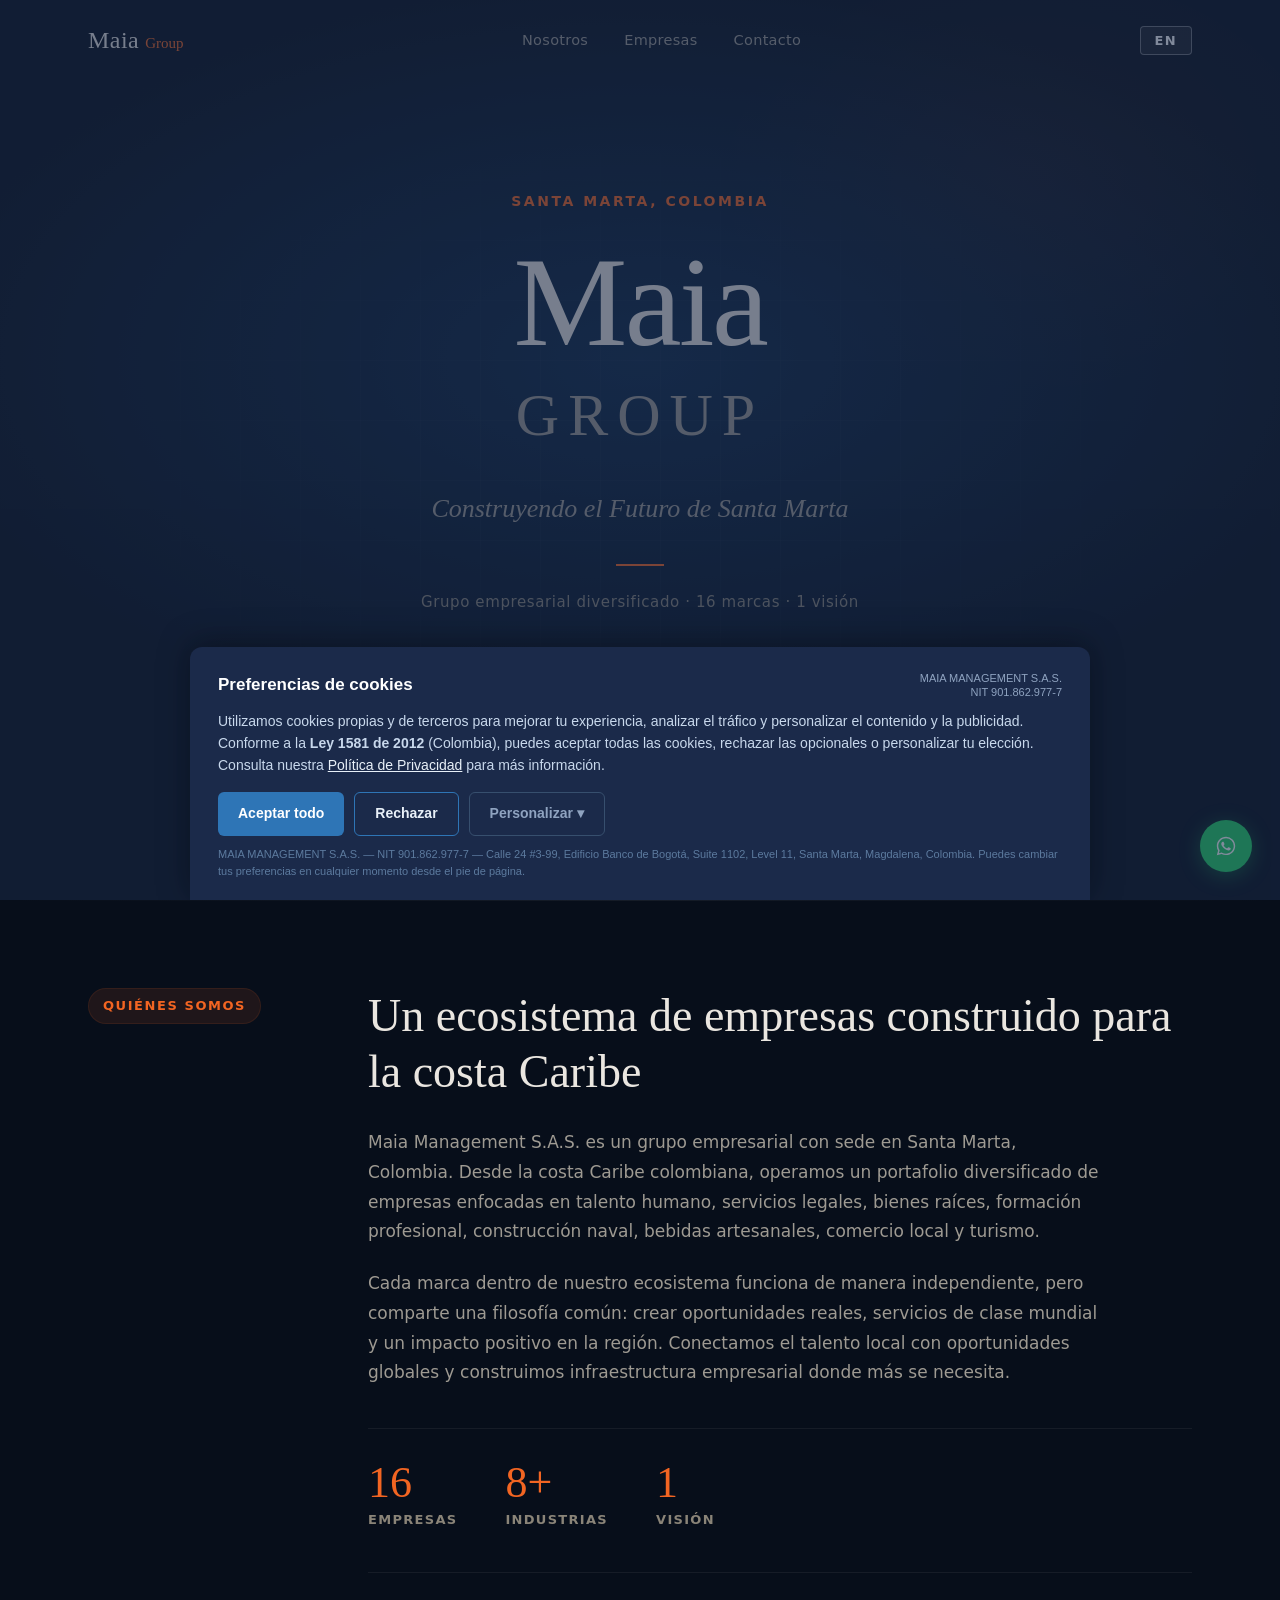
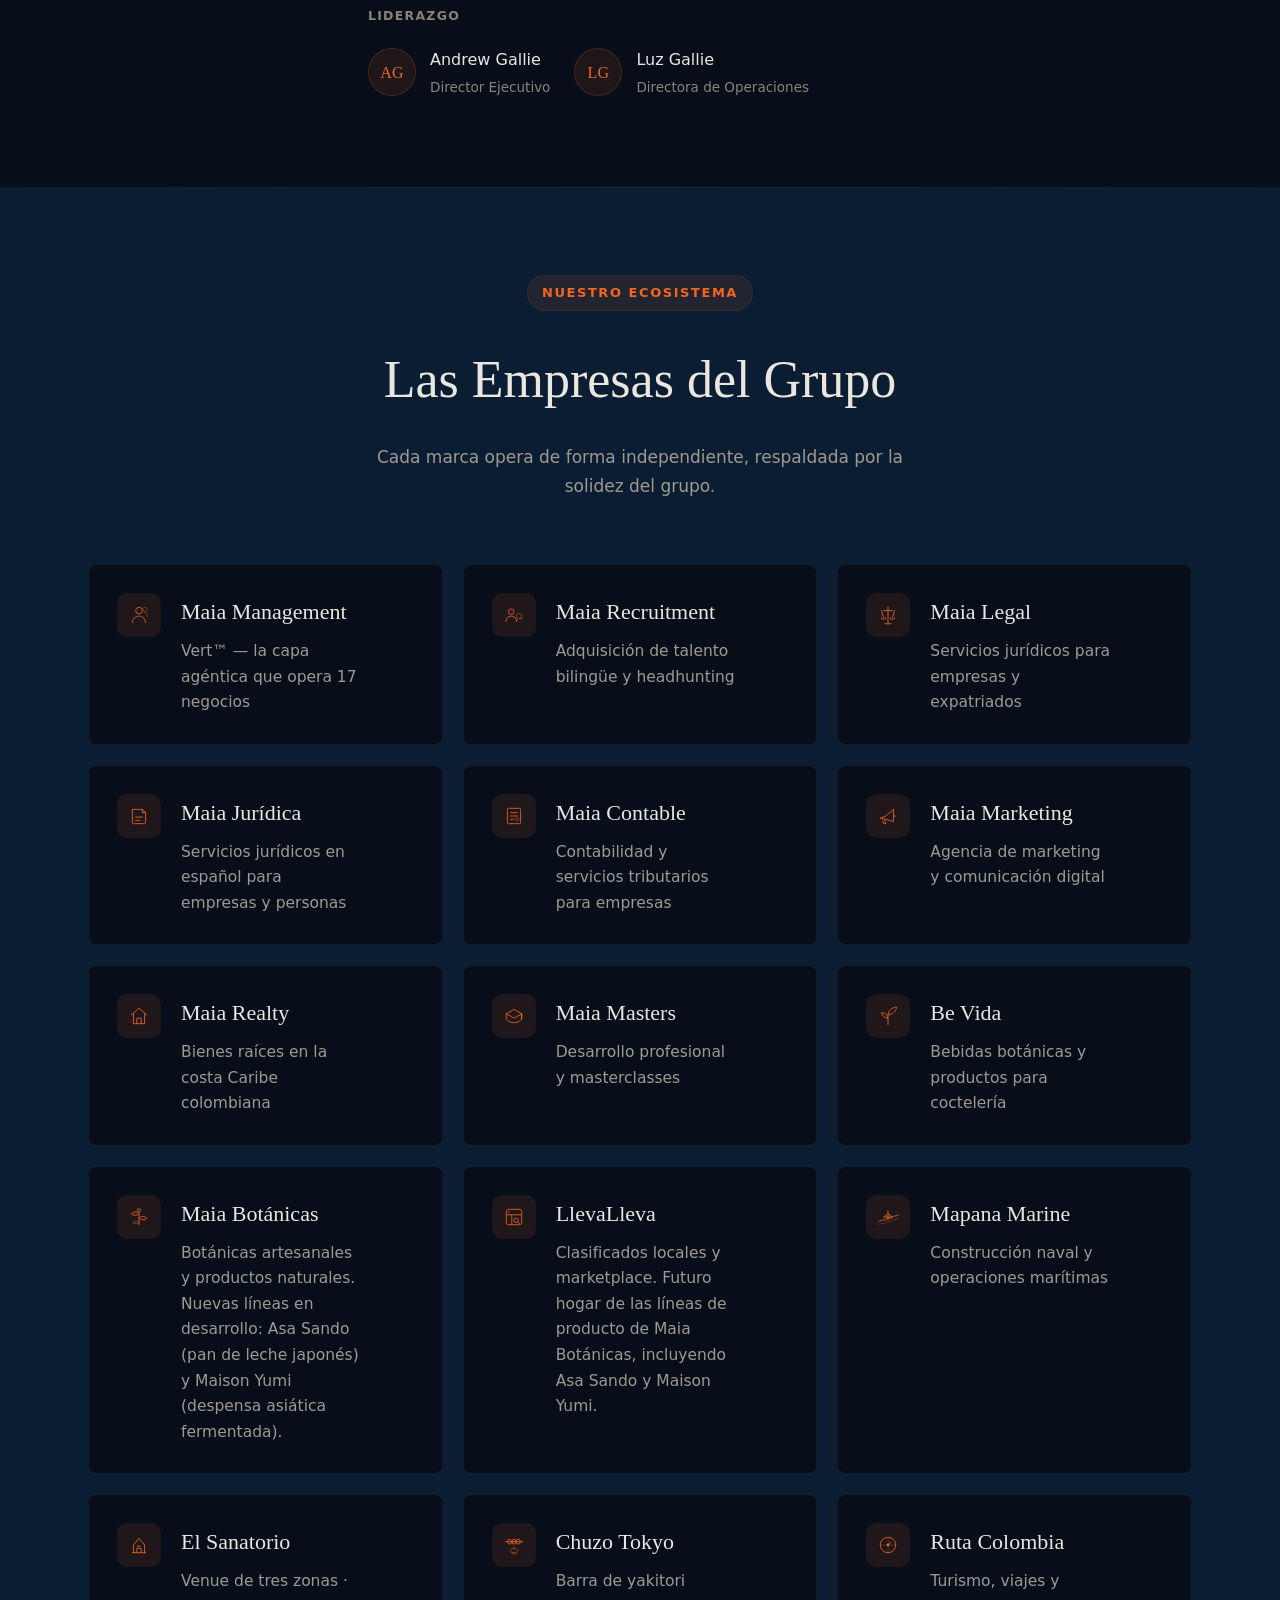
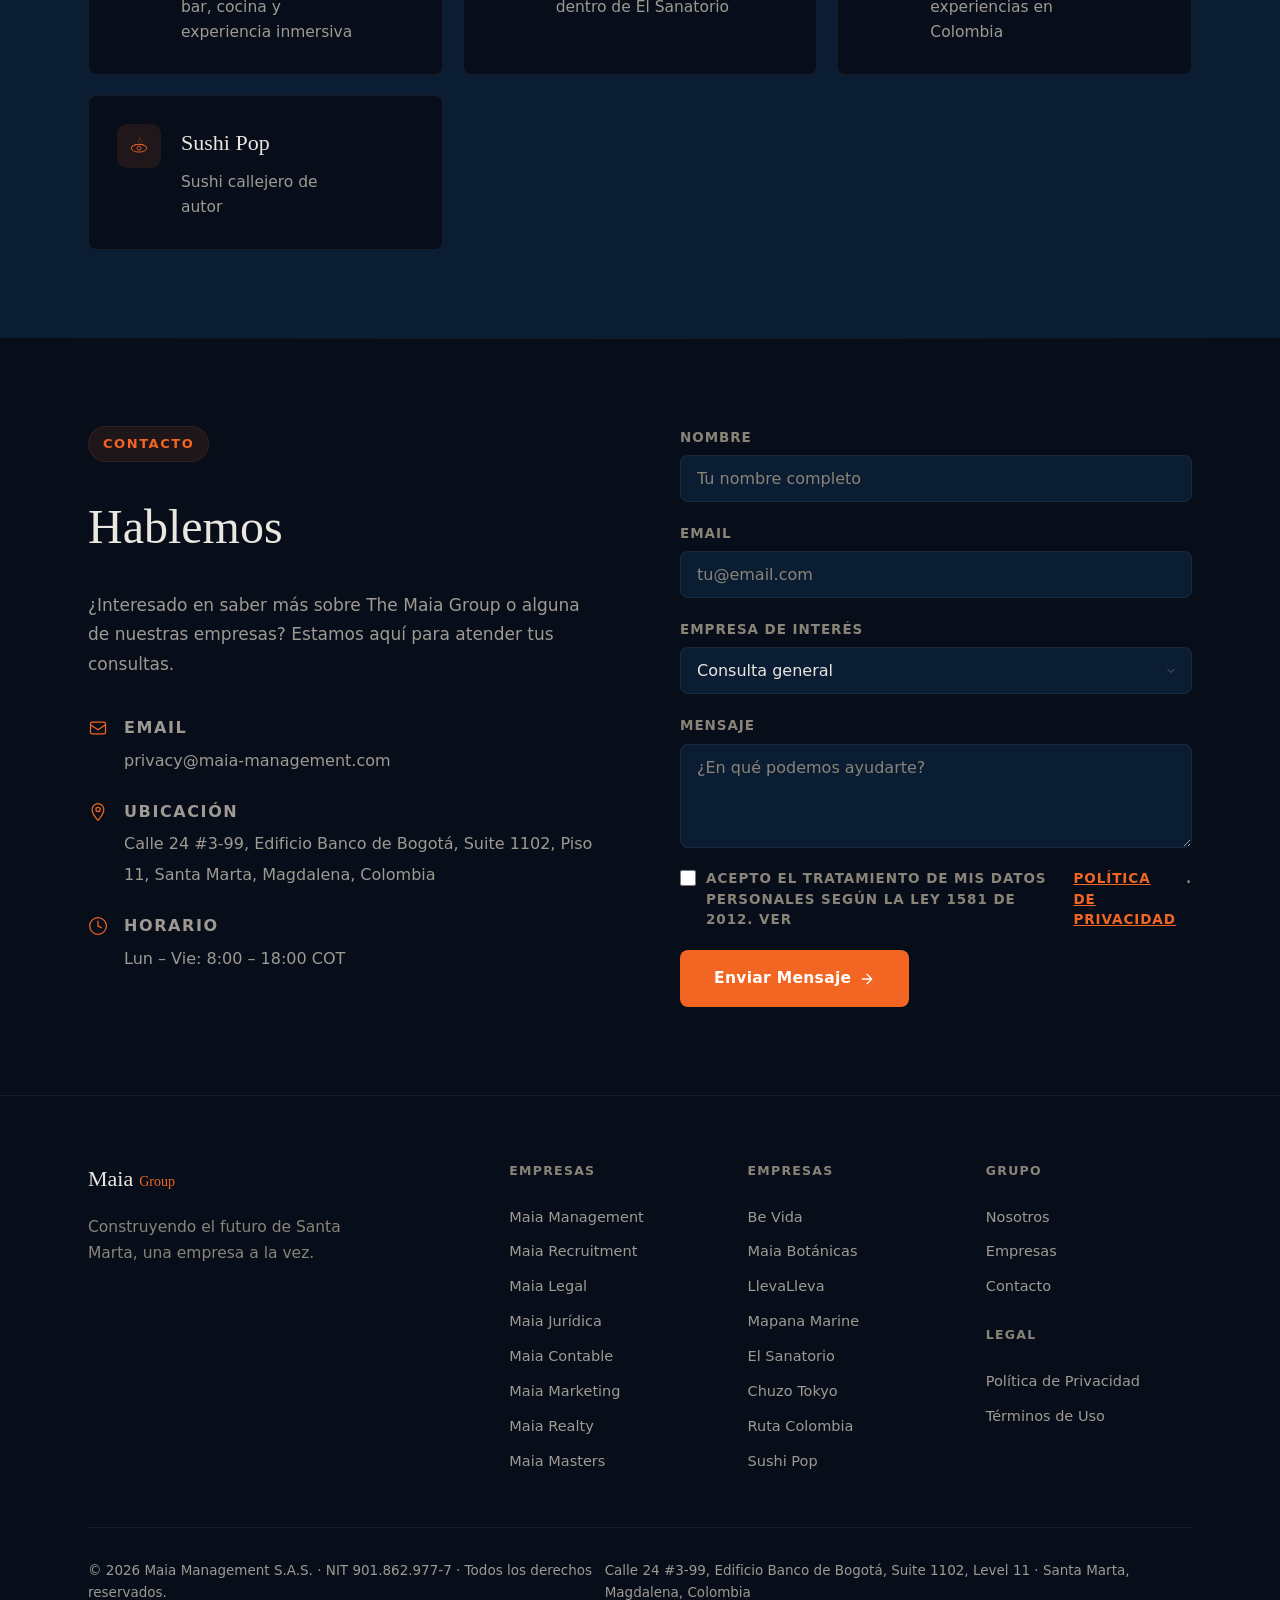
==== index.html @ 18392539 "umbrella revert: Asa Sando + Maison Yumi are Botánicas product lines, not standalone brands; back to" ====
﻿<!DOCTYPE html>
<html lang="es"
      data-title-es="The Maia Group | Construyendo el Futuro de Santa Marta"
      data-title-en="The Maia Group | Building the Future of Santa Marta"
      data-desc-es="Grupo empresarial diversificado con sede en Santa Marta, Colombia. 16 marcas operando en talento, derecho, contabilidad, marketing, bienes raíces, formación, naval, botánicas, hospitalidad, gastronomía y turismo."
      data-desc-en="Diversified business group headquartered in Santa Marta, Colombia. 16 brands across talent, legal, accounting, marketing, real estate, education, marine, botanicals, hospitality, food &amp; tourism."
      data-lang-default="es"
      data-lang-toggle="navigate">
<head>
<meta charset="UTF-8">
  <script src="/consent-banner.js?v=20260530" defer></script>
<meta name="viewport" content="width=device-width, initial-scale=1.0">
<title>The Maia Group | Construyendo el Futuro de Santa Marta</title>
<meta name="description" content="Grupo empresarial diversificado con sede en Santa Marta, Colombia. 16 marcas operando en talento, derecho, contabilidad, marketing, bienes raíces, formación, naval, botánicas, hospitalidad, gastronomía y turismo.">
<meta name="keywords" content="Maia Group, grupo empresarial Colombia, Santa Marta, holding company Colombia, Maia Management, Vert, Maia Recruitment, Maia Legal, Maia Jurídica, Maia Realty, Maia Masters, Maia Contable, Maia Marketing, Maia Botánicas, Mapana Marine, Be Vida, LlevaLleva, El Sanatorio, Chuzo Tokyo, Ruta Colombia, Sushi Pop">
<meta name="robots" content="index, follow, max-snippet:-1, max-image-preview:large, max-video-preview:-1">
<meta name="author" content="Maia Management S.A.S.">
<link rel="canonical" href="https://the-maia-group.com/">
<!-- hreflang: ES at /, EN at /en/ — reciprocal and indexable. -->
<link rel="alternate" hreflang="es" href="https://the-maia-group.com/">
<link rel="alternate" hreflang="en" href="https://the-maia-group.com/en/">
<link rel="alternate" hreflang="x-default" href="https://the-maia-group.com/">
<meta name="geo.region" content="CO-MAG">
<meta name="geo.placename" content="Santa Marta, Colombia">
<meta name="ICBM" content="11.2408,-74.1990">

<!-- Open Graph -->
<meta property="og:type" content="website">
<meta property="og:title" content="The Maia Group — Construyendo el Futuro de Santa Marta">
<meta property="og:description" content="Grupo empresarial diversificado con sede en Santa Marta, Colombia. Talento, derecho, bienes raíces, formación, operaciones marítimas y más.">
<meta property="og:url" content="https://the-maia-group.com/">
<meta property="og:site_name" content="The Maia Group">
<meta property="og:locale" content="es_CO">
<meta property="og:locale:alternate" content="en_US">
<meta property="og:image" content="https://the-maia-group.com/og-image.png">
<meta property="og:image:width" content="1200">
<meta property="og:image:height" content="630">
<meta property="og:image:alt" content="The Maia Group — Grupo empresarial diversificado en Santa Marta, Colombia">

<!-- Twitter Card -->
<meta name="twitter:card" content="summary_large_image">
<meta name="twitter:title" content="The Maia Group — Construyendo el Futuro de Santa Marta">
<meta name="twitter:description" content="Grupo empresarial diversificado con sede en Santa Marta, Colombia.">
<meta name="twitter:image" content="https://the-maia-group.com/og-image.png">
<meta name="twitter:site" content="@MaiaGroupCO">
<meta name="twitter:creator" content="@MaiaGroupCO">

<!-- Favicons -->
<link rel="icon" type="image/svg+xml" href="/favicon.svg">
<link rel="icon" type="image/png" sizes="32x32" href="/favicon-32x32.png?v=20260524-r1">
<link rel="icon" type="image/png" sizes="16x16" href="/favicon-16x16.png?v=20260524-r1">
<link rel="icon" type="image/x-icon" href="/favicon.ico">
<link rel="apple-touch-icon" sizes="180x180" href="/apple-touch-icon.png?v=20260524-r1">
<link rel="manifest" href="/site.webmanifest">
<meta name="theme-color" content="#0B1D33">

<!-- Structured Data -->
<script type="application/ld+json">
{
  "@context": "https://schema.org",
  "@type": "Organization",
  "@id": "https://the-maia-group.com/#organization",
  "name": "The Maia Group",
  "alternateName": ["Maia Management S.A.S.", "Grupo Maia", "Maia Group"],
  "legalName": "Maia Management S.A.S.",
  "taxID": "901.862.977-7",
  "vatID": "901.862.977-7",
  "identifier": {"@type": "PropertyValue", "propertyID": "NIT", "value": "901.862.977-7"},
  "description": "Grupo empresarial diversificado con sede en Santa Marta, Colombia. 16 marcas operando en talento humano, derecho, contabilidad, marketing, bienes raíces, formación, construcción naval, botánicas, hospitalidad, gastronomía y turismo.",
  "url": "https://the-maia-group.com",
  "logo": "https://the-maia-group.com/og-image.png",
  "image": "https://the-maia-group.com/og-image.png",
  "foundingLocation": {"@type": "Place", "name": "Santa Marta, Magdalena, Colombia"},
  "address": {
    "@type": "PostalAddress",
    "streetAddress": "Calle 24 #3-99, Edificio Banco de Bogotá, Suite 1102, Piso 11",
    "addressLocality": "Santa Marta",
    "addressRegion": "Magdalena",
    "postalCode": "470004",
    "addressCountry": "CO"
  },
  "areaServed": [
    {"@type": "City", "name": "Santa Marta"},
    {"@type": "Country", "name": "Colombia"},
    {"@type": "Country", "name": "United States"}
  ],
  "member": [
    {"@type": "Person", "name": "Andrew Gallie", "jobTitle": "CEO"},
    {"@type": "Person", "name": "Luz Gallie", "jobTitle": "COO"}
  ],
  "subOrganization": [
    {"@type": "Organization", "name": "Maia Management", "description": "Vert — capa agéntica de operaciones que opera todo el portafolio Maia", "url": "https://maia-management.com"},
    {"@type": "Organization", "name": "Maia Legal", "description": "Servicios legales corporativos y migratorios", "url": "https://maia-legal.com"},
    {"@type": "Organization", "name": "Maia Jurídica", "description": "Servicios jurídicos en español para empresas y personas en Colombia", "url": "https://maia-juridica.com"},
    {"@type": "Organization", "name": "Maia Contable", "description": "Servicios contables y tributarios para empresas en Colombia", "url": "https://maia-contable.com"},
    {"@type": "Organization", "name": "Maia Marketing", "description": "Agencia de marketing y comunicación digital", "url": "https://maia-marketing.com"},
    {"@type": "Organization", "name": "Maia Realty", "description": "Bienes raíces y desarrollo inmobiliario", "url": "https://maia-realty.com"},
    {"@type": "EducationalOrganization", "name": "Maia Masters Academy", "description": "Cursos cortos de formación profesional en Santa Marta", "url": "https://maia-masters.com"},
    {"@type": "Organization", "name": "Mapana Marine", "description": "Fabricación de embarcaciones RIB y operaciones marítimas", "url": "https://mapana-marine.com"},
    {"@type": "Organization", "name": "Be Vida", "description": "Bebidas botánicas artesanales", "url": "https://be-vida.com"},
    {"@type": "Organization", "name": "Maia Botánicas", "description": "Botánicas artesanales y productos naturales. Nuevas líneas en desarrollo: Asa Sando y Maison Yumi", "url": "https://maia-botanicas.com"},
    {"@type": "Organization", "name": "LlevaLleva", "description": "Plataforma de clasificados y marketplace en Santa Marta. Futuro hogar de las líneas de Maia Botánicas (Asa Sando, Maison Yumi)", "url": "https://lleva-lleva.com"},
    {"@type": "Organization", "name": "El Sanatorio", "description": "Venue de tres zonas: bar, cocina y experiencia inmersiva", "url": "https://el-sanatorio.com"},
    {"@type": "Organization", "name": "Ruta Colombia", "description": "Turismo y experiencias en Colombia", "url": "https://ruta-colombia.com"},
    {"@type": "Organization", "name": "Maia Recruitment", "description": "Adquisición de talento bilingüe y headhunting", "url": "https://maia-recruitment.com"},
    {"@type": "Organization", "name": "Chuzo Tokyo", "description": "Barra de yakitori dentro de El Sanatorio", "url": "https://el-sanatorio.com/chuzo-tokyo/"},
    {"@type": "Organization", "name": "Sushi Pop", "description": "Restaurante japonés en Santa Marta", "url": "https://sushi-pop.com"}
  ],
  "numberOfEmployees": {"@type": "QuantitativeValue", "minValue": 25},
  "knowsLanguage": ["es", "en"]
}
</script>


<!-- Styles -->
<link rel="stylesheet" href="css/styles.css?v=20260511-typo1">
</head>
<body>

<!-- Navigation -->
<nav class="nav" id="nav">
  <div class="nav__inner">
    <a href="#hero" class="nav__logo" aria-label="The Maia Group home">
      <span class="nav__logo-the">The</span>
      <span class="nav__logo-maia">Maia</span>
      <span class="nav__logo-group">Group</span>
    </a>
    <div class="nav__links" id="navLinks">
      <a href="#nosotros" class="nav__link" data-i18n="nav.about">Nosotros</a>
      <a href="#empresas" class="nav__link" data-i18n="nav.companies">Empresas</a>
      <a href="#contacto" class="nav__link" data-i18n="nav.contact">Contacto</a>
    </div>
    <div class="nav__actions">
<button type="button" class="nav__lang" id="langToggle">EN</button>
<button type="button" class="nav__toggle" id="navToggle" aria-label="Abrir menú">
        <span></span>
        <span></span>
        <span></span>
      </button>
    </div>
  </div>
</nav>

<!-- Hero -->
<header class="hero" id="hero">
  <div class="hero__bg">
    <div class="hero__gradient"></div>
    <div class="hero__grid-pattern"></div>
  </div>
  <div class="hero__content">
    <p class="hero__location">Santa Marta, Colombia</p>
    <h1 class="hero__title">
      <span class="hero__title-the">The</span>
      <span class="hero__title-maia">Maia</span>
      <span class="hero__title-group">Group</span>
    </h1>
    <p class="hero__tagline" data-i18n="hero.tagline">Construyendo el Futuro de Santa Marta</p>
    <div class="hero__line"></div>
    <p class="hero__sub" data-i18n="hero.sub">Grupo empresarial diversificado &middot; 16 marcas &middot; 1 visión</p>
    <a href="#empresas" class="hero__cta" data-i18n="hero.cta">Conoce Nuestras Empresas</a>
  </div>
  <div class="hero__scroll">
    <span>Scroll</span>
    <div class="hero__scroll-line"></div>
  </div>
</header>

<!-- About -->
<!-- FIX #4: Added scroll-margin-top via inline style to prevent sticky nav covering section heading -->
<section class="about" id="nosotros">
  <div class="container">
    <div class="about__grid">
      <div class="about__label">
        <span class="section-tag" data-i18n="about.tag">Quiénes Somos</span>
      </div>
      <div class="about__content">
        <h2 class="about__title" data-i18n="about.title">Un ecosistema de empresas construido para la costa Caribe</h2>
        <p class="about__text" data-i18n="about.p1">
          Maia Management S.A.S. es un grupo empresarial con sede en Santa Marta, Colombia. Desde la costa Caribe colombiana,
          operamos un portafolio diversificado de empresas enfocadas en talento humano, servicios legales, bienes raíces,
          formación profesional, construcción naval, bebidas artesanales, comercio local y turismo.
        </p>
        <p class="about__text" data-i18n="about.p2">
          Cada marca dentro de nuestro ecosistema funciona de manera independiente, pero comparte una filosofía común:
          crear oportunidades reales, servicios de clase mundial y un impacto positivo en la región. Conectamos el talento
          local con oportunidades globales y construimos infraestructura empresarial donde más se necesita.
        </p>
        <div class="about__stats">
          <div class="stat">
            <span class="stat__number">16</span>
            <span class="stat__label" data-i18n="stat.companies">Empresas</span>
          </div>
          <div class="stat">
            <span class="stat__number">8+</span>
            <span class="stat__label" data-i18n="stat.industries">Industrias</span>
          </div>
          <div class="stat">
            <span class="stat__number">1</span>
            <span class="stat__label" data-i18n="stat.vision">Visión</span>
          </div>
        </div>
        <div class="about__leadership">
          <h3 class="about__leadership-title" data-i18n="leadership.title">Liderazgo</h3>
          <div class="about__leaders">
            <div class="about__leader">
              <div class="about__leader-avatar">AG</div>
              <div class="about__leader-info">
                <strong class="about__leader-name">Andrew Gallie</strong>
                <span class="about__leader-role" data-i18n="leadership.ceo">Director Ejecutivo</span>
              </div>
            </div>
            <div class="about__leader">
              <div class="about__leader-avatar">LG</div>
              <div class="about__leader-info">
                <strong class="about__leader-name">Luz Gallie</strong>
                <span class="about__leader-role" data-i18n="leadership.coo">Directora de Operaciones</span>
              </div>
            </div>
          </div>
        </div>
      </div>
    </div>
  </div>
</section>

<!-- Brands -->
<!-- FIX #4: scroll-margin-top applied via CSS class anchor-section -->
<section class="brands" id="empresas">
  <div class="container">
    <div class="brands__header">
      <span class="section-tag" data-i18n="brands.tag">Nuestro Ecosistema</span>
      <h2 class="brands__title" data-i18n="brands.title">Las Empresas del Grupo</h2>
      <p class="brands__subtitle" data-i18n="brands.subtitle">Cada marca opera de forma independiente, respaldada por la solidez del grupo.</p>
    </div>

    <div class="brands__grid">

      <!-- Maia Management -->
      <a href="https://maia-management.com" target="_blank" rel="noopener" class="brand-card" data-accent="management">
        <div class="brand-card__icon">
          <svg viewBox="0 0 40 40" fill="none" xmlns="http://www.w3.org/2000/svg">
            <circle cx="20" cy="12" r="6" stroke="currentColor" stroke-width="1.5"/>
            <path d="M8 34c0-6.627 5.373-12 12-12s12 5.373 12 12" stroke="currentColor" stroke-width="1.5" stroke-linecap="round"/>
            <circle cx="31" cy="10" r="4" stroke="currentColor" stroke-width="1.5" opacity="0.5"/>
            <path d="M35 22c0-3.5-2-6-4.5-7" stroke="currentColor" stroke-width="1.5" stroke-linecap="round" opacity="0.5"/>
          </svg>
        </div>
        <div class="brand-card__content">
          <h3 class="brand-card__name">Maia Management</h3>
          <p class="brand-card__desc" data-i18n="brand.management.desc">Vert™ — la capa agéntica que opera 17 negocios</p>
        </div>
        <div class="brand-card__arrow">
          <svg viewBox="0 0 24 24" fill="none" stroke="currentColor" stroke-width="1.5" stroke-linecap="round" stroke-linejoin="round"><path d="M7 17L17 7M17 7H7M17 7v10"/></svg>
        </div>
      </a>

      <!-- Maia Recruitment -->
      <a href="https://maia-recruitment.com" target="_blank" rel="noopener" class="brand-card" data-accent="recruitment">
        <div class="brand-card__icon">
          <svg viewBox="0 0 40 40" fill="none" xmlns="http://www.w3.org/2000/svg">
            <circle cx="15" cy="14" r="5" stroke="currentColor" stroke-width="1.5"/>
            <path d="M5 32c0-5.523 4.477-10 10-10s10 4.477 10 10" stroke="currentColor" stroke-width="1.5" stroke-linecap="round"/>
            <circle cx="29" cy="22" r="5" stroke="currentColor" stroke-width="1.5" opacity="0.6"/>
            <path d="M32.5 25.5L36 29" stroke="currentColor" stroke-width="1.5" stroke-linecap="round" opacity="0.6"/>
          </svg>
        </div>
        <div class="brand-card__content">
          <h3 class="brand-card__name">Maia Recruitment</h3>
          <p class="brand-card__desc" data-i18n="brand.recruitment.desc">Adquisición de talento bilingüe y headhunting</p>
        </div>
        <div class="brand-card__arrow">
          <svg viewBox="0 0 24 24" fill="none" stroke="currentColor" stroke-width="1.5" stroke-linecap="round" stroke-linejoin="round"><path d="M7 17L17 7M17 7H7M17 7v10"/></svg>
        </div>
      </a>

      <!-- Maia Legal -->
      <a href="https://maia-legal.com" target="_blank" rel="noopener" class="brand-card" data-accent="legal">
        <div class="brand-card__icon">
          <svg viewBox="0 0 40 40" fill="none" xmlns="http://www.w3.org/2000/svg">
            <path d="M20 4v32M12 12h16" stroke="currentColor" stroke-width="1.5" stroke-linecap="round"/>
            <path d="M8 12l4 12M32 12l-4 12" stroke="currentColor" stroke-width="1.5" stroke-linecap="round"/>
            <path d="M8 24a4 4 0 008 0M24 24a4 4 0 008 0" stroke="currentColor" stroke-width="1.5"/>
            <path d="M14 36h12" stroke="currentColor" stroke-width="1.5" stroke-linecap="round"/>
          </svg>
        </div>
        <div class="brand-card__content">
          <h3 class="brand-card__name">Maia Legal</h3>
          <p class="brand-card__desc" data-i18n="brand.legal.desc">Servicios jurídicos para empresas y expatriados</p>
        </div>
        <div class="brand-card__arrow">
          <svg viewBox="0 0 24 24" fill="none" stroke="currentColor" stroke-width="1.5" stroke-linecap="round" stroke-linejoin="round"><path d="M7 17L17 7M17 7H7M17 7v10"/></svg>
        </div>
      </a>

      <!-- Maia Jurídica -->
      <a href="https://maia-juridica.com" target="_blank" rel="noopener" class="brand-card" data-accent="juridica">
        <div class="brand-card__icon">
          <svg viewBox="0 0 40 40" fill="none" xmlns="http://www.w3.org/2000/svg">
            <path d="M8 8h18l6 6v18a2 2 0 01-2 2H10a2 2 0 01-2-2V8z" stroke="currentColor" stroke-width="1.5" stroke-linejoin="round"/>
            <path d="M26 8v6h6" stroke="currentColor" stroke-width="1.5" stroke-linejoin="round"/>
            <path d="M14 22h12M14 28h8" stroke="currentColor" stroke-width="1.5" stroke-linecap="round"/>
          </svg>
        </div>
        <div class="brand-card__content">
          <h3 class="brand-card__name">Maia Jurídica</h3>
          <p class="brand-card__desc" data-i18n="brand.juridica.desc">Servicios jurídicos en español para empresas y personas</p>
        </div>
        <div class="brand-card__arrow">
          <svg viewBox="0 0 24 24" fill="none" stroke="currentColor" stroke-width="1.5" stroke-linecap="round" stroke-linejoin="round"><path d="M7 17L17 7M17 7H7M17 7v10"/></svg>
        </div>
      </a>

      <!-- Maia Contable -->
      <a href="https://maia-contable.com" target="_blank" rel="noopener" class="brand-card" data-accent="contable">
        <div class="brand-card__icon">
          <svg viewBox="0 0 40 40" fill="none" xmlns="http://www.w3.org/2000/svg">
            <rect x="8" y="6" width="24" height="28" rx="2" stroke="currentColor" stroke-width="1.5"/>
            <path d="M14 14h12M14 20h12M14 26h6" stroke="currentColor" stroke-width="1.5" stroke-linecap="round"/>
            <circle cx="26" cy="26" r="3" stroke="currentColor" stroke-width="1.5" opacity="0.6"/>
          </svg>
        </div>
        <div class="brand-card__content">
          <h3 class="brand-card__name">Maia Contable</h3>
          <p class="brand-card__desc" data-i18n="brand.contable.desc">Contabilidad y servicios tributarios para empresas</p>
        </div>
        <div class="brand-card__arrow">
          <svg viewBox="0 0 24 24" fill="none" stroke="currentColor" stroke-width="1.5" stroke-linecap="round" stroke-linejoin="round"><path d="M7 17L17 7M17 7H7M17 7v10"/></svg>
        </div>
      </a>

      <!-- Maia Marketing -->
      <a href="https://maia-marketing.com" target="_blank" rel="noopener" class="brand-card" data-accent="marketing">
        <div class="brand-card__icon">
          <svg viewBox="0 0 40 40" fill="none" xmlns="http://www.w3.org/2000/svg">
            <path d="M6 24l10-4 14-12v22l-14-4-10-2z" stroke="currentColor" stroke-width="1.5" stroke-linejoin="round"/>
            <path d="M14 26l2 8h-4l-2-6" stroke="currentColor" stroke-width="1.5" stroke-linejoin="round"/>
            <circle cx="32" cy="20" r="2" fill="currentColor" opacity="0.6"/>
          </svg>
        </div>
        <div class="brand-card__content">
          <h3 class="brand-card__name">Maia Marketing</h3>
          <p class="brand-card__desc" data-i18n="brand.marketing.desc">Agencia de marketing y comunicación digital</p>
        </div>
        <div class="brand-card__arrow">
          <svg viewBox="0 0 24 24" fill="none" stroke="currentColor" stroke-width="1.5" stroke-linecap="round" stroke-linejoin="round"><path d="M7 17L17 7M17 7H7M17 7v10"/></svg>
        </div>
      </a>

      <!-- Maia Realty -->
      <a href="https://maia-realty.com" target="_blank" rel="noopener" class="brand-card" data-accent="realty">
        <div class="brand-card__icon">
          <svg viewBox="0 0 40 40" fill="none" xmlns="http://www.w3.org/2000/svg">
            <path d="M6 18L20 6l14 12" stroke="currentColor" stroke-width="1.5" stroke-linecap="round" stroke-linejoin="round"/>
            <path d="M10 16v18h20V16" stroke="currentColor" stroke-width="1.5" stroke-linecap="round"/>
            <path d="M16 34V24h8v10" stroke="currentColor" stroke-width="1.5" stroke-linecap="round"/>
          </svg>
        </div>
        <div class="brand-card__content">
          <h3 class="brand-card__name">Maia Realty</h3>
          <p class="brand-card__desc" data-i18n="brand.realty.desc">Bienes raíces en la costa Caribe colombiana</p>
        </div>
        <div class="brand-card__arrow">
          <svg viewBox="0 0 24 24" fill="none" stroke="currentColor" stroke-width="1.5" stroke-linecap="round" stroke-linejoin="round"><path d="M7 17L17 7M17 7H7M17 7v10"/></svg>
        </div>
      </a>

      <!-- Maia Masters -->
      <a href="https://maia-masters.com" target="_blank" rel="noopener" class="brand-card" data-accent="masters">
        <div class="brand-card__icon">
          <svg viewBox="0 0 40 40" fill="none" xmlns="http://www.w3.org/2000/svg">
            <path d="M20 8l-14 8 14 8 14-8-14-8z" stroke="currentColor" stroke-width="1.5" stroke-linejoin="round"/>
            <path d="M6 16v8c0 4 6.268 8 14 8s14-4 14-8v-8" stroke="currentColor" stroke-width="1.5" stroke-linecap="round"/>
            <path d="M34 16v10" stroke="currentColor" stroke-width="1.5" stroke-linecap="round"/>
          </svg>
        </div>
        <div class="brand-card__content">
          <h3 class="brand-card__name">Maia Masters</h3>
          <p class="brand-card__desc" data-i18n="brand.masters.desc">Desarrollo profesional y masterclasses</p>
        </div>
        <div class="brand-card__arrow">
          <svg viewBox="0 0 24 24" fill="none" stroke="currentColor" stroke-width="1.5" stroke-linecap="round" stroke-linejoin="round"><path d="M7 17L17 7M17 7H7M17 7v10"/></svg>
        </div>
      </a>

      <!-- Be Vida -->
      <a href="https://be-vida.com" target="_blank" rel="noopener" class="brand-card" data-accent="bevida">
        <div class="brand-card__icon">
          <svg viewBox="0 0 40 40" fill="none" xmlns="http://www.w3.org/2000/svg">
            <path d="M20 36V18" stroke="currentColor" stroke-width="1.5" stroke-linecap="round"/>
            <path d="M20 18c0-8 8-14 16-14-2 8-8 14-16 14z" stroke="currentColor" stroke-width="1.5"/>
            <path d="M20 24c0-6-6-10-12-10 1.5 6 6 10 12 10z" stroke="currentColor" stroke-width="1.5"/>
          </svg>
        </div>
        <div class="brand-card__content">
          <h3 class="brand-card__name">Be Vida</h3>
          <p class="brand-card__desc" data-i18n="brand.bevida.desc">Bebidas botánicas y productos para coctelería</p>
        </div>
        <div class="brand-card__arrow">
          <svg viewBox="0 0 24 24" fill="none" stroke="currentColor" stroke-width="1.5" stroke-linecap="round" stroke-linejoin="round"><path d="M7 17L17 7M17 7H7M17 7v10"/></svg>
        </div>
      </a>

      <!-- Maia Botánicas -->
      <a href="https://maia-botanicas.com" target="_blank" rel="noopener" class="brand-card" data-accent="botanicas">
        <div class="brand-card__icon">
          <svg viewBox="0 0 40 40" fill="none" xmlns="http://www.w3.org/2000/svg">
            <path d="M20 34V14" stroke="currentColor" stroke-width="1.5" stroke-linecap="round"/>
            <path d="M20 14c-4-4-10-4-14 0 4 4 10 4 14 0z" stroke="currentColor" stroke-width="1.5" stroke-linejoin="round"/>
            <path d="M20 22c4-4 10-4 14 0-4 4-10 4-14 0z" stroke="currentColor" stroke-width="1.5" stroke-linejoin="round"/>
            <path d="M20 30c-3-3-8-3-11 0 3 3 8 3 11 0z" stroke="currentColor" stroke-width="1.5" stroke-linejoin="round" opacity="0.6"/>
            <circle cx="20" cy="8" r="3" stroke="currentColor" stroke-width="1.5"/>
          </svg>
        </div>
        <div class="brand-card__content">
          <h3 class="brand-card__name">Maia Botánicas</h3>
          <p class="brand-card__desc" data-i18n="brand.botanicas.desc">Botánicas artesanales y productos naturales. Nuevas líneas en desarrollo: Asa Sando (pan de leche japonés) y Maison Yumi (despensa asiática fermentada).</p>
        </div>
        <div class="brand-card__arrow">
          <svg viewBox="0 0 24 24" fill="none" stroke="currentColor" stroke-width="1.5" stroke-linecap="round" stroke-linejoin="round"><path d="M7 17L17 7M17 7H7M17 7v10"/></svg>
        </div>
      </a>

      <!-- LlevaLleva -->
      <a href="https://lleva-lleva.com" target="_blank" rel="noopener" class="brand-card" data-accent="lleva">
        <div class="brand-card__icon">
          <svg viewBox="0 0 40 40" fill="none" xmlns="http://www.w3.org/2000/svg">
            <rect x="6" y="6" width="28" height="28" rx="4" stroke="currentColor" stroke-width="1.5"/>
            <path d="M6 16h28" stroke="currentColor" stroke-width="1.5"/>
            <path d="M16 16v18" stroke="currentColor" stroke-width="1.5"/>
            <circle cx="11" cy="11" r="2" fill="currentColor" opacity="0.5"/>
            <circle cx="24" cy="26" r="4" stroke="currentColor" stroke-width="1.5"/>
            <path d="M27 29l3 3" stroke="currentColor" stroke-width="1.5" stroke-linecap="round"/>
          </svg>
        </div>
        <div class="brand-card__content">
          <h3 class="brand-card__name">LlevaLleva</h3>
          <p class="brand-card__desc" data-i18n="brand.lleva.desc">Clasificados locales y marketplace. Futuro hogar de las líneas de producto de Maia Botánicas, incluyendo Asa Sando y Maison Yumi.</p>
        </div>
        <div class="brand-card__arrow">
          <svg viewBox="0 0 24 24" fill="none" stroke="currentColor" stroke-width="1.5" stroke-linecap="round" stroke-linejoin="round"><path d="M7 17L17 7M17 7H7M17 7v10"/></svg>
        </div>
      </a>

      <!-- Mapana Marine -->
      <a href="https://mapana-marine.com" target="_blank" rel="noopener" class="brand-card" data-accent="marine">
        <div class="brand-card__icon">
          <svg viewBox="0 0 40 40" fill="none" xmlns="http://www.w3.org/2000/svg">
            <path d="M4 28c4-4 8 0 12-4s8 0 12-4 8 0 12-4" stroke="currentColor" stroke-width="1.5" stroke-linecap="round"/>
            <path d="M4 34c4-4 8 0 12-4s8 0 12-4 8 0 12-4" stroke="currentColor" stroke-width="1.5" stroke-linecap="round" opacity="0.4"/>
            <path d="M20 8v18M20 14l8 6H12l8-6z" stroke="currentColor" stroke-width="1.5" stroke-linejoin="round"/>
          </svg>
        </div>
        <div class="brand-card__content">
          <h3 class="brand-card__name">Mapana Marine</h3>
          <p class="brand-card__desc" data-i18n="brand.marine.desc">Construcción naval y operaciones marítimas</p>
        </div>
        <div class="brand-card__arrow">
          <svg viewBox="0 0 24 24" fill="none" stroke="currentColor" stroke-width="1.5" stroke-linecap="round" stroke-linejoin="round"><path d="M7 17L17 7M17 7H7M17 7v10"/></svg>
        </div>
      </a>

      <!-- El Sanatorio -->
      <a href="https://el-sanatorio.com" target="_blank" rel="noopener" class="brand-card" data-accent="sanatorio">
        <div class="brand-card__icon">
          <svg viewBox="0 0 40 40" fill="none" xmlns="http://www.w3.org/2000/svg">
            <path d="M8 34h24" stroke="currentColor" stroke-width="1.5" stroke-linecap="round"/>
            <path d="M10 34V20l10-12 10 12v14" stroke="currentColor" stroke-width="1.5" stroke-linecap="round" stroke-linejoin="round"/>
            <path d="M16 34v-8h8v8" stroke="currentColor" stroke-width="1.5" stroke-linecap="round"/>
            <path d="M17 22h6" stroke="currentColor" stroke-width="1.5" stroke-linecap="round"/>
          </svg>
        </div>
        <div class="brand-card__content">
          <h3 class="brand-card__name">El Sanatorio</h3>
          <p class="brand-card__desc" data-i18n="brand.sanatorio.desc">Venue de tres zonas &middot; bar, cocina y experiencia inmersiva</p>
        </div>
        <div class="brand-card__arrow">
          <svg viewBox="0 0 24 24" fill="none" stroke="currentColor" stroke-width="1.5" stroke-linecap="round" stroke-linejoin="round"><path d="M7 17L17 7M17 7H7M17 7v10"/></svg>
        </div>
      </a>

      <!-- Chuzo Tokyo -->
      <a href="https://el-sanatorio.com/chuzo-tokyo/" target="_blank" rel="noopener" class="brand-card" data-accent="chuzo">
        <div class="brand-card__icon">
          <svg viewBox="0 0 40 40" fill="none" xmlns="http://www.w3.org/2000/svg">
            <line x1="4" y1="14" x2="36" y2="14" stroke="currentColor" stroke-width="1.5" stroke-linecap="round"/>
            <rect x="9" y="10" width="6" height="8" rx="1.5" stroke="currentColor" stroke-width="1.5"/>
            <rect x="17" y="10" width="6" height="8" rx="1.5" stroke="currentColor" stroke-width="1.5"/>
            <rect x="25" y="10" width="6" height="8" rx="1.5" stroke="currentColor" stroke-width="1.5"/>
            <ellipse cx="20" cy="30" rx="7" ry="4" stroke="currentColor" stroke-width="1.5" opacity="0.6"/>
            <path d="M20 26v-3M16 36h8" stroke="currentColor" stroke-width="1.5" stroke-linecap="round" opacity="0.5"/>
          </svg>
        </div>
        <div class="brand-card__content">
          <h3 class="brand-card__name">Chuzo Tokyo</h3>
          <p class="brand-card__desc" data-i18n="brand.chuzo.desc">Barra de yakitori dentro de El Sanatorio</p>
        </div>
        <div class="brand-card__arrow">
          <svg viewBox="0 0 24 24" fill="none" stroke="currentColor" stroke-width="1.5" stroke-linecap="round" stroke-linejoin="round"><path d="M7 17L17 7M17 7H7M17 7v10"/></svg>
        </div>
      </a>

      <!-- Ruta Colombia -->
      <a href="https://ruta-colombia.com" target="_blank" rel="noopener" class="brand-card" data-accent="ruta">
        <div class="brand-card__icon">
          <svg viewBox="0 0 40 40" fill="none" xmlns="http://www.w3.org/2000/svg">
            <circle cx="20" cy="20" r="14" stroke="currentColor" stroke-width="1.5"/>
            <path d="M20 6v28M6 20h28" stroke="currentColor" stroke-width="1.5" opacity="0.35"/>
            <path d="M20 20l5-5" stroke="currentColor" stroke-width="1.5" stroke-linecap="round"/>
            <circle cx="20" cy="20" r="2.5" fill="currentColor"/>
          </svg>
        </div>
        <div class="brand-card__content">
          <h3 class="brand-card__name">Ruta Colombia</h3>
          <p class="brand-card__desc" data-i18n="brand.ruta.desc">Turismo, viajes y experiencias en Colombia</p>
        </div>
        <div class="brand-card__arrow">
          <svg viewBox="0 0 24 24" fill="none" stroke="currentColor" stroke-width="1.5" stroke-linecap="round" stroke-linejoin="round"><path d="M7 17L17 7M17 7H7M17 7v10"/></svg>
        </div>
      </a>

      <!-- Sushi Pop -->
      <a href="https://sushi-pop.com" target="_blank" rel="noopener" class="brand-card" data-accent="sushi">
        <div class="brand-card__icon">
          <svg viewBox="0 0 40 40" fill="none" xmlns="http://www.w3.org/2000/svg">
            <ellipse cx="20" cy="24" rx="14" ry="7" stroke="currentColor" stroke-width="1.5"/>
            <path d="M6 24c0-3.866 6.268-7 14-7s14 3.134 14 7" stroke="currentColor" stroke-width="1.5"/>
            <circle cx="20" cy="24" r="3.5" stroke="currentColor" stroke-width="1.5"/>
            <path d="M19 12c0-3 3-4 3-7" stroke="currentColor" stroke-width="1.5" stroke-linecap="round" opacity="0.5"/>
            <path d="M24 14c0-2 2-3 2-5" stroke="currentColor" stroke-width="1.5" stroke-linecap="round" opacity="0.3"/>
          </svg>
        </div>
        <div class="brand-card__content">
          <h3 class="brand-card__name">Sushi Pop</h3>
          <p class="brand-card__desc" data-i18n="brand.sushi.desc">Sushi callejero de autor</p>
        </div>
        <div class="brand-card__arrow">
          <svg viewBox="0 0 24 24" fill="none" stroke="currentColor" stroke-width="1.5" stroke-linecap="round" stroke-linejoin="round"><path d="M7 17L17 7M17 7H7M17 7v10"/></svg>
        </div>
      </a>

    </div>
  </div>
</section>

<!-- Contact -->
<!-- FIX #1: Netlify Forms — action="/success" prevents the 404 on submit;
     Netlify intercepts the POST and redirects to /success (a lightweight
     inline page defined in netlify.toml or as a real file). The hidden
     input form-name and data-netlify="true" are already present and correct. -->
<section class="contact" id="contacto">
  <div class="container">
    <div class="contact__grid">
      <div class="contact__info">
        <span class="section-tag" data-i18n="contact.tag">Contacto</span>
        <h2 class="contact__title" data-i18n="contact.title">Hablemos</h2>
        <p class="contact__text" data-i18n="contact.text">
          ¿Interesado en saber más sobre The Maia Group o alguna de nuestras empresas?
          Estamos aquí para atender tus consultas.
        </p>
        <div class="contact__details">
          <div class="contact__item">
            <svg viewBox="0 0 24 24" fill="none" stroke="currentColor" stroke-width="1.5" stroke-linecap="round"><path d="M3 8l9 6 9-6M5 19h14a2 2 0 002-2V7a2 2 0 00-2-2H5a2 2 0 00-2 2v10a2 2 0 002 2z"/></svg>
            <div>
              <span class="contact__item-label" data-i18n="contact.email-label">Email</span>
              <!--email_off--><a href="mailto:privacy@maia-management.com">privacy@maia-management.com</a><!--/email_off-->
            </div>
          </div>
          <div class="contact__item">
            <svg viewBox="0 0 24 24" fill="none" stroke="currentColor" stroke-width="1.5" stroke-linecap="round"><path d="M12 2C8.13 2 5 5.13 5 9c0 5.25 7 13 7 13s7-7.75 7-13c0-3.87-3.13-7-7-7z"/><circle cx="12" cy="9" r="2.5"/></svg>
            <div>
              <span class="contact__item-label" data-i18n="contact.location-label">Ubicación</span>
              <span data-i18n="contact.location-value">Calle 24 #3-99, Edificio Banco de Bogotá, Suite 1102, Piso 11, Santa Marta, Magdalena, Colombia</span>
            </div>
          </div>
          <div class="contact__item">
            <svg viewBox="0 0 24 24" fill="none" stroke="currentColor" stroke-width="1.5" stroke-linecap="round"><path d="M12 22c5.523 0 10-4.477 10-10S17.523 2 12 2 2 6.477 2 12s4.477 10 10 10z"/><path d="M12 6v6l4 2"/></svg>
            <div>
              <span class="contact__item-label" data-i18n="contact.hours-label">Horario</span>
              <span data-i18n="contact.hours-value">Lun – Vie: 8:00 – 18:00 COT</span>
            </div>
          </div>
        </div>
      </div>
      <div class="contact__form-wrap">
        <!-- FIX #1: Added action="/success" so Netlify redirects to our inline
             success page instead of its default 404-triggering thank-you page.
             netlify-honeypot and data-netlify attributes kept as-is. -->
        <form class="contact__form" id="contactForm" name="contact" method="POST"
              action="/success"
              data-netlify="true"
              netlify-honeypot="bot-field">
          <input type="hidden" name="form-name" value="contact">
          <p class="hidden"><label>No llenar: <input name="bot-field"></label></p>
          <div class="form-group">
            <label for="nombre" data-i18n="form.name">Nombre</label>
            <input type="text" id="nombre" name="nombre" required placeholder="Tu nombre completo" data-i18n-placeholder="form.name-placeholder">
          </div>
          <div class="form-group">
            <label for="email">Email</label>
            <input type="email" id="email" name="email" required placeholder="tu@email.com" data-i18n-placeholder="form.email-placeholder">
          </div>
          <div class="form-group">
            <label for="empresa" data-i18n="form.company">Empresa de interés</label>
            <select id="empresa" name="empresa">
              <option value="general" data-i18n="form.general">Consulta general</option>
              <option value="management">Maia Management</option>
              <option value="legal">Maia Legal</option>
              <option value="juridica">Maia Jurídica</option>
              <option value="contable">Maia Contable</option>
              <option value="marketing">Maia Marketing</option>
              <option value="realty">Maia Realty</option>
              <option value="masters">Maia Masters</option>
              <option value="bevida">Be Vida</option>
              <option value="botanicas">Maia Botánicas</option>
              <option value="lleva">LlevaLleva</option>
              <option value="marine">Mapana Marine</option>
              <option value="sanatorio">El Sanatorio</option>
              <option value="ruta">Ruta Colombia</option>
              <option value="recruitment">Maia Recruitment</option>
              <option value="chuzo">Chuzo Tokyo</option>
              <option value="sushi">Sushi Pop</option>
            </select>
          </div>
          <div class="form-group">
            <label for="mensaje" data-i18n="form.message">Mensaje</label>
            <textarea id="mensaje" name="mensaje" rows="4" required placeholder="¿En qué podemos ayudarte?" data-i18n-placeholder="form.message-placeholder"></textarea>
          </div>
          <div class="form-group form-group--checkbox">
            <label class="form-check-label">
              <input type="checkbox" name="consent" value="yes" required>
              Acepto el tratamiento de mis datos personales según la Ley 1581 de 2012. Ver <a href="/privacidad">Política de Privacidad</a>.
            </label>
          </div>
          <button type="submit" class="form-submit">
            <span data-i18n="form.submit">Enviar Mensaje</span>
            <svg viewBox="0 0 24 24" fill="none" stroke="currentColor" stroke-width="2" stroke-linecap="round" stroke-linejoin="round"><path d="M5 12h14M12 5l7 7-7 7"/></svg>
          </button>
        </form>
      </div>
    </div>
  </div>
</section>

<!-- Footer -->
<footer class="footer">
  <div class="container">
    <div class="footer__top">
      <div class="footer__brand">
        <span class="footer__logo">
          <span class="footer__logo-the">The</span>
          <span class="footer__logo-maia">Maia</span>
          <span class="footer__logo-group">Group</span>
        </span>
        <p class="footer__tagline" data-i18n="footer.tagline">Construyendo el futuro de Santa Marta, una empresa a la vez.</p>
      </div>
      <div class="footer__links">
        <div class="footer__col">
          <h3 data-i18n="footer.companies">Empresas</h3>
          <a href="https://maia-management.com" target="_blank" rel="noopener">Maia Management</a>
          <a href="https://maia-recruitment.com" target="_blank" rel="noopener">Maia Recruitment</a>
          <a href="https://maia-legal.com" target="_blank" rel="noopener">Maia Legal</a>
          <a href="https://maia-juridica.com" target="_blank" rel="noopener">Maia Jurídica</a>
          <a href="https://maia-contable.com" target="_blank" rel="noopener">Maia Contable</a>
          <a href="https://maia-marketing.com" target="_blank" rel="noopener">Maia Marketing</a>
          <a href="https://maia-realty.com" target="_blank" rel="noopener">Maia Realty</a>
          <a href="https://maia-masters.com" target="_blank" rel="noopener">Maia Masters</a>
        </div>
        <div class="footer__col">
          <h3 data-i18n="footer.companies">Empresas</h3>
          <a href="https://be-vida.com" target="_blank" rel="noopener">Be Vida</a>
          <a href="https://maia-botanicas.com" target="_blank" rel="noopener">Maia Botánicas</a>
          <a href="https://lleva-lleva.com" target="_blank" rel="noopener">LlevaLleva</a>
          <a href="https://mapana-marine.com" target="_blank" rel="noopener">Mapana Marine</a>
          <a href="https://el-sanatorio.com" target="_blank" rel="noopener">El Sanatorio</a>
          <a href="https://el-sanatorio.com/chuzo-tokyo/" target="_blank" rel="noopener">Chuzo Tokyo</a>
          <a href="https://ruta-colombia.com" target="_blank" rel="noopener">Ruta Colombia</a>
          <a href="https://sushi-pop.com" target="_blank" rel="noopener">Sushi Pop</a>
        </div>
        <div class="footer__col">
          <h3 data-i18n="footer.group">Grupo</h3>
          <a href="#nosotros" data-i18n="nav.about">Nosotros</a>
          <a href="#empresas" data-i18n="nav.companies">Empresas</a>
          <a href="#contacto" data-i18n="nav.contact">Contacto</a>
          <!-- FIX #2: Legal links now point to inline pages that exist in the repo -->
          <h3 class="footer__col-h4-spacer" data-i18n="footer.legal">Legal</h3>
          <a href="/privacidad" data-i18n="footer.privacy">Política de Privacidad</a>
          <a href="/terminos" data-i18n="footer.terms">Términos de Uso</a>
        </div>
      </div>
    </div>
    <div class="footer__bottom">
      <p data-i18n="footer.copyright">&copy; 2026 Maia Management S.A.S. &middot; NIT 901.862.977-7 &middot; Todos los derechos reservados.</p>
      <p data-i18n="footer.address">Calle 24 #3-99, Edificio Banco de Bogotá, Suite 1102, Piso 11 &middot; Santa Marta, Magdalena, Colombia</p>
    </div>
  </div>
</footer>

<!-- FIX #3: WhatsApp floating button (bottom-right) -->
<a href="https://wa.me/19034598763"
   class="whatsapp-fab"
   target="_blank"
   rel="noopener noreferrer"
   aria-label="Chatea con nosotros en WhatsApp">
  <!-- Official WhatsApp glyph as inline SVG — no external image dependency -->
  <svg class="whatsapp-fab__icon" viewBox="0 0 32 32" fill="none" xmlns="http://www.w3.org/2000/svg" aria-hidden="true">
    <circle cx="16" cy="16" r="16" fill="#25D366"/>
    <path fill="#FFFFFF" d="M23.472 8.516A10.612 10.612 0 0 0 16.01 5.5C10.21 5.5 5.5 10.21 5.5 16.01c0 1.864.487 3.684 1.413 5.288L5.5 26.5l5.34-1.4a10.607 10.607 0 0 0 5.17 1.319h.005C21.81 26.419 26.5 21.71 26.5 15.91c0-2.836-1.104-5.503-3.028-7.394Zm-7.462 16.33h-.004a8.81 8.81 0 0 1-4.49-1.228l-.322-.191-3.338.875.89-3.254-.21-.334a8.804 8.804 0 0 1-1.35-4.704c0-4.87 3.963-8.831 8.836-8.831a8.774 8.774 0 0 1 6.246 2.588 8.776 8.776 0 0 1 2.582 6.252c-.002 4.872-3.964 8.827-8.84 8.827Zm4.843-6.61c-.266-.133-1.572-.775-1.815-.863-.244-.089-.421-.133-.599.133-.177.266-.687.863-.842 1.041-.155.177-.31.2-.577.067-.266-.134-1.124-.414-2.14-1.32-.79-.705-1.323-1.575-1.479-1.841-.155-.266-.017-.41.117-.542.12-.12.266-.31.4-.466.133-.155.177-.266.266-.443.089-.178.044-.333-.022-.466-.067-.133-.599-1.443-.82-1.975-.216-.52-.436-.449-.599-.457l-.51-.01a.977.977 0 0 0-.71.333c-.244.267-.93.909-.93 2.216s.953 2.57 1.086 2.747c.133.178 1.876 2.864 4.545 4.016.635.274 1.13.438 1.516.56.637.203 1.217.174 1.675.106.51-.076 1.572-.642 1.793-1.262.221-.62.221-1.152.155-1.262-.066-.111-.243-.178-.509-.311Z"/>
  </svg>
  <span class="whatsapp-fab__label" data-i18n="whatsapp.label">WhatsApp</span>
</a>

<!-- Cookie Consent Banner — Ley 1581 de 2012 (Colombia) -->
<div class="cookie-banner" id="cookieBanner" role="dialog" aria-live="polite" aria-label="Aviso de cookies y privacidad" hidden>
  <div class="cookie-banner__inner">
    <div class="cookie-banner__content">
      <h2 class="cookie-banner__title" data-i18n="cookie.title">Aviso de privacidad y cookies</h2>
      <p class="cookie-banner__text" data-i18n="cookie.text">
        Conforme a la <strong>Ley 1581 de 2012</strong> y el Decreto 1377 de 2013 de Colombia,
        <strong>Maia Management S.A.S.</strong> (NIT 901.862.977-7), con domicilio en
        Calle 24 #3-99, Edificio Banco de Bogotá, Suite 1102, Piso 11, Santa Marta, Magdalena, Colombia,
        usa cookies técnicas estrictamente necesarias para el funcionamiento del sitio. Al continuar navegando
        aceptas el tratamiento de tus datos según nuestra
        <a href="/privacidad">Política de Privacidad</a>.
      </p>
    </div>
    <div class="cookie-banner__actions">
      <button type="button" class="cookie-banner__btn cookie-banner__btn--reject" id="cookieReject" data-i18n="cookie.reject">Rechazar</button>
      <button type="button" class="cookie-banner__btn cookie-banner__btn--accept" id="cookieAccept" data-i18n="cookie.accept">Aceptar</button>
    </div>
  </div>
</div>

<!-- Scripts -->
<script src="js/main.js?v=20260604-revert-botanicas" defer></script>
</body>
</html>
---- css/styles.css ----
/* File: maia-group/css/styles.css */
/* ==========================================================================
   The Maia Group — Global Styles
   ========================================================================== */

:root {
  /* Navy palette */
  --navy-900: #070E1A;
  --navy-800: #0B1D33;
  --navy-700: #0F2847;
  --navy-600: #153660;
  --navy-500: #1C4A7E;

  /* Accent */
  --orange: #F26522;
  --orange-hover: #FF7A3D;
  --orange-dim: rgba(242, 101, 34, 0.1);
  --orange-glow: rgba(242, 101, 34, 0.15);

  /* Neutrals */
  --white: #FFFFFF;
  --gray-100: #F0EDE8;
  --gray-200: #D4D0C8;
  --gray-300: #B0AAA0;
  --gray-400: #8A8478;
  --gray-500: #6B665C;
  --text-primary: #EAE6E0;
  --text-secondary: #9E9A92;
  --text-muted: #8A8478;

  /* Surfaces */
  --surface-0: var(--navy-900);
  --surface-1: var(--navy-800);
  --surface-2: var(--navy-700);
  --border-color: rgba(255, 255, 255, 0.06);
  --border-hover: rgba(255, 255, 255, 0.12);

  /* Fonts */
  --serif: Georgia, 'Times New Roman', serif;
  --sans: system-ui, -apple-system, BlinkMacSystemFont, 'Segoe UI', sans-serif;

  /* Spacing */
  --section-pad: 88px;
  --r: 8px;

  /* FIX #4: Define nav height as a CSS custom property so scroll-margin-top
     can reference it. The JS also sets this dynamically on resize. */
  --nav-height: 72px;
}

/* Reset */
*, *::before, *::after {
  margin: 0;
  padding: 0;
  box-sizing: border-box;
}

html {
  scroll-behavior: smooth;
  -webkit-font-smoothing: antialiased;
  -moz-osx-font-smoothing: grayscale;
  /* FIX #4: scroll-padding-top on <html> offsets the browser's built-in
     anchor jump so section headings are never hidden under the sticky nav.
     Extra 24px gives comfortable breathing room above the heading. */
  scroll-padding-top: calc(var(--nav-height) + 24px);
}

body {
  font-family: var(--sans);
  background: var(--surface-0);
  color: var(--text-primary);
  overflow-x: hidden;
  line-height: 1.72;
  font-weight: 400;
  font-size: 18px;
}

::selection {
  background: var(--orange);
  color: var(--white);
}

::-webkit-scrollbar { width: 5px; }
::-webkit-scrollbar-track { background: var(--surface-0); }
::-webkit-scrollbar-thumb { background: var(--navy-600); border-radius: 3px; }

img { display: block; max-width: 100%; }
a { color: inherit; text-decoration: none; }
button { cursor: pointer; border: none; background: none; font: inherit; color: inherit; }

.hidden { display: none !important; }

:focus-visible {
  outline: 2px solid var(--orange);
  outline-offset: 3px;
  border-radius: 2px;
}

a:focus-visible,
button:focus-visible,
input:focus-visible,
select:focus-visible,
textarea:focus-visible {
  outline: 2px solid var(--orange);
  outline-offset: 3px;
  border-radius: var(--r);
}

.no-js .reveal,
.no-js .reveal-stagger > * {
  opacity: 1 !important;
  transform: none !important;
  transition: none !important;
}

.no-js .hero__location,
.no-js .hero__title,
.no-js .hero__tagline,
.no-js .hero__line,
.no-js .hero__sub,
.no-js .hero__cta,
.no-js .hero__scroll {
  opacity: 1 !important;
  animation: none !important;
}

@media (prefers-reduced-motion: reduce) {
  *,
  *::before,
  *::after {
    animation-duration: 0.01ms !important;
    animation-iteration-count: 1 !important;
    transition-duration: 0.01ms !important;
    transition-delay: 0ms !important;
  }

  html {
    scroll-behavior: auto;
  }

  .hero__location,
  .hero__title,
  .hero__tagline,
  .hero__line,
  .hero__sub,
  .hero__cta,
  .hero__scroll {
    opacity: 1;
    animation: none;
  }

  .reveal,
  .reveal-stagger > * {
    opacity: 1;
    transform: none;
    transition: none;
  }

  .hero__scroll-line {
    animation: none;
  }
}

.container {
  max-width: 1200px;
  margin: 0 auto;
  padding: 0 24px;
}

@media (min-width: 768px) {
  .container { padding: 0 48px; }
}

/* Section Tag */
.section-tag {
  display: inline-block;
  font-size: 13px;
  font-weight: 700;
  text-transform: uppercase;
  letter-spacing: 0.12em;
  color: var(--orange);
  padding: 6px 14px;
  border: 1px solid var(--orange-dim);
  border-radius: 20px;
  background: var(--orange-dim);
  margin-bottom: 24px;
}

/* ==========================================================================
   Navigation
   ========================================================================== */

.nav {
  position: fixed;
  top: 0;
  left: 0;
  right: 0;
  z-index: 1000;
  padding: 20px 0;
  transition: all 0.4s cubic-bezier(0.16, 1, 0.3, 1);
}

.nav--scrolled {
  padding: 12px 0;
  background: rgba(7, 14, 26, 0.92);
  backdrop-filter: blur(20px);
  -webkit-backdrop-filter: blur(20px);
  border-bottom: 1px solid var(--border-color);
}

.nav__inner {
  max-width: 1200px;
  margin: 0 auto;
  padding: 0 24px;
  display: flex;
  align-items: center;
  justify-content: space-between;
}

@media (min-width: 768px) {
  .nav__inner { padding: 0 48px; }
}

.nav__logo {
  display: flex;
  align-items: baseline;
  gap: 6px;
  font-family: var(--serif);
  z-index: 1001;
}

.nav__logo-the {
  font-size: 15px;
  font-weight: 300;
  font-style: italic;
  color: var(--text-secondary);
  display: none;
}

html[lang="en"] .nav__logo-the {
  display: inline;
}

.nav__logo-maia {
  font-size: 24px;
  font-weight: 500;
  color: var(--text-primary);
  letter-spacing: 0.02em;
}

.nav__logo-group {
  font-size: 15px;
  font-weight: 300;
  color: var(--orange);
}

.nav__links {
  display: none;
  gap: 36px;
}

@media (min-width: 768px) {
  .nav__links {
    display: flex;
  }
}

.nav__link {
  font-size: 14.5px;
  font-weight: 500;
  color: var(--text-secondary);
  letter-spacing: 0.02em;
  transition: color 0.3s;
  position: relative;
}

.nav__link::after {
  content: '';
  position: absolute;
  bottom: -4px;
  left: 0;
  width: 0;
  height: 1px;
  background: var(--orange);
  transition: width 0.3s;
}

.nav__link:hover {
  color: var(--text-primary);
}

.nav__link:hover::after {
  width: 100%;
}

/* Mobile Nav Toggle */
.nav__toggle {
  display: flex;
  flex-direction: column;
  gap: 5px;
  z-index: 1001;
  padding: 4px;
}

@media (min-width: 768px) {
  .nav__toggle { display: none; }
}

.nav__toggle span {
  display: block;
  width: 22px;
  height: 1.5px;
  background: var(--text-primary);
  transition: all 0.3s;
  transform-origin: center;
}

.nav__toggle--active span:nth-child(1) {
  transform: rotate(45deg) translate(4px, 5px);
}

.nav__toggle--active span:nth-child(2) {
  opacity: 0;
}

.nav__toggle--active span:nth-child(3) {
  transform: rotate(-45deg) translate(4px, -5px);
}

/* Mobile Menu Overlay */
.nav__links--mobile-open {
  display: flex !important;
  flex-direction: column;
  position: fixed;
  inset: 0;
  background: var(--surface-0);
  justify-content: center;
  align-items: center;
  gap: 32px;
  z-index: 1000;
}

.nav__links--mobile-open .nav__link {
  font-size: 28px;
  font-family: var(--serif);
  font-weight: 400;
  color: var(--text-primary);
}

/* ==========================================================================
   Hero
   ========================================================================== */

.hero {
  position: relative;
  min-height: 100vh;
  display: flex;
  align-items: center;
  justify-content: center;
  overflow: hidden;
}

.hero__bg {
  position: absolute;
  inset: 0;
  z-index: 0;
}

.hero__gradient {
  position: absolute;
  inset: 0;
  background:
    radial-gradient(ellipse 80% 60% at 50% 40%, var(--navy-700) 0%, transparent 70%),
    radial-gradient(ellipse 40% 40% at 80% 20%, rgba(242, 101, 34, 0.06) 0%, transparent 60%),
    var(--surface-0);
}

.hero__grid-pattern {
  position: absolute;
  inset: 0;
  background-image:
    linear-gradient(rgba(255, 255, 255, 0.02) 1px, transparent 1px),
    linear-gradient(90deg, rgba(255, 255, 255, 0.02) 1px, transparent 1px);
  background-size: 60px 60px;
  mask-image: radial-gradient(ellipse 70% 60% at 50% 50%, black 20%, transparent 70%);
  -webkit-mask-image: radial-gradient(ellipse 70% 60% at 50% 50%, black 20%, transparent 70%);
}

.hero__content {
  position: relative;
  z-index: 1;
  text-align: center;
  padding: 0 24px;
}

.hero__location {
  font-size: 14px;
  font-weight: 600;
  text-transform: uppercase;
  letter-spacing: 0.18em;
  color: var(--orange);
  margin-bottom: 32px;
  opacity: 0;
  animation: fadeUp 0.8s 0.2s forwards;
}

.hero__title {
  font-family: var(--serif);
  margin-bottom: 20px;
  opacity: 0;
  animation: fadeUp 0.8s 0.4s forwards;
}

.hero__title-the {
  display: none;
  font-size: clamp(18px, 2.5vw, 24px);
  font-weight: 300;
  font-style: italic;
  color: var(--text-secondary);
  margin-bottom: 4px;
}

html[lang="en"] .hero__title-the {
  display: block;
}

.hero__title-maia {
  display: block;
  font-size: clamp(64px, 10vw, 128px);
  font-weight: 500;
  line-height: 0.9;
  letter-spacing: -0.02em;
  color: var(--text-primary);
}

.hero__title-group {
  display: block;
  font-size: clamp(34px, 5vw, 60px);
  font-weight: 300;
  color: var(--text-secondary);
  letter-spacing: 0.15em;
  text-transform: uppercase;
  margin-top: 4px;
}

.hero__tagline {
  font-family: var(--serif);
  font-size: clamp(20px, 2.6vw, 26px);
  font-weight: 300;
  font-style: italic;
  color: var(--text-secondary);
  margin-bottom: 32px;
  opacity: 0;
  animation: fadeUp 0.8s 0.6s forwards;
}

.hero__line {
  width: 48px;
  height: 2px;
  background: var(--orange);
  margin: 0 auto 24px;
  opacity: 0;
  animation: fadeUp 0.8s 0.7s forwards;
}

.hero__sub {
  font-size: 15px;
  color: var(--text-muted);
  letter-spacing: 0.04em;
  margin-bottom: 40px;
  opacity: 0;
  animation: fadeUp 0.8s 0.8s forwards;
}

.hero__cta {
  display: inline-flex;
  align-items: center;
  gap: 8px;
  padding: 15px 34px;
  background: var(--orange);
  color: var(--navy-900);
  font-size: 15px;
  font-weight: 600;
  letter-spacing: 0.03em;
  border-radius: var(--r);
  transition: all 0.3s;
  opacity: 0;
  animation: fadeUp 0.8s 0.9s forwards;
}

.hero__cta:hover {
  background: var(--orange-hover);
  transform: translateY(-2px);
  box-shadow: 0 8px 30px rgba(242, 101, 34, 0.25);
}

.hero__scroll {
  position: absolute;
  bottom: 40px;
  left: 50%;
  transform: translateX(-50%);
  display: flex;
  flex-direction: column;
  align-items: center;
  gap: 8px;
  opacity: 0;
  animation: fadeUp 0.8s 1.2s forwards;
}

.hero__scroll span {
  font-size: 12px;
  text-transform: uppercase;
  letter-spacing: 0.14em;
  color: var(--text-muted);
}

.hero__scroll-line {
  width: 1px;
  height: 40px;
  background: linear-gradient(to bottom, var(--orange), transparent);
  animation: scrollPulse 2s infinite;
}

/* ==========================================================================
   About Section
   ========================================================================== */

.about {
  padding: var(--section-pad) 0;
  position: relative;
  /* FIX #4: scroll-margin-top ensures the section title clears the sticky nav
     when the browser jumps to this anchor. Matches scroll-padding-top on <html>. */
  scroll-margin-top: calc(var(--nav-height) + 24px);
}

.about::before {
  content: '';
  position: absolute;
  top: 0;
  left: 0;
  right: 0;
  height: 1px;
  background: linear-gradient(90deg, transparent, var(--border-color), transparent);
}

.about__grid {
  display: grid;
  gap: 48px;
}

@media (min-width: 768px) {
  .about__grid {
    grid-template-columns: 200px 1fr;
    gap: 80px;
  }
}

.about__title {
  font-family: var(--serif);
  font-size: clamp(32px, 4.5vw, 46px);
  font-weight: 400;
  line-height: 1.22;
  margin-bottom: 28px;
  color: var(--text-primary);
}

.about__text {
  font-size: 17px;
  line-height: 1.75;
  color: var(--text-secondary);
  margin-bottom: 22px;
  max-width: 68ch;
}

.about__stats {
  display: flex;
  gap: 48px;
  margin-top: 40px;
  padding-top: 32px;
  border-top: 1px solid var(--border-color);
}

.stat {
  display: flex;
  flex-direction: column;
  gap: 4px;
}

.stat__number {
  font-family: var(--serif);
  font-size: 44px;
  font-weight: 500;
  color: var(--orange);
  line-height: 1;
}

.stat__label {
  font-size: 13px;
  font-weight: 600;
  text-transform: uppercase;
  letter-spacing: 0.1em;
  color: var(--text-muted);
}

/* ==========================================================================
   Brands Section
   ========================================================================== */

.brands {
  padding: var(--section-pad) 0;
  background: var(--surface-1);
  position: relative;
  /* FIX #4: Same scroll-margin-top treatment for the brands section */
  scroll-margin-top: calc(var(--nav-height) + 24px);
}

.brands::before {
  content: '';
  position: absolute;
  top: 0;
  left: 0;
  right: 0;
  height: 1px;
  background: linear-gradient(90deg, transparent, var(--border-color), transparent);
}

.brands__header {
  text-align: center;
  max-width: 580px;
  margin: 0 auto 64px;
}

.brands__title {
  font-family: var(--serif);
  font-size: clamp(36px, 5.2vw, 52px);
  font-weight: 400;
  margin-bottom: 18px;
  color: var(--text-primary);
}

.brands__subtitle {
  font-size: 17px;
  color: var(--text-secondary);
  line-height: 1.7;
}

.brands__grid {
  display: grid;
  grid-template-columns: 1fr;
  gap: 16px;
}

@media (min-width: 600px) {
  .brands__grid {
    grid-template-columns: repeat(2, 1fr);
  }
}

@media (min-width: 1024px) {
  .brands__grid {
    grid-template-columns: repeat(3, 1fr);
    gap: 20px;
  }
}

/* Brand Card */
.brand-card {
  display: flex;
  align-items: flex-start;
  gap: 20px;
  padding: 28px;
  background: var(--surface-0);
  border: 1px solid var(--border-color);
  border-radius: var(--r);
  transition: all 0.4s cubic-bezier(0.16, 1, 0.3, 1);
  position: relative;
  overflow: hidden;
}

.brand-card::before {
  content: '';
  position: absolute;
  top: 0;
  left: 0;
  width: 3px;
  height: 0;
  background: var(--orange);
  transition: height 0.4s cubic-bezier(0.16, 1, 0.3, 1);
}

.brand-card:hover {
  border-color: var(--border-hover);
  background: rgba(11, 29, 51, 0.6);
  transform: translateY(-4px);
  box-shadow: 0 16px 48px rgba(0, 0, 0, 0.3);
}

.brand-card:hover::before {
  height: 100%;
}

.brand-card__icon {
  flex-shrink: 0;
  width: 44px;
  height: 44px;
  display: flex;
  align-items: center;
  justify-content: center;
  border-radius: 10px;
  background: var(--orange-dim);
  color: var(--orange);
  transition: all 0.3s;
}

.brand-card:hover .brand-card__icon {
  background: var(--orange);
  color: var(--white);
}

.brand-card__icon svg {
  width: 22px;
  height: 22px;
}

.brand-card__content {
  flex: 1;
  min-width: 0;
}

.brand-card__name {
  font-family: var(--serif);
  font-size: 22px;
  font-weight: 500;
  margin-bottom: 8px;
  color: var(--text-primary);
  transition: color 0.3s;
}

.brand-card:hover .brand-card__name {
  color: var(--white);
}

.brand-card__desc {
  font-size: 15.5px;
  color: var(--text-secondary);
  line-height: 1.65;
}

.brand-card__tag {
  display: inline-block;
  margin-top: 10px;
  font-size: 11px;
  font-weight: 700;
  text-transform: uppercase;
  letter-spacing: 0.1em;
  color: var(--text-muted);
  padding: 3px 8px;
  border: 1px solid var(--border-color);
  border-radius: 4px;
}

.brand-card__arrow {
  flex-shrink: 0;
  width: 32px;
  height: 32px;
  display: flex;
  align-items: center;
  justify-content: center;
  color: var(--text-muted);
  transition: all 0.3s;
  opacity: 0;
  transform: translate(-8px, 8px);
}

.brand-card__arrow svg {
  width: 16px;
  height: 16px;
}

.brand-card:hover .brand-card__arrow {
  opacity: 1;
  transform: translate(0, 0);
  color: var(--orange);
}

.brand-card--portfolio {
  opacity: 0.85;
}

.brand-card--portfolio:hover {
  opacity: 1;
}

/* ==========================================================================
   Contact Section
   ========================================================================== */

.contact {
  padding: var(--section-pad) 0;
  position: relative;
  /* FIX #4: Same scroll-margin-top treatment for the contact section */
  scroll-margin-top: calc(var(--nav-height) + 24px);
}

.contact::before {
  content: '';
  position: absolute;
  top: 0;
  left: 0;
  right: 0;
  height: 1px;
  background: linear-gradient(90deg, transparent, var(--border-color), transparent);
}

.contact__grid {
  display: grid;
  gap: 64px;
}

@media (min-width: 768px) {
  .contact__grid {
    grid-template-columns: 1fr 1fr;
    gap: 80px;
    align-items: start;
  }
}

.contact__title {
  font-family: var(--serif);
  font-size: clamp(34px, 5vw, 48px);
  font-weight: 400;
  margin-bottom: 22px;
  color: var(--text-primary);
}

.contact__text {
  font-size: 17px;
  line-height: 1.75;
  color: var(--text-secondary);
  margin-bottom: 36px;
}

.contact__details {
  display: flex;
  flex-direction: column;
  gap: 24px;
}

.contact__item {
  display: flex;
  align-items: flex-start;
  gap: 16px;
}

.contact__item svg {
  width: 20px;
  height: 20px;
  flex-shrink: 0;
  color: var(--orange);
  margin-top: 2px;
}

.contact__item-label {
  display: block;
  font-size: 12.5px;
  font-weight: 700;
  text-transform: uppercase;
  letter-spacing: 0.1em;
  color: var(--text-muted);
  margin-bottom: 4px;
}

.contact__item a,
.contact__item span {
  font-size: 16px;
  color: var(--text-secondary);
  transition: color 0.3s;
  line-height: 1.55;
}

.contact__item a:hover {
  color: var(--orange);
}

/* Contact Form */
.contact__form {
  display: flex;
  flex-direction: column;
  gap: 20px;
}

.form-group {
  display: flex;
  flex-direction: column;
  gap: 6px;
}

.form-group label {
  font-size: 13.5px;
  font-weight: 600;
  text-transform: uppercase;
  letter-spacing: 0.07em;
  color: var(--text-muted);
}

.form-group input,
.form-group select,
.form-group textarea {
  width: 100%;
  padding: 13px 16px;
  background: var(--surface-1);
  border: 1px solid var(--border-color);
  border-radius: var(--r);
  color: var(--text-primary);
  font-family: var(--sans);
  font-size: 16px;
  transition: all 0.3s;
  outline: none;
}

.form-group input::placeholder,
.form-group textarea::placeholder {
  color: var(--text-muted);
}

.form-group input:focus,
.form-group select:focus,
.form-group textarea:focus {
  border-color: var(--orange);
  box-shadow: 0 0 0 3px var(--orange-dim);
}

.form-group select {
  appearance: none;
  background-image: url("data:image/svg+xml,%3Csvg xmlns='http://www.w3.org/2000/svg' width='12' height='12' viewBox='0 0 24 24' fill='none' stroke='%236B665C' stroke-width='2' stroke-linecap='round' stroke-linejoin='round'%3E%3Cpath d='M6 9l6 6 6-6'/%3E%3C/svg%3E");
  background-repeat: no-repeat;
  background-position: right 14px center;
  padding-right: 36px;
}

.form-group textarea {
  resize: vertical;
  min-height: 100px;
}

.form-group--checkbox {
  flex-direction: row;
  align-items: flex-start;
  gap: 0;
}

.form-check-label {
  display: flex;
  align-items: flex-start;
  gap: 10px;
  font-size: 14px;
  color: var(--text-muted);
  line-height: 1.55;
  cursor: pointer;
}

.form-check-label input[type="checkbox"] {
  width: 16px;
  height: 16px;
  min-width: 16px;
  margin-top: 2px;
  accent-color: var(--orange);
  cursor: pointer;
}

.form-check-label a {
  color: var(--orange);
  text-decoration: underline;
}

.form-check-label a:hover {
  color: var(--orange-hover);
}

.form-submit {
  display: inline-flex;
  align-items: center;
  justify-content: center;
  gap: 8px;
  padding: 15px 34px;
  background: var(--orange);
  color: var(--white);
  font-size: 15.5px;
  font-weight: 600;
  letter-spacing: 0.02em;
  border-radius: var(--r);
  border: none;
  cursor: pointer;
  transition: all 0.3s;
  align-self: flex-start;
}

.form-submit svg {
  width: 16px;
  height: 16px;
  transition: transform 0.3s;
}

.form-submit:hover {
  background: var(--orange-hover);
  transform: translateY(-2px);
  box-shadow: 0 8px 30px rgba(242, 101, 34, 0.25);
}

.form-submit:hover svg {
  transform: translateX(4px);
}

/* ==========================================================================
   Footer
   ========================================================================== */

.footer {
  padding: 64px 0 32px;
  background: var(--surface-0);
  border-top: 1px solid var(--border-color);
}

.footer__top {
  display: grid;
  gap: 48px;
  margin-bottom: 48px;
}

@media (min-width: 768px) {
  .footer__top {
    grid-template-columns: 1fr 2fr;
    gap: 80px;
  }
}

.footer__logo {
  display: flex;
  align-items: baseline;
  gap: 6px;
  font-family: var(--serif);
  margin-bottom: 16px;
}

.footer__logo-the {
  font-size: 14px;
  font-weight: 300;
  font-style: italic;
  color: var(--text-muted);
  display: none;
}

html[lang="en"] .footer__logo-the {
  display: inline;
}

.footer__logo-maia {
  font-size: 22px;
  font-weight: 500;
  color: var(--text-primary);
}

.footer__logo-group {
  font-size: 14px;
  font-weight: 300;
  color: var(--orange);
}

.footer__tagline {
  font-size: 15.5px;
  color: var(--text-muted);
  line-height: 1.7;
  max-width: 300px;
}

.footer__links {
  display: grid;
  grid-template-columns: repeat(2, 1fr);
  gap: 32px;
}

@media (min-width: 768px) {
  .footer__links {
    grid-template-columns: repeat(3, 1fr);
  }
}

.footer__col h3 {
  font-size: 12.5px;
  font-weight: 700;
  text-transform: uppercase;
  letter-spacing: 0.1em;
  color: var(--text-muted);
  margin-bottom: 18px;
}

.footer__col a {
  display: block;
  font-size: 14.5px;
  color: var(--text-secondary);
  padding: 5px 0;
  transition: color 0.3s;
}

.footer__col a:hover {
  color: var(--orange);
}

.footer__bottom {
  display: flex;
  flex-direction: column;
  gap: 6px;
  padding-top: 32px;
  border-top: 1px solid var(--border-color);
  font-size: 13.5px;
  line-height: 1.6;
  color: var(--text-secondary);
}

@media (min-width: 768px) {
  .footer__bottom {
    flex-direction: row;
    justify-content: space-between;
  }
}

/* ==========================================================================
   WhatsApp Floating Action Button — FIX #3
   ========================================================================== */

.whatsapp-fab {
  position: fixed;
  bottom: 28px;
  right: 28px;
  z-index: 900;
  display: flex;
  align-items: center;
  gap: 10px;
  background: #25D366;
  color: var(--white);
  border-radius: 50px;
  padding: 12px 20px 12px 12px;
  box-shadow: 0 4px 20px rgba(37, 211, 102, 0.35);
  transition: transform 0.3s cubic-bezier(0.16, 1, 0.3, 1),
              box-shadow 0.3s ease,
              padding 0.3s ease;
  text-decoration: none;
  /* Collapsed by default — just the icon; label slides in on hover */
  overflow: hidden;
  max-width: 52px;
}

.whatsapp-fab:hover {
  transform: translateY(-3px);
  box-shadow: 0 8px 32px rgba(37, 211, 102, 0.45);
  max-width: 200px; /* expand to reveal label */
}

.whatsapp-fab__icon {
  width: 28px;
  height: 28px;
  flex-shrink: 0;
  border-radius: 50%;
  display: block;
}

.whatsapp-fab__label {
  font-family: var(--sans);
  font-size: 14.5px;
  font-weight: 600;
  white-space: nowrap;
  opacity: 0;
  transition: opacity 0.2s ease 0.05s;
}

.whatsapp-fab:hover .whatsapp-fab__label {
  opacity: 1;
}

/* On mobile keep it as a plain circle — no label, no hover expand needed */
@media (max-width: 480px) {
  .whatsapp-fab {
    padding: 12px;
    max-width: 52px;
    border-radius: 50%;
  }

  .whatsapp-fab:hover {
    max-width: 52px;
    padding: 12px;
  }

  .whatsapp-fab__label {
    display: none;
  }
}

/* Respect reduced-motion: kill the hover lift */
@media (prefers-reduced-motion: reduce) {
  .whatsapp-fab {
    transition: none;
  }

  .whatsapp-fab:hover {
    transform: none;
  }
}

/* ==========================================================================
   Animations
   ========================================================================== */

@keyframes fadeUp {
  from {
    opacity: 0;
    transform: translateY(20px);
  }
  to {
    opacity: 1;
    transform: translateY(0);
  }
}

@keyframes scrollPulse {
  0%, 100% { opacity: 0.3; }
  50% { opacity: 1; }
}

.reveal {
  opacity: 0;
  transform: translateY(20px);
  transition: all 0.8s cubic-bezier(0.16, 1, 0.3, 1);
}

.reveal--visible {
  opacity: 1;
  transform: translateY(0);
}

.reveal-stagger > * {
  opacity: 0;
  transform: translateY(12px);
  transition: all 0.6s cubic-bezier(0.16, 1, 0.3, 1);
}

.reveal-stagger--visible > *:nth-child(1) { transition-delay: 0.05s; }
.reveal-stagger--visible > *:nth-child(2) { transition-delay: 0.1s; }
.reveal-stagger--visible > *:nth-child(3) { transition-delay: 0.15s; }
.reveal-stagger--visible > *:nth-child(4) { transition-delay: 0.2s; }
.reveal-stagger--visible > *:nth-child(5) { transition-delay: 0.25s; }
.reveal-stagger--visible > *:nth-child(6) { transition-delay: 0.3s; }
.reveal-stagger--visible > *:nth-child(7) { transition-delay: 0.35s; }
.reveal-stagger--visible > *:nth-child(8) { transition-delay: 0.4s; }

.reveal-stagger--visible > * {
  opacity: 1;
  transform: translateY(0);
}

/* ==========================================================================
   Responsive Fine-tuning
   ========================================================================== */

@media (max-width: 767px) {
  :root {
    --section-pad: 60px;
  }

  .about__stats {
    gap: 28px;
  }

  .stat__number {
    font-size: 36px;
  }

  .stat__label {
    font-size: 12px;
  }

  .brands__grid {
    gap: 12px;
  }

  .brand-card {
    padding: 20px;
    gap: 16px;
  }

  .brand-card__name {
    font-size: 20px;
  }

  .brand-card__desc {
    font-size: 15px;
  }

  .brand-card__arrow {
    display: none;
  }

  .hero__scroll {
    display: none;
  }

  .footer__bottom {
    font-size: 13px;
  }

  .nav__logo-maia {
    font-size: 22px;
  }
}

@media (max-width: 480px) {
  :root {
    --section-pad: 48px;
  }

  body {
    font-size: 17px;
  }

  .brand-card__icon {
    width: 38px;
    height: 38px;
    border-radius: 8px;
  }

  .brand-card__icon svg {
    width: 18px;
    height: 18px;
  }

  .brand-card__name {
    font-size: 19px;
  }

  .about__text,
  .contact__text {
    font-size: 16.5px;
  }

  .footer__col h3 {
    font-size: 12px;
  }

  .footer__col a {
    font-size: 14px;
  }

  .nav__lang {
    font-size: 12px;
    padding: 6px 11px;
    letter-spacing: 0.08em;
  }
}

/* ==========================================================================
   Nav Actions & Language Toggle
   ========================================================================== */

.nav__actions {
  display: flex;
  align-items: center;
  gap: 10px;
  position: relative;
  z-index: 1002;
}

.nav__lang {
  font-size: 13px;
  font-weight: 600;
  letter-spacing: 0.1em;
  color: var(--white);
  padding: 7px 14px;
  border: 1px solid rgba(255, 255, 255, 0.35);
  border-radius: 4px;
  cursor: pointer;
  transition: all 0.3s;
  background: rgba(255, 255, 255, 0.08);
  font-family: var(--sans);
  line-height: 1;
  white-space: nowrap;
}

.nav__lang:hover {
  border-color: var(--orange);
  color: var(--orange);
  background: var(--orange-dim);
}

/* ==========================================================================
   About — Leadership
   ========================================================================== */

.about__leadership {
  margin-top: 40px;
  padding-top: 32px;
  border-top: 1px solid var(--border-color);
}

.about__leadership-title {
  font-size: 12.5px;
  font-weight: 700;
  text-transform: uppercase;
  letter-spacing: 0.1em;
  color: var(--text-muted);
  margin-bottom: 20px;
}

.about__leaders {
  display: flex;
  gap: 24px;
  flex-wrap: wrap;
}

.about__leader {
  display: flex;
  align-items: center;
  gap: 14px;
}

.about__leader-avatar {
  width: 48px;
  height: 48px;
  border-radius: 50%;
  background: var(--orange-dim);
  border: 1px solid rgba(242, 101, 34, 0.2);
  display: flex;
  align-items: center;
  justify-content: center;
  font-family: var(--serif);
  font-size: 16px;
  font-weight: 500;
  color: var(--orange);
  flex-shrink: 0;
  letter-spacing: 0.02em;
}

.about__leader-name {
  display: block;
  font-size: 16px;
  font-weight: 500;
  color: var(--text-primary);
  font-family: var(--sans);
  margin-bottom: 2px;
}

.about__leader-role {
  display: block;
  font-size: 13.5px;
  color: var(--text-muted);
}

/* ==========================================================================
   Brand Card — Coming Soon variant
   ========================================================================== */

.brand-card--soon {
  cursor: default;
  border-style: dashed;
  border-color: rgba(255, 255, 255, 0.08);
}

.brand-card--soon:hover {
  transform: none;
  box-shadow: none;
  border-color: rgba(255, 255, 255, 0.1);
  background: var(--surface-0);
}

.brand-card--soon:hover::before {
  height: 0;
}

.brand-card__tag--soon {
  background: var(--orange-dim);
  border-color: rgba(242, 101, 34, 0.3);
  color: var(--orange);
}

@media (min-width: 600px) {
  .brand-card--soon {
    grid-column: 1 / -1;
  }
}

@media (min-width: 1024px) {
  .brand-card--soon {
    grid-column: span 2;
  }
}

.reveal-stagger--visible > *:nth-child(9)  { transition-delay: 0.45s; }
.reveal-stagger--visible > *:nth-child(10) { transition-delay: 0.5s; }
.reveal-stagger--visible > *:nth-child(11) { transition-delay: 0.55s; }

/* ==========================================================================
   Footer additions
   ========================================================================== */

.footer__col-h4-spacer {
  margin-top: 20px;
}

.footer__soon {
  display: block;
  font-size: 14.5px;
  color: var(--text-muted);
  padding: 5px 0;
  font-style: italic;
}

/* ==========================================================================
   Cookie Consent Banner — Ley 1581 de 2012 (Colombia)
   ========================================================================== */

.cookie-banner {
  position: fixed;
  left: 16px;
  right: 16px;
  bottom: 16px;
  z-index: 9999;
  background: var(--surface-1);
  border: 1px solid var(--border-color);
  border-radius: 12px;
  box-shadow: 0 20px 60px rgba(0, 0, 0, 0.45);
  padding: 20px;
  transform: translateY(140%);
  transition: transform 0.45s cubic-bezier(0.22, 0.61, 0.36, 1);
  max-width: 980px;
  margin: 0 auto;
}

.cookie-banner[hidden] {
  display: none;
}

.cookie-banner--visible {
  transform: translateY(0);
}

.cookie-banner__inner {
  display: flex;
  flex-direction: column;
  gap: 16px;
}

.cookie-banner__content {
  flex: 1;
}

.cookie-banner__title {
  font-family: var(--serif);
  font-size: 20px;
  font-weight: 400;
  color: var(--text-primary);
  margin: 0 0 10px;
}

.cookie-banner__text {
  font-size: 14.5px;
  line-height: 1.65;
  color: var(--text-secondary);
  margin: 0;
}

.cookie-banner__text a {
  color: var(--orange);
  text-decoration: underline;
  text-decoration-color: var(--orange-dim);
}

.cookie-banner__text a:hover {
  text-decoration-color: var(--orange);
}

.cookie-banner__text strong {
  color: var(--text-primary);
}

.cookie-banner__actions {
  display: flex;
  gap: 10px;
  flex-shrink: 0;
}

.cookie-banner__btn {
  flex: 1;
  padding: 11px 20px;
  font-size: 14.5px;
  font-weight: 600;
  letter-spacing: 0.03em;
  border-radius: 6px;
  border: 1px solid transparent;
  transition: background 0.25s, border-color 0.25s, color 0.25s;
  white-space: nowrap;
}

.cookie-banner__btn--reject {
  background: transparent;
  color: var(--text-secondary);
  border-color: var(--border-color);
}

.cookie-banner__btn--reject:hover {
  color: var(--text-primary);
  border-color: var(--border-hover);
}

.cookie-banner__btn--accept {
  background: var(--orange);
  color: var(--navy-900);
  font-weight: 700;
}

.cookie-banner__btn--accept:hover {
  background: var(--orange-hover);
}

@media (min-width: 768px) {
  .cookie-banner {
    left: 24px;
    right: 24px;
    bottom: 24px;
    padding: 22px 26px;
  }
  .cookie-banner__inner {
    flex-direction: row;
    align-items: center;
    gap: 28px;
  }
  .cookie-banner__actions {
    flex-direction: row;
    width: auto;
  }
  .cookie-banner__btn {
    flex: 0 0 auto;
  }
}

@media (prefers-reduced-motion: reduce) {
  .cookie-banner {
    transition: none;
  }
}

/* Small-mobile overrides that must follow later unconditional rules
   (cascade order) to actually take effect. */
@media (max-width: 480px) {
  .nav__lang {
    font-size: 12px;
    padding: 6px 11px;
    letter-spacing: 0.08em;
  }

  .about__leader-name {
    font-size: 15px;
  }

  .about__leader-role {
    font-size: 13px;
  }

  .footer__soon {
    font-size: 14px;
  }

  .cookie-banner__title {
    font-size: 18px;
  }

  .cookie-banner__text {
    font-size: 13.5px;
  }

  .cookie-banner__btn {
    font-size: 13.5px;
    padding: 10px 16px;
  }
}
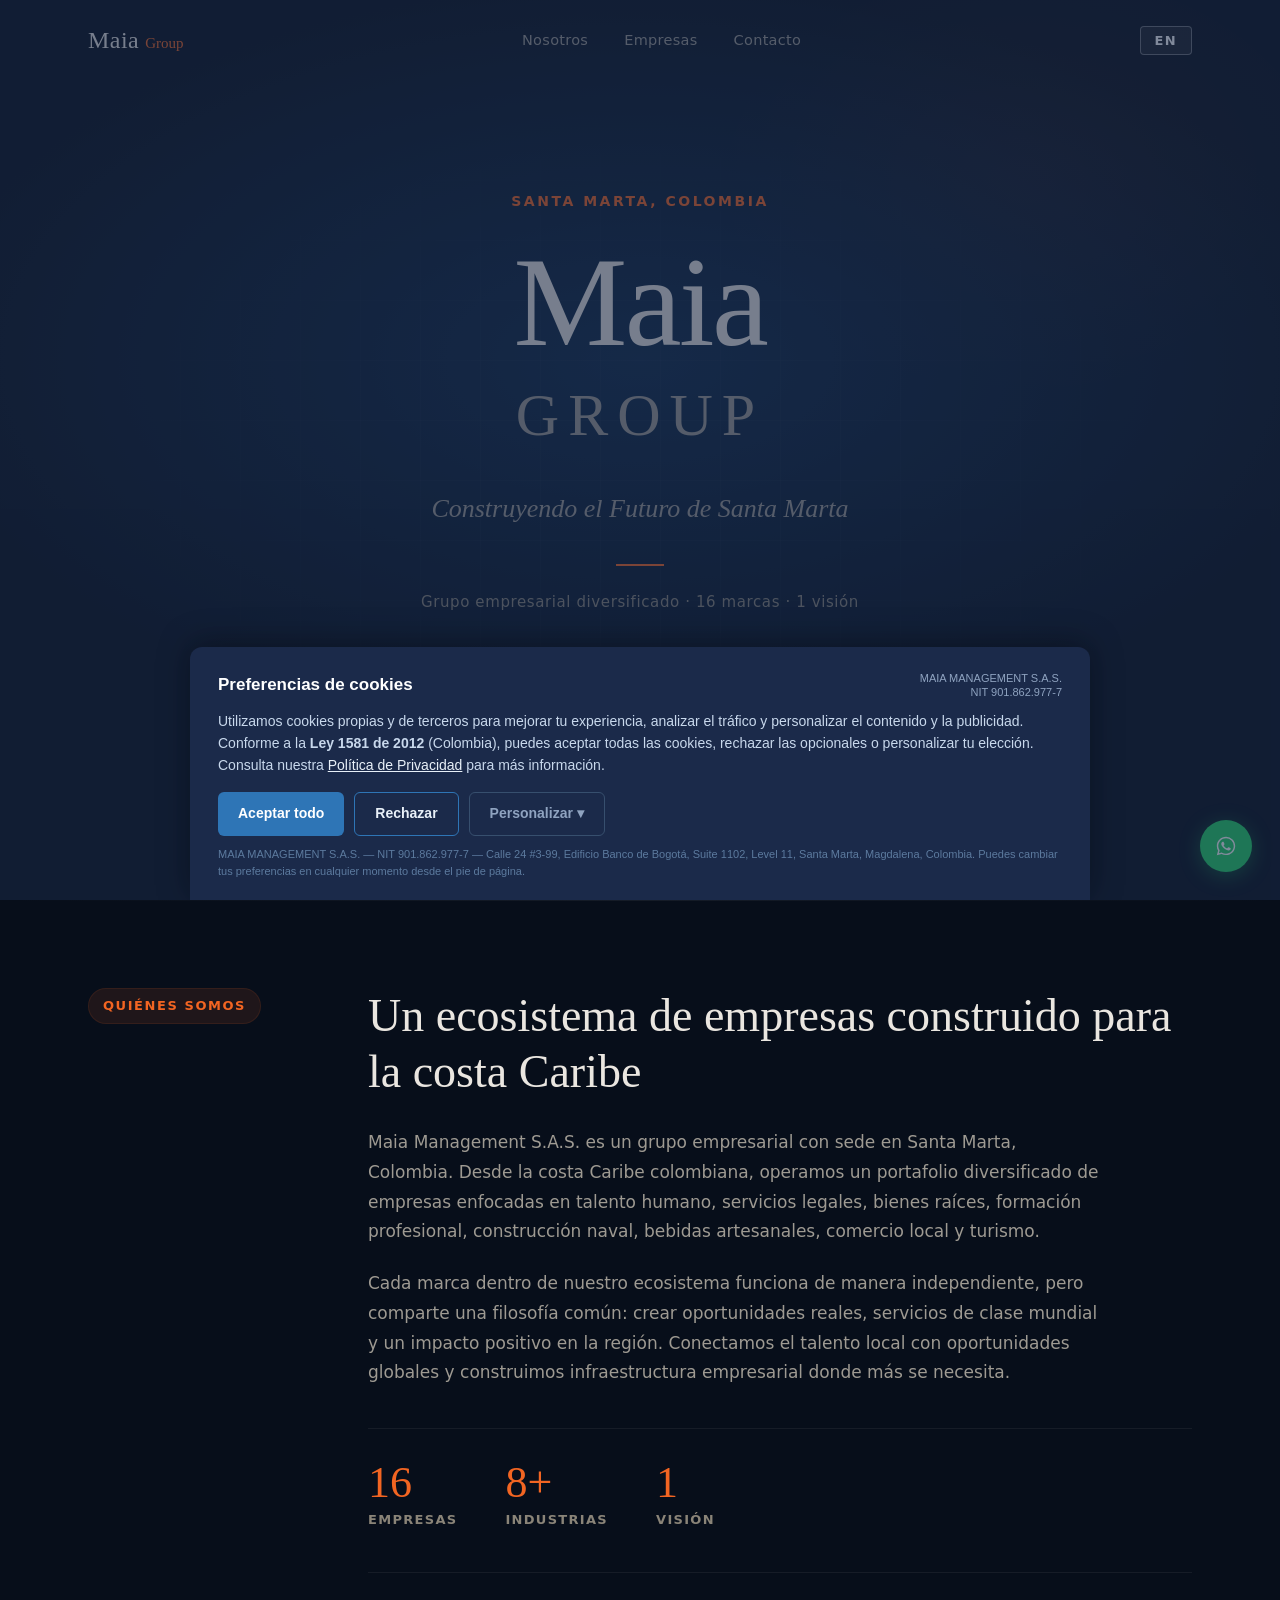
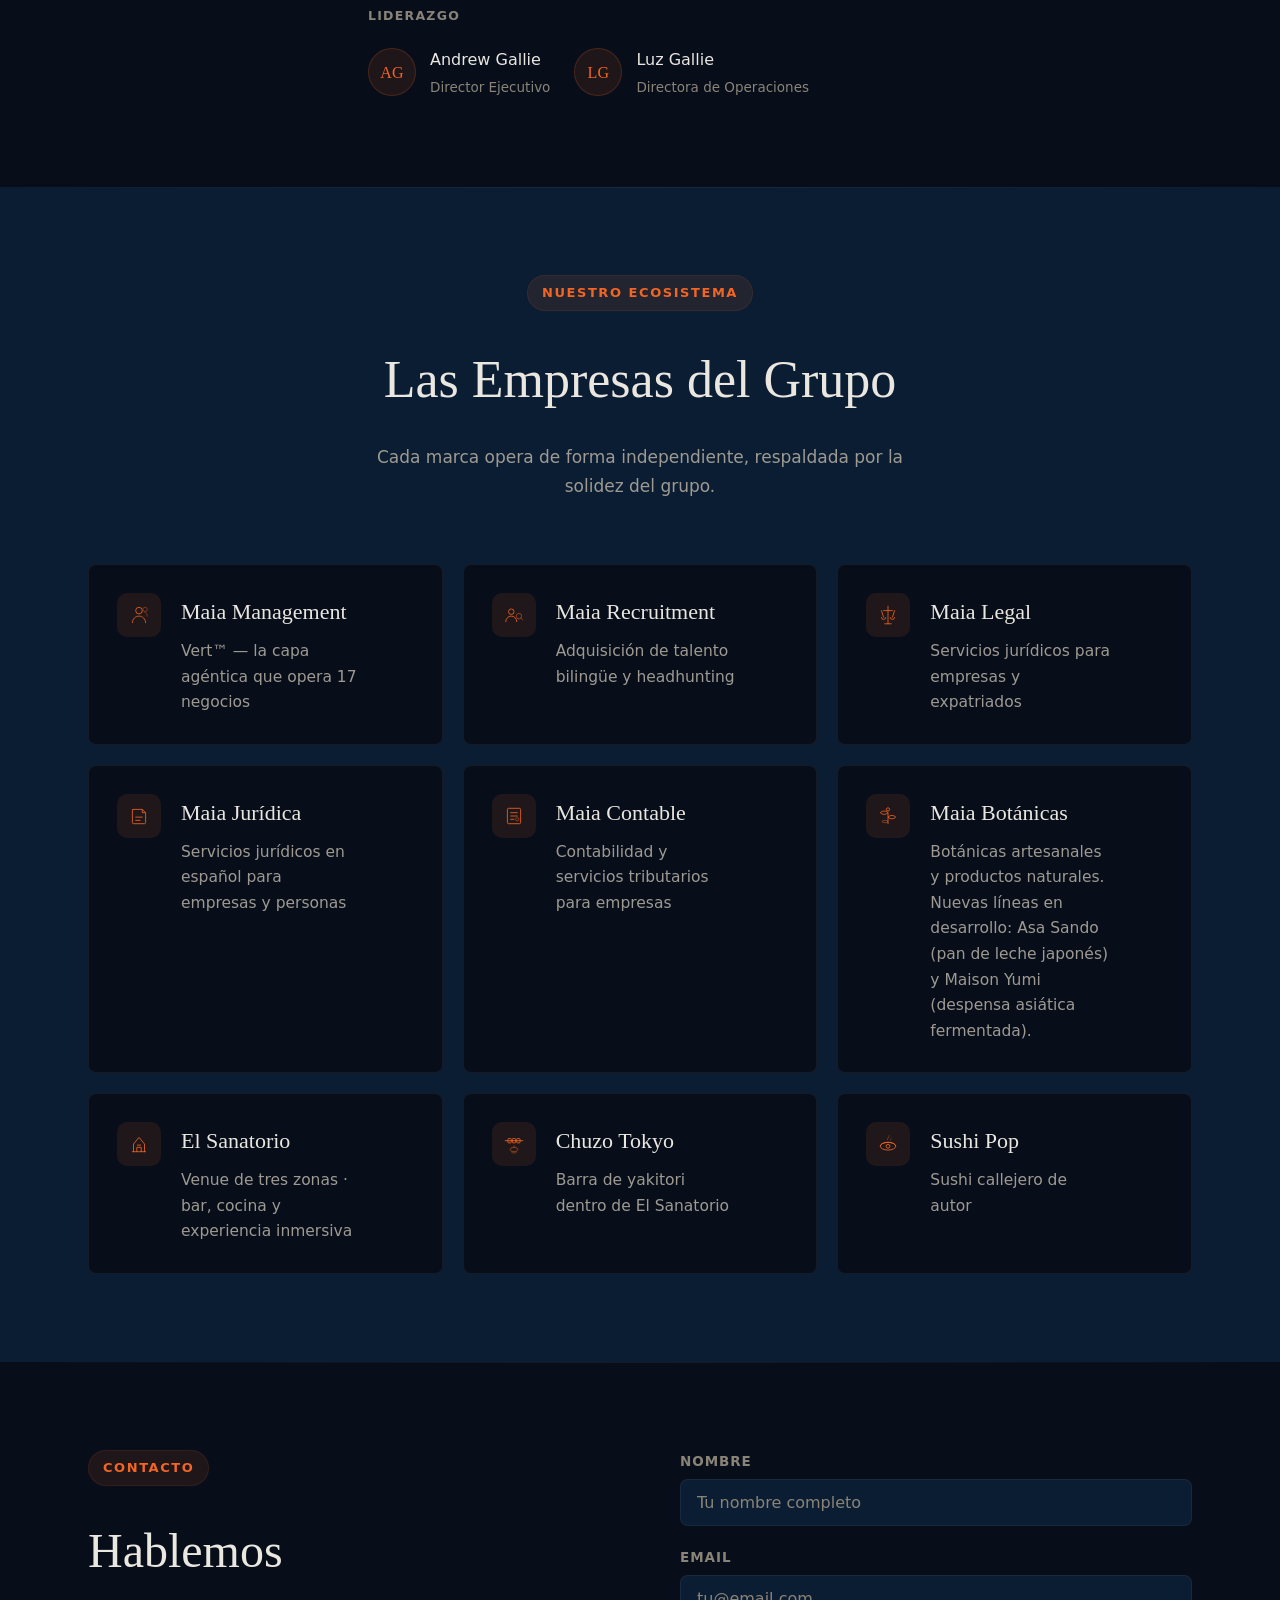
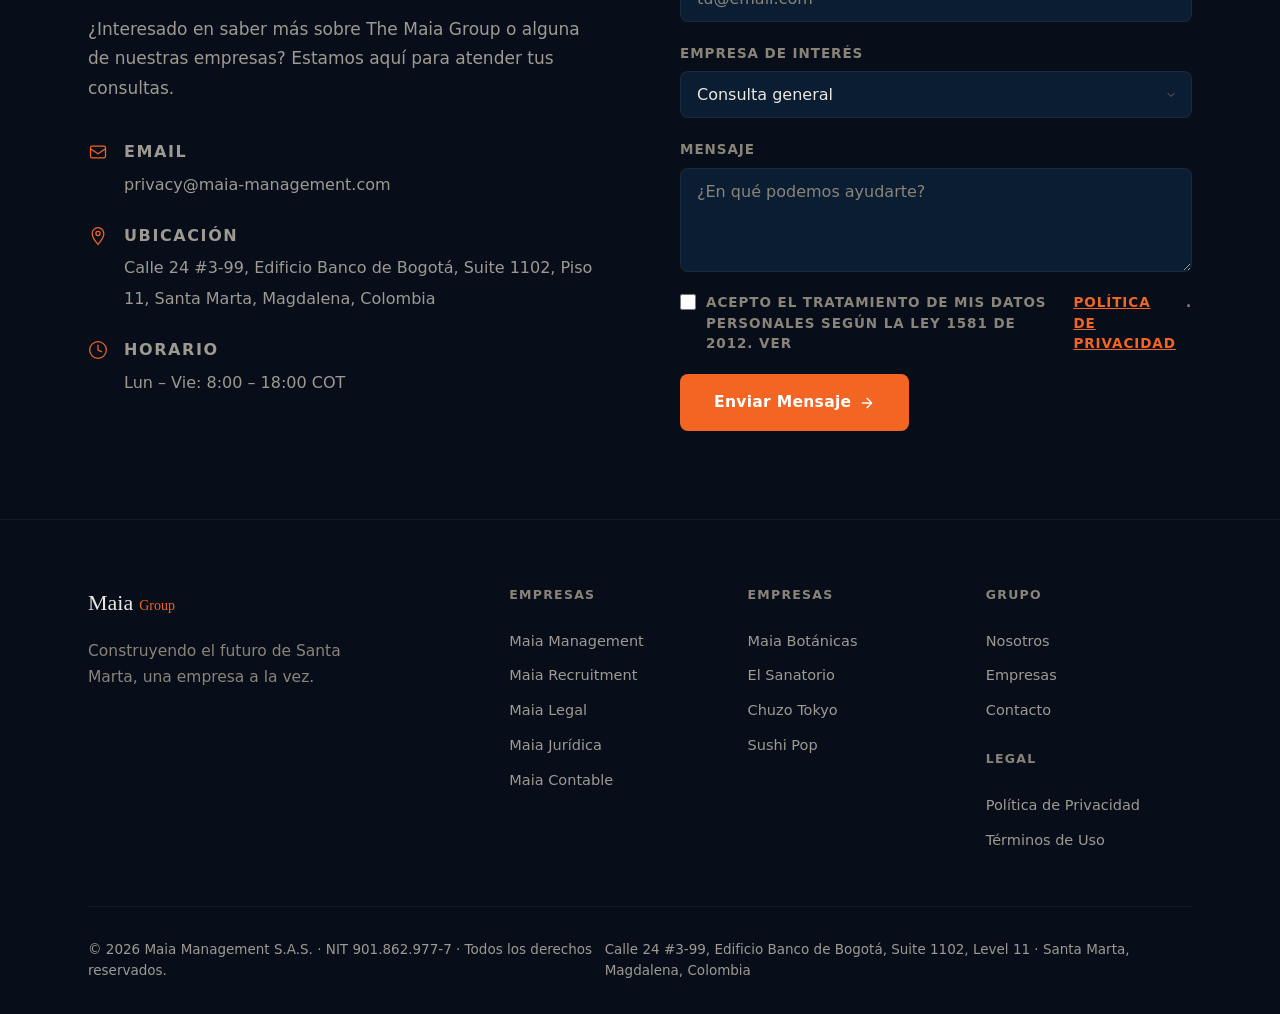
==== commit 6b8e8256: "chore(ecosystem): remove paused-brand cross-links from 2 pages - 42 anchor/JSON-LD removals - night " ====
--- a/index.html
+++ b/index.html
@@ -1,4 +1,4 @@
-﻿<!DOCTYPE html>
+<!DOCTYPE html>
 <html lang="es"
       data-title-es="The Maia Group | Construyendo el Futuro de Santa Marta"
       data-title-en="The Maia Group | Building the Future of Santa Marta"
@@ -11,7 +11,7 @@
   <script src="/consent-banner.js?v=20260530" defer></script>
 <meta name="viewport" content="width=device-width, initial-scale=1.0">
 <title>The Maia Group | Construyendo el Futuro de Santa Marta</title>
-<meta name="description" content="Grupo empresarial diversificado con sede en Santa Marta, Colombia. 16 marcas operando en talento, derecho, contabilidad, marketing, bienes raíces, formación, naval, botánicas, hospitalidad, gastronomía y turismo.">
+<meta name="description" content="Grupo empresarial en Santa Marta con marcas de talento, legal, contabilidad, marketing, bienes raíces, formación, hospitalidad, gastronomía y tecnología.">
 <meta name="keywords" content="Maia Group, grupo empresarial Colombia, Santa Marta, holding company Colombia, Maia Management, Vert, Maia Recruitment, Maia Legal, Maia Jurídica, Maia Realty, Maia Masters, Maia Contable, Maia Marketing, Maia Botánicas, Mapana Marine, Be Vida, LlevaLleva, El Sanatorio, Chuzo Tokyo, Ruta Colombia, Sushi Pop">
 <meta name="robots" content="index, follow, max-snippet:-1, max-image-preview:large, max-video-preview:-1">
 <meta name="author" content="Maia Management S.A.S.">
@@ -93,18 +93,18 @@
     {"@type": "Organization", "name": "Maia Legal", "description": "Servicios legales corporativos y migratorios", "url": "https://maia-legal.com"},
     {"@type": "Organization", "name": "Maia Jurídica", "description": "Servicios jurídicos en español para empresas y personas en Colombia", "url": "https://maia-juridica.com"},
     {"@type": "Organization", "name": "Maia Contable", "description": "Servicios contables y tributarios para empresas en Colombia", "url": "https://maia-contable.com"},
-    {"@type": "Organization", "name": "Maia Marketing", "description": "Agencia de marketing y comunicación digital", "url": "https://maia-marketing.com"},
-    {"@type": "Organization", "name": "Maia Realty", "description": "Bienes raíces y desarrollo inmobiliario", "url": "https://maia-realty.com"},
-    {"@type": "EducationalOrganization", "name": "Maia Masters Academy", "description": "Cursos cortos de formación profesional en Santa Marta", "url": "https://maia-masters.com"},
-    {"@type": "Organization", "name": "Mapana Marine", "description": "Fabricación de embarcaciones RIB y operaciones marítimas", "url": "https://mapana-marine.com"},
-    {"@type": "Organization", "name": "Be Vida", "description": "Bebidas botánicas artesanales", "url": "https://be-vida.com"},
+    {"@type": "Organization", "name": "Maia Marketing", "description": "Agencia de marketing y comunicación digital", "url": },
+    {"@type": "Organization", "name": "Maia Realty", "description": "Bienes raíces y desarrollo inmobiliario", "url": },
+    {"@type": "EducationalOrganization", "name": "Maia Masters Academy", "description": "Cursos cortos de formación profesional en Santa Marta", "url": },
+    {"@type": "Organization", "name": "Mapana Marine", "description": "Fabricación de embarcaciones RIB y operaciones marítimas", "url": },
+    {"@type": "Organization", "name": "Be Vida", "description": "Bebidas botánicas artesanales", "url": },
     {"@type": "Organization", "name": "Maia Botánicas", "description": "Botánicas artesanales y productos naturales. Nuevas líneas en desarrollo: Asa Sando y Maison Yumi", "url": "https://maia-botanicas.com"},
-    {"@type": "Organization", "name": "LlevaLleva", "description": "Plataforma de clasificados y marketplace en Santa Marta. Futuro hogar de las líneas de Maia Botánicas (Asa Sando, Maison Yumi)", "url": "https://lleva-lleva.com"},
+    {"@type": "Organization", "name": "LlevaLleva", "description": "Plataforma de clasificados y marketplace en Santa Marta. Futuro hogar de las líneas de Maia Botánicas (Asa Sando, Maison Yumi)", "url": },
     {"@type": "Organization", "name": "El Sanatorio", "description": "Venue de tres zonas: bar, cocina y experiencia inmersiva", "url": "https://el-sanatorio.com"},
-    {"@type": "Organization", "name": "Ruta Colombia", "description": "Turismo y experiencias en Colombia", "url": "https://ruta-colombia.com"},
+    {"@type": "Organization", "name": "Ruta Colombia", "description": "Turismo y experiencias en Colombia", "url": },
     {"@type": "Organization", "name": "Maia Recruitment", "description": "Adquisición de talento bilingüe y headhunting", "url": "https://maia-recruitment.com"},
     {"@type": "Organization", "name": "Chuzo Tokyo", "description": "Barra de yakitori dentro de El Sanatorio", "url": "https://el-sanatorio.com/chuzo-tokyo/"},
-    {"@type": "Organization", "name": "Sushi Pop", "description": "Restaurante japonés en Santa Marta", "url": "https://sushi-pop.com"}
+    {"@type": "Organization", "name": "Sushi Pop", "description": "Restaurante japonés en Santa Marta", "url": "https://sushi-pop.co"}
   ],
   "numberOfEmployees": {"@type": "QuantitativeValue", "minValue": 25},
   "knowsLanguage": ["es", "en"]
@@ -329,77 +329,9 @@
       </a>
 
       <!-- Maia Marketing -->
-      <a href="https://maia-marketing.com" target="_blank" rel="noopener" class="brand-card" data-accent="marketing">
-        <div class="brand-card__icon">
-          <svg viewBox="0 0 40 40" fill="none" xmlns="http://www.w3.org/2000/svg">
-            <path d="M6 24l10-4 14-12v22l-14-4-10-2z" stroke="currentColor" stroke-width="1.5" stroke-linejoin="round"/>
-            <path d="M14 26l2 8h-4l-2-6" stroke="currentColor" stroke-width="1.5" stroke-linejoin="round"/>
-            <circle cx="32" cy="20" r="2" fill="currentColor" opacity="0.6"/>
-          </svg>
-        </div>
-        <div class="brand-card__content">
-          <h3 class="brand-card__name">Maia Marketing</h3>
-          <p class="brand-card__desc" data-i18n="brand.marketing.desc">Agencia de marketing y comunicación digital</p>
-        </div>
-        <div class="brand-card__arrow">
-          <svg viewBox="0 0 24 24" fill="none" stroke="currentColor" stroke-width="1.5" stroke-linecap="round" stroke-linejoin="round"><path d="M7 17L17 7M17 7H7M17 7v10"/></svg>
-        </div>
-      </a>
-
       <!-- Maia Realty -->
-      <a href="https://maia-realty.com" target="_blank" rel="noopener" class="brand-card" data-accent="realty">
-        <div class="brand-card__icon">
-          <svg viewBox="0 0 40 40" fill="none" xmlns="http://www.w3.org/2000/svg">
-            <path d="M6 18L20 6l14 12" stroke="currentColor" stroke-width="1.5" stroke-linecap="round" stroke-linejoin="round"/>
-            <path d="M10 16v18h20V16" stroke="currentColor" stroke-width="1.5" stroke-linecap="round"/>
-            <path d="M16 34V24h8v10" stroke="currentColor" stroke-width="1.5" stroke-linecap="round"/>
-          </svg>
-        </div>
-        <div class="brand-card__content">
-          <h3 class="brand-card__name">Maia Realty</h3>
-          <p class="brand-card__desc" data-i18n="brand.realty.desc">Bienes raíces en la costa Caribe colombiana</p>
-        </div>
-        <div class="brand-card__arrow">
-          <svg viewBox="0 0 24 24" fill="none" stroke="currentColor" stroke-width="1.5" stroke-linecap="round" stroke-linejoin="round"><path d="M7 17L17 7M17 7H7M17 7v10"/></svg>
-        </div>
-      </a>
-
       <!-- Maia Masters -->
-      <a href="https://maia-masters.com" target="_blank" rel="noopener" class="brand-card" data-accent="masters">
-        <div class="brand-card__icon">
-          <svg viewBox="0 0 40 40" fill="none" xmlns="http://www.w3.org/2000/svg">
-            <path d="M20 8l-14 8 14 8 14-8-14-8z" stroke="currentColor" stroke-width="1.5" stroke-linejoin="round"/>
-            <path d="M6 16v8c0 4 6.268 8 14 8s14-4 14-8v-8" stroke="currentColor" stroke-width="1.5" stroke-linecap="round"/>
-            <path d="M34 16v10" stroke="currentColor" stroke-width="1.5" stroke-linecap="round"/>
-          </svg>
-        </div>
-        <div class="brand-card__content">
-          <h3 class="brand-card__name">Maia Masters</h3>
-          <p class="brand-card__desc" data-i18n="brand.masters.desc">Desarrollo profesional y masterclasses</p>
-        </div>
-        <div class="brand-card__arrow">
-          <svg viewBox="0 0 24 24" fill="none" stroke="currentColor" stroke-width="1.5" stroke-linecap="round" stroke-linejoin="round"><path d="M7 17L17 7M17 7H7M17 7v10"/></svg>
-        </div>
-      </a>
-
       <!-- Be Vida -->
-      <a href="https://be-vida.com" target="_blank" rel="noopener" class="brand-card" data-accent="bevida">
-        <div class="brand-card__icon">
-          <svg viewBox="0 0 40 40" fill="none" xmlns="http://www.w3.org/2000/svg">
-            <path d="M20 36V18" stroke="currentColor" stroke-width="1.5" stroke-linecap="round"/>
-            <path d="M20 18c0-8 8-14 16-14-2 8-8 14-16 14z" stroke="currentColor" stroke-width="1.5"/>
-            <path d="M20 24c0-6-6-10-12-10 1.5 6 6 10 12 10z" stroke="currentColor" stroke-width="1.5"/>
-          </svg>
-        </div>
-        <div class="brand-card__content">
-          <h3 class="brand-card__name">Be Vida</h3>
-          <p class="brand-card__desc" data-i18n="brand.bevida.desc">Bebidas botánicas y productos para coctelería</p>
-        </div>
-        <div class="brand-card__arrow">
-          <svg viewBox="0 0 24 24" fill="none" stroke="currentColor" stroke-width="1.5" stroke-linecap="round" stroke-linejoin="round"><path d="M7 17L17 7M17 7H7M17 7v10"/></svg>
-        </div>
-      </a>
-
       <!-- Maia Botánicas -->
       <a href="https://maia-botanicas.com" target="_blank" rel="noopener" class="brand-card" data-accent="botanicas">
         <div class="brand-card__icon">
@@ -421,44 +353,7 @@
       </a>
 
       <!-- LlevaLleva -->
-      <a href="https://lleva-lleva.com" target="_blank" rel="noopener" class="brand-card" data-accent="lleva">
-        <div class="brand-card__icon">
-          <svg viewBox="0 0 40 40" fill="none" xmlns="http://www.w3.org/2000/svg">
-            <rect x="6" y="6" width="28" height="28" rx="4" stroke="currentColor" stroke-width="1.5"/>
-            <path d="M6 16h28" stroke="currentColor" stroke-width="1.5"/>
-            <path d="M16 16v18" stroke="currentColor" stroke-width="1.5"/>
-            <circle cx="11" cy="11" r="2" fill="currentColor" opacity="0.5"/>
-            <circle cx="24" cy="26" r="4" stroke="currentColor" stroke-width="1.5"/>
-            <path d="M27 29l3 3" stroke="currentColor" stroke-width="1.5" stroke-linecap="round"/>
-          </svg>
-        </div>
-        <div class="brand-card__content">
-          <h3 class="brand-card__name">LlevaLleva</h3>
-          <p class="brand-card__desc" data-i18n="brand.lleva.desc">Clasificados locales y marketplace. Futuro hogar de las líneas de producto de Maia Botánicas, incluyendo Asa Sando y Maison Yumi.</p>
-        </div>
-        <div class="brand-card__arrow">
-          <svg viewBox="0 0 24 24" fill="none" stroke="currentColor" stroke-width="1.5" stroke-linecap="round" stroke-linejoin="round"><path d="M7 17L17 7M17 7H7M17 7v10"/></svg>
-        </div>
-      </a>
-
       <!-- Mapana Marine -->
-      <a href="https://mapana-marine.com" target="_blank" rel="noopener" class="brand-card" data-accent="marine">
-        <div class="brand-card__icon">
-          <svg viewBox="0 0 40 40" fill="none" xmlns="http://www.w3.org/2000/svg">
-            <path d="M4 28c4-4 8 0 12-4s8 0 12-4 8 0 12-4" stroke="currentColor" stroke-width="1.5" stroke-linecap="round"/>
-            <path d="M4 34c4-4 8 0 12-4s8 0 12-4 8 0 12-4" stroke="currentColor" stroke-width="1.5" stroke-linecap="round" opacity="0.4"/>
-            <path d="M20 8v18M20 14l8 6H12l8-6z" stroke="currentColor" stroke-width="1.5" stroke-linejoin="round"/>
-          </svg>
-        </div>
-        <div class="brand-card__content">
-          <h3 class="brand-card__name">Mapana Marine</h3>
-          <p class="brand-card__desc" data-i18n="brand.marine.desc">Construcción naval y operaciones marítimas</p>
-        </div>
-        <div class="brand-card__arrow">
-          <svg viewBox="0 0 24 24" fill="none" stroke="currentColor" stroke-width="1.5" stroke-linecap="round" stroke-linejoin="round"><path d="M7 17L17 7M17 7H7M17 7v10"/></svg>
-        </div>
-      </a>
-
       <!-- El Sanatorio -->
       <a href="https://el-sanatorio.com" target="_blank" rel="noopener" class="brand-card" data-accent="sanatorio">
         <div class="brand-card__icon">
@@ -500,26 +395,8 @@
       </a>
 
       <!-- Ruta Colombia -->
-      <a href="https://ruta-colombia.com" target="_blank" rel="noopener" class="brand-card" data-accent="ruta">
-        <div class="brand-card__icon">
-          <svg viewBox="0 0 40 40" fill="none" xmlns="http://www.w3.org/2000/svg">
-            <circle cx="20" cy="20" r="14" stroke="currentColor" stroke-width="1.5"/>
-            <path d="M20 6v28M6 20h28" stroke="currentColor" stroke-width="1.5" opacity="0.35"/>
-            <path d="M20 20l5-5" stroke="currentColor" stroke-width="1.5" stroke-linecap="round"/>
-            <circle cx="20" cy="20" r="2.5" fill="currentColor"/>
-          </svg>
-        </div>
-        <div class="brand-card__content">
-          <h3 class="brand-card__name">Ruta Colombia</h3>
-          <p class="brand-card__desc" data-i18n="brand.ruta.desc">Turismo, viajes y experiencias en Colombia</p>
-        </div>
-        <div class="brand-card__arrow">
-          <svg viewBox="0 0 24 24" fill="none" stroke="currentColor" stroke-width="1.5" stroke-linecap="round" stroke-linejoin="round"><path d="M7 17L17 7M17 7H7M17 7v10"/></svg>
-        </div>
-      </a>
-
       <!-- Sushi Pop -->
-      <a href="https://sushi-pop.com" target="_blank" rel="noopener" class="brand-card" data-accent="sushi">
+      <a href="https://sushi-pop.co" target="_blank" rel="noopener" class="brand-card" data-accent="sushi">
         <div class="brand-card__icon">
           <svg viewBox="0 0 40 40" fill="none" xmlns="http://www.w3.org/2000/svg">
             <ellipse cx="20" cy="24" rx="14" ry="7" stroke="currentColor" stroke-width="1.5"/>
@@ -661,20 +538,13 @@
           <a href="https://maia-legal.com" target="_blank" rel="noopener">Maia Legal</a>
           <a href="https://maia-juridica.com" target="_blank" rel="noopener">Maia Jurídica</a>
           <a href="https://maia-contable.com" target="_blank" rel="noopener">Maia Contable</a>
-          <a href="https://maia-marketing.com" target="_blank" rel="noopener">Maia Marketing</a>
-          <a href="https://maia-realty.com" target="_blank" rel="noopener">Maia Realty</a>
-          <a href="https://maia-masters.com" target="_blank" rel="noopener">Maia Masters</a>
-        </div>
+          </div>
         <div class="footer__col">
           <h3 data-i18n="footer.companies">Empresas</h3>
-          <a href="https://be-vida.com" target="_blank" rel="noopener">Be Vida</a>
           <a href="https://maia-botanicas.com" target="_blank" rel="noopener">Maia Botánicas</a>
-          <a href="https://lleva-lleva.com" target="_blank" rel="noopener">LlevaLleva</a>
-          <a href="https://mapana-marine.com" target="_blank" rel="noopener">Mapana Marine</a>
           <a href="https://el-sanatorio.com" target="_blank" rel="noopener">El Sanatorio</a>
           <a href="https://el-sanatorio.com/chuzo-tokyo/" target="_blank" rel="noopener">Chuzo Tokyo</a>
-          <a href="https://ruta-colombia.com" target="_blank" rel="noopener">Ruta Colombia</a>
-          <a href="https://sushi-pop.com" target="_blank" rel="noopener">Sushi Pop</a>
+          <a href="https://sushi-pop.co" target="_blank" rel="noopener">Sushi Pop</a>
         </div>
         <div class="footer__col">
           <h3 data-i18n="footer.group">Grupo</h3>
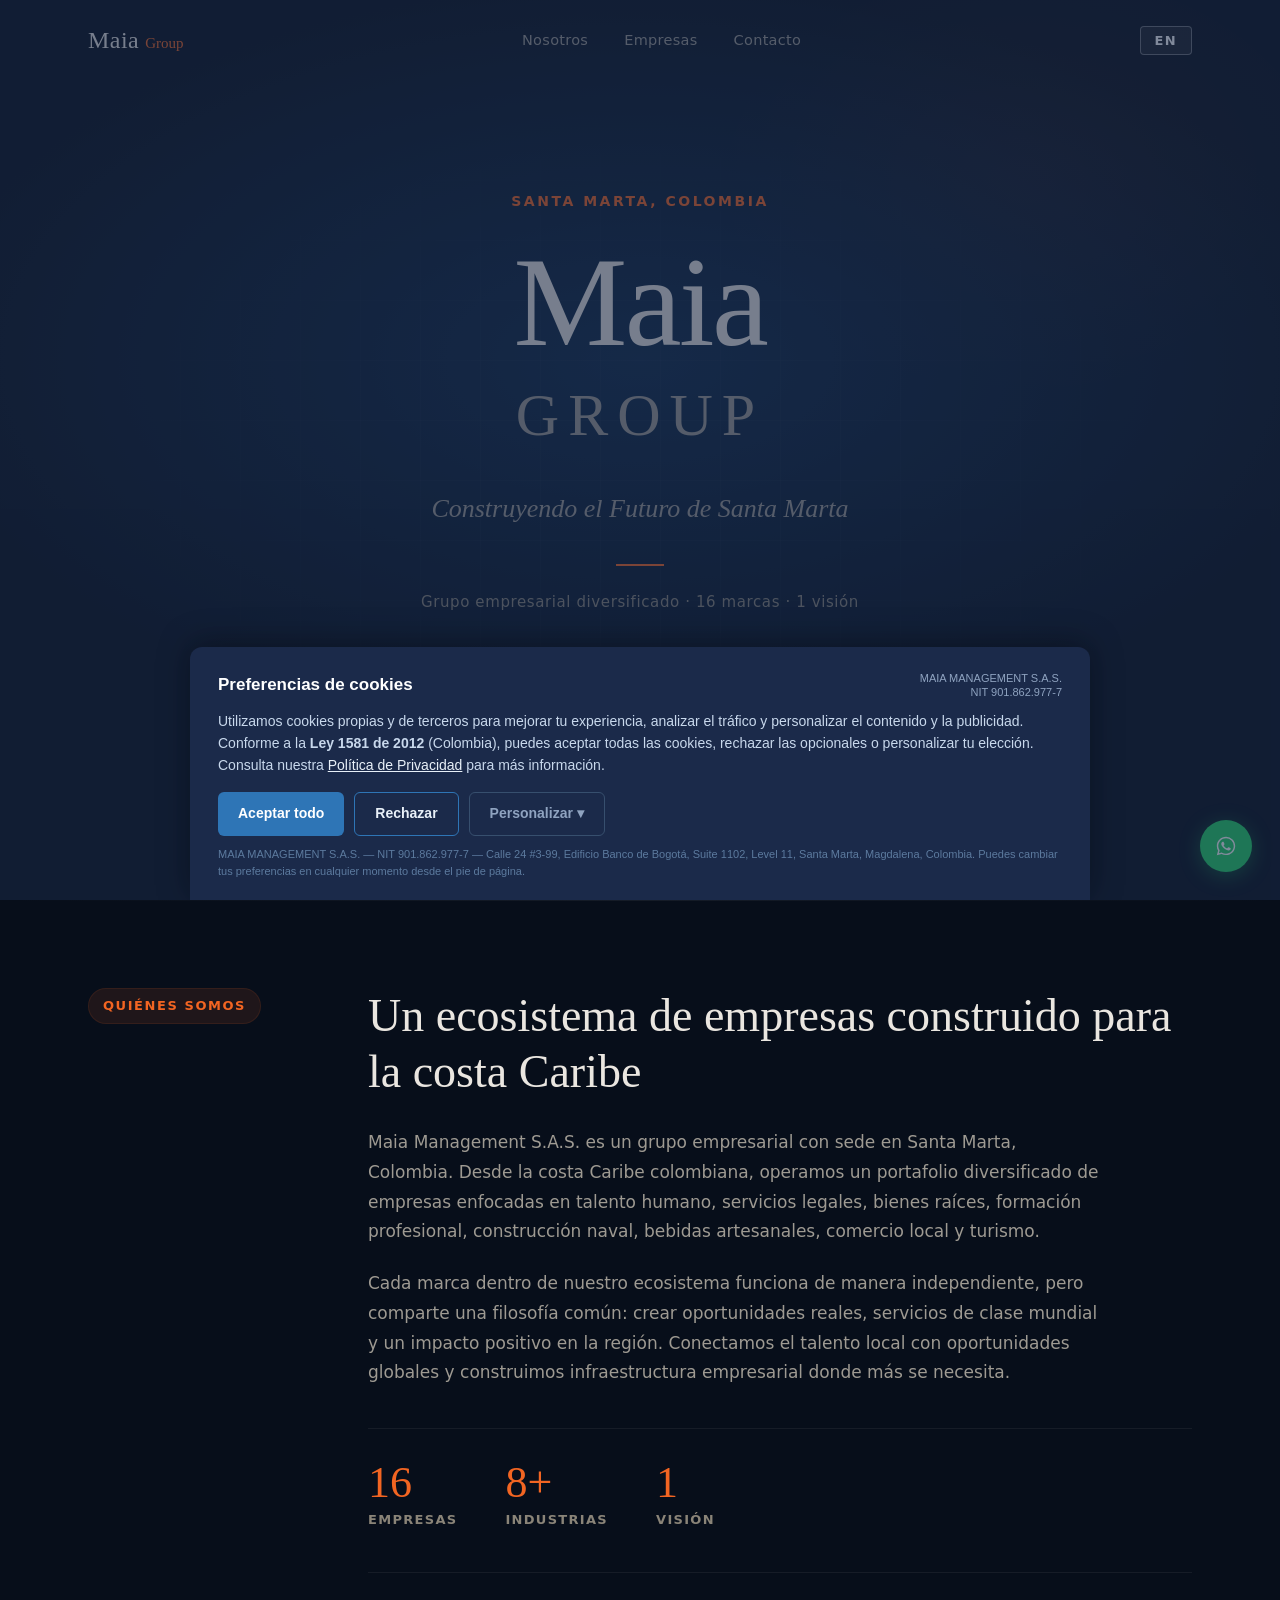
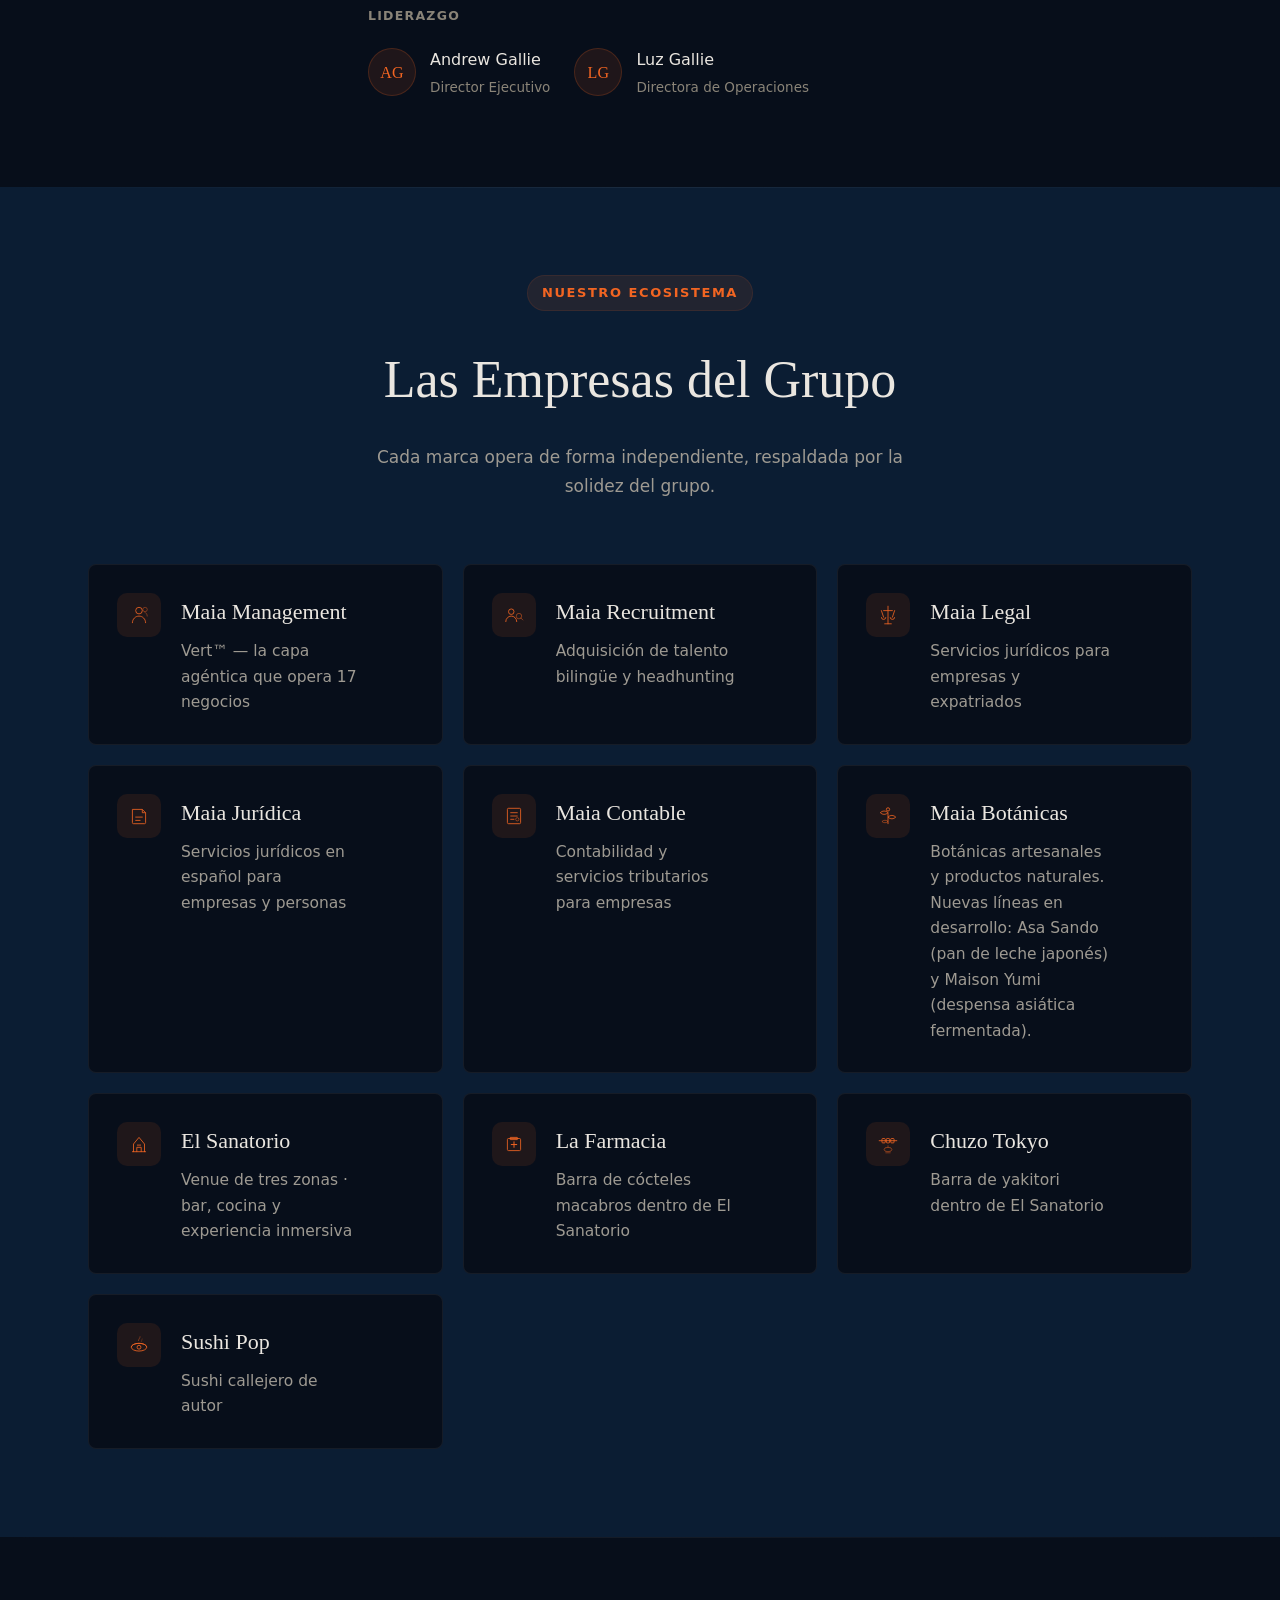
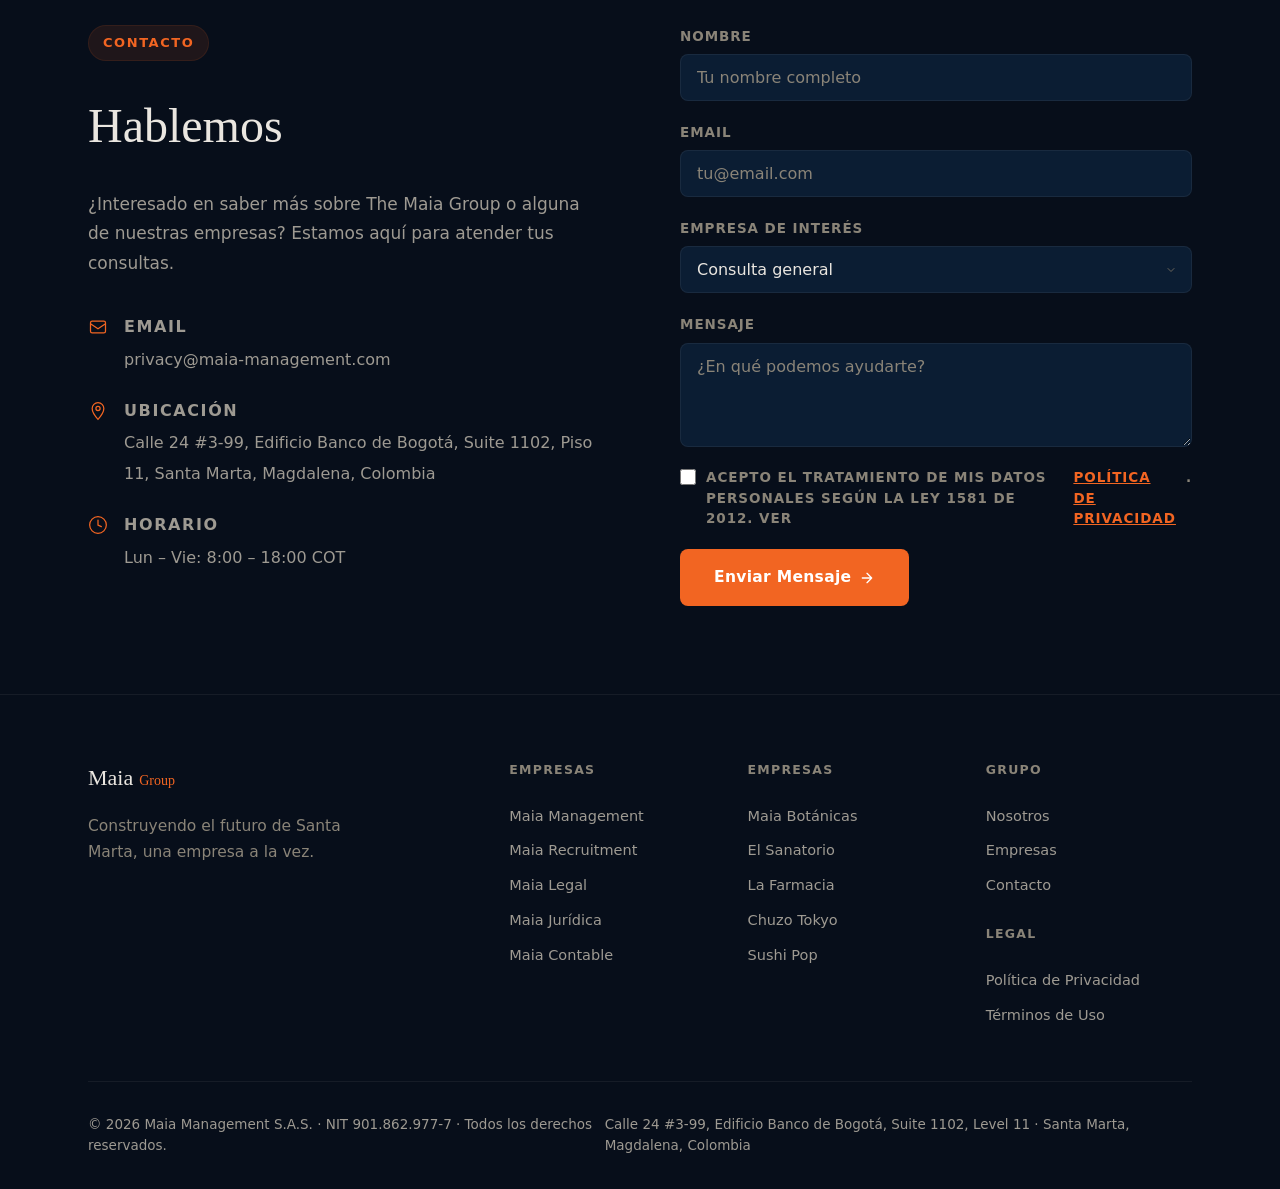
==== commit 000bcb58: "feat(brands): add La Farmacia card + footer link + JSON-LD entry — was missing from umbrella (only 5" ====
--- a/index.html
+++ b/index.html
@@ -103,6 +103,7 @@
     {"@type": "Organization", "name": "El Sanatorio", "description": "Venue de tres zonas: bar, cocina y experiencia inmersiva", "url": "https://el-sanatorio.com"},
     {"@type": "Organization", "name": "Ruta Colombia", "description": "Turismo y experiencias en Colombia", "url": },
     {"@type": "Organization", "name": "Maia Recruitment", "description": "Adquisición de talento bilingüe y headhunting", "url": "https://maia-recruitment.com"},
+    {"@type": "Organization", "name": "La Farmacia", "description": "Barra de cócteles macabros dentro de El Sanatorio", "url": "https://el-sanatorio.com/la-farmacia/"},
     {"@type": "Organization", "name": "Chuzo Tokyo", "description": "Barra de yakitori dentro de El Sanatorio", "url": "https://el-sanatorio.com/chuzo-tokyo/"},
     {"@type": "Organization", "name": "Sushi Pop", "description": "Restaurante japonés en Santa Marta", "url": "https://sushi-pop.co"}
   ],
@@ -373,6 +374,24 @@
         </div>
       </a>
 
+      <!-- La Farmacia -->
+      <a href="https://el-sanatorio.com/la-farmacia/" target="_blank" rel="noopener" class="brand-card" data-accent="farmacia">
+        <div class="brand-card__icon">
+          <svg viewBox="0 0 40 40" fill="none" xmlns="http://www.w3.org/2000/svg">
+            <rect x="8" y="10" width="24" height="22" rx="2" stroke="currentColor" stroke-width="1.5"/>
+            <path d="M14 8h12v4H14z" stroke="currentColor" stroke-width="1.5" stroke-linecap="round"/>
+            <path d="M20 16v10M15 21h10" stroke="currentColor" stroke-width="1.8" stroke-linecap="round"/>
+          </svg>
+        </div>
+        <div class="brand-card__content">
+          <h3 class="brand-card__name">La Farmacia</h3>
+          <p class="brand-card__desc" data-i18n="brand.farmacia.desc">Barra de c&oacute;cteles macabros dentro de El Sanatorio</p>
+        </div>
+        <div class="brand-card__arrow">
+          <svg viewBox="0 0 24 24" fill="none" stroke="currentColor" stroke-width="1.5" stroke-linecap="round" stroke-linejoin="round"><path d="M7 17L17 7M17 7H7M17 7v10"/></svg>
+        </div>
+      </a>
+
       <!-- Chuzo Tokyo -->
       <a href="https://el-sanatorio.com/chuzo-tokyo/" target="_blank" rel="noopener" class="brand-card" data-accent="chuzo">
         <div class="brand-card__icon">
@@ -543,6 +562,7 @@
           <h3 data-i18n="footer.companies">Empresas</h3>
           <a href="https://maia-botanicas.com" target="_blank" rel="noopener">Maia Botánicas</a>
           <a href="https://el-sanatorio.com" target="_blank" rel="noopener">El Sanatorio</a>
+          <a href="https://el-sanatorio.com/la-farmacia/" target="_blank" rel="noopener">La Farmacia</a>
           <a href="https://el-sanatorio.com/chuzo-tokyo/" target="_blank" rel="noopener">Chuzo Tokyo</a>
           <a href="https://sushi-pop.co" target="_blank" rel="noopener">Sushi Pop</a>
         </div>
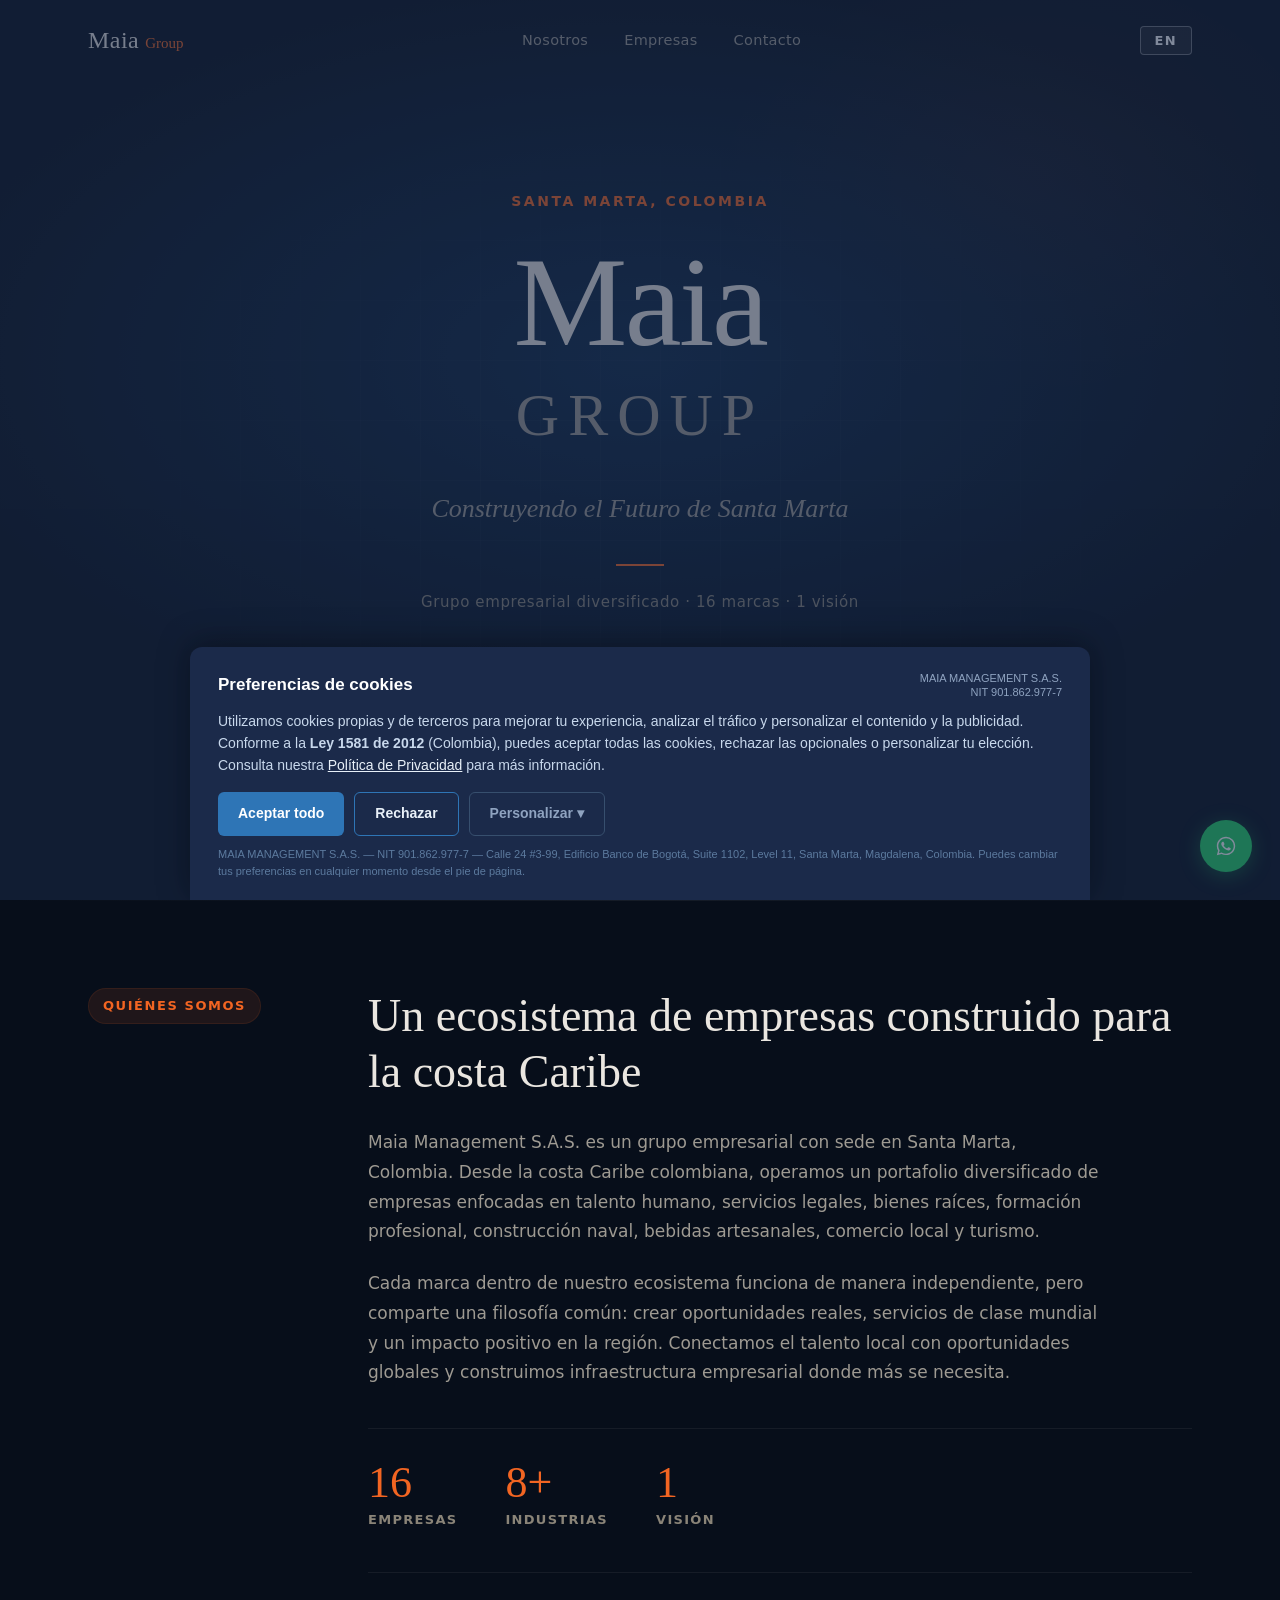
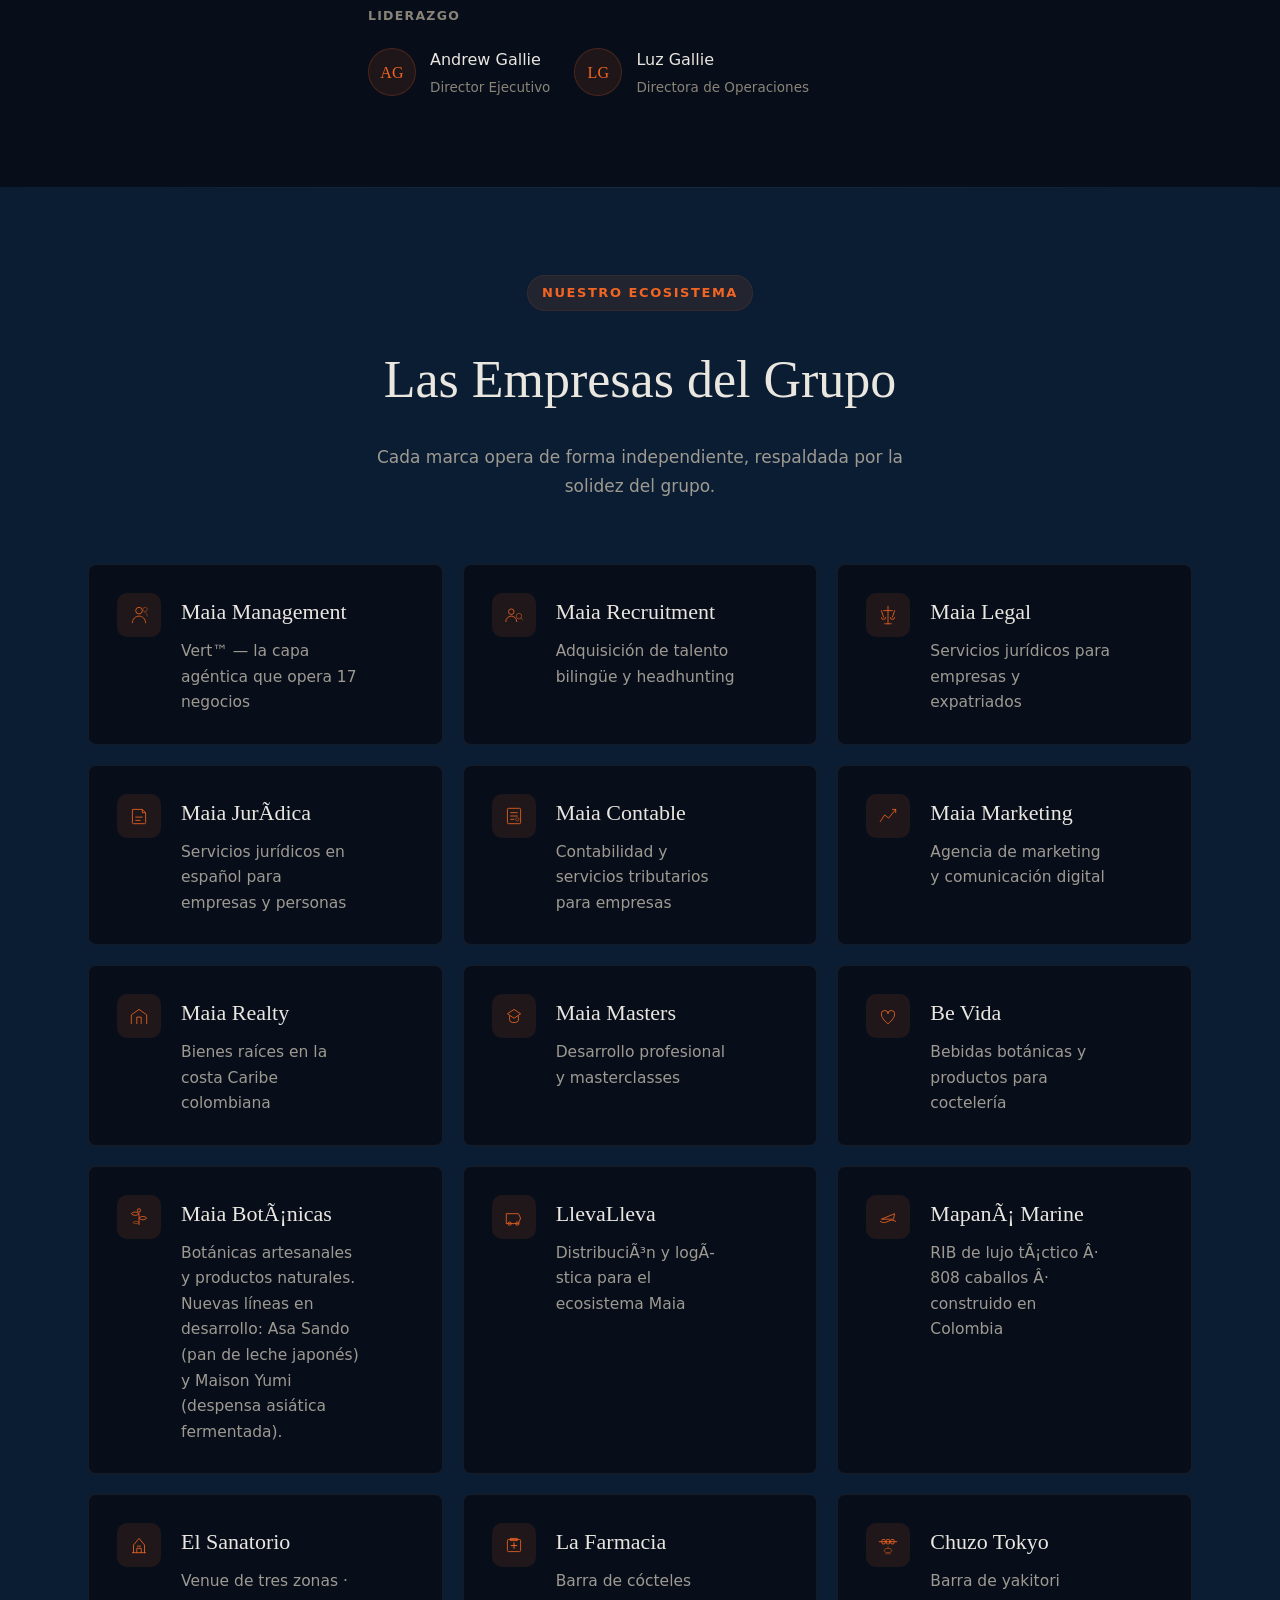
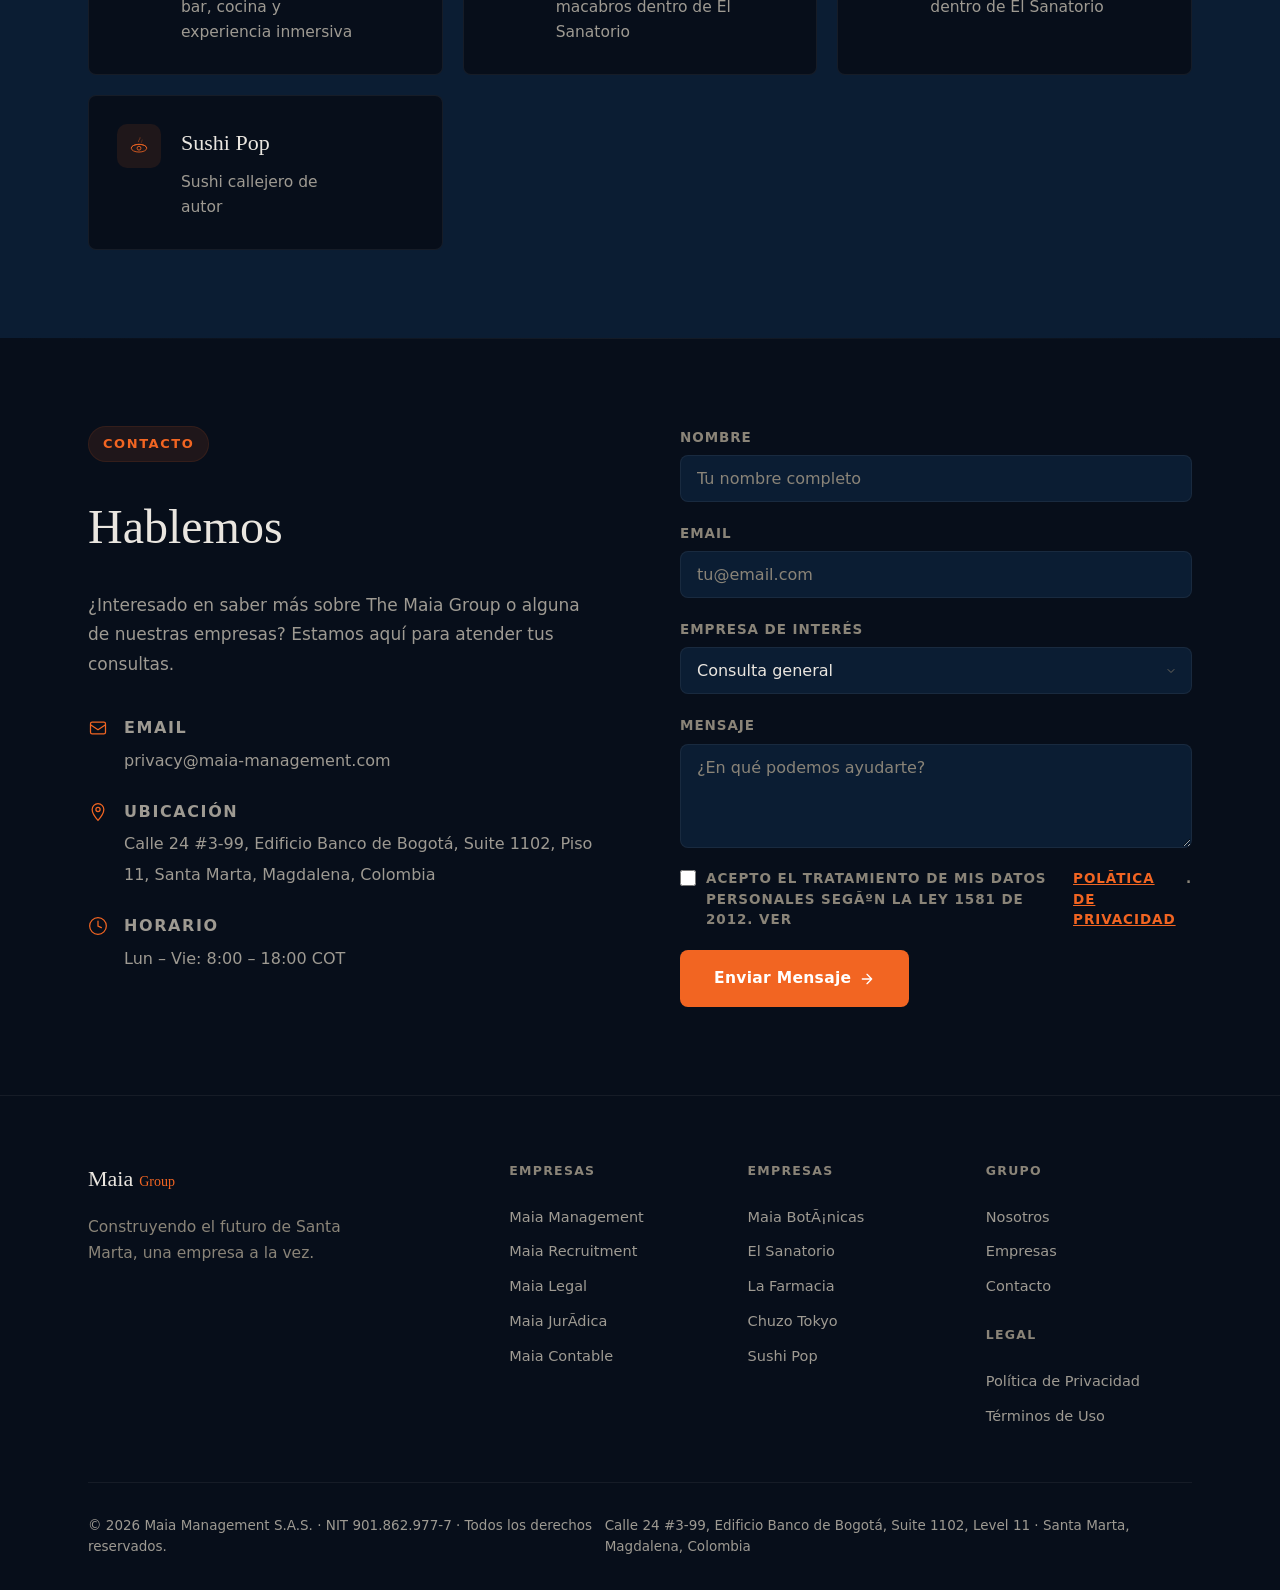
==== commit 40a7286b: "fix(hub): add 6 brand cards (Marketing, Realty, Masters, Be Vida, LlevaLleva, Mapaná) Per cross-link" ====
--- a/index.html
+++ b/index.html
@@ -2,7 +2,7 @@
 <html lang="es"
       data-title-es="The Maia Group | Construyendo el Futuro de Santa Marta"
       data-title-en="The Maia Group | Building the Future of Santa Marta"
-      data-desc-es="Grupo empresarial diversificado con sede en Santa Marta, Colombia. 16 marcas operando en talento, derecho, contabilidad, marketing, bienes raíces, formación, naval, botánicas, hospitalidad, gastronomía y turismo."
+      data-desc-es="Grupo empresarial diversificado con sede en Santa Marta, Colombia. 16 marcas operando en talento, derecho, contabilidad, marketing, bienes raÃ­ces, formaciÃ³n, naval, botÃ¡nicas, hospitalidad, gastronomÃ­a y turismo."
       data-desc-en="Diversified business group headquartered in Santa Marta, Colombia. 16 brands across talent, legal, accounting, marketing, real estate, education, marine, botanicals, hospitality, food &amp; tourism."
       data-lang-default="es"
       data-lang-toggle="navigate">
@@ -11,12 +11,12 @@
   <script src="/consent-banner.js?v=20260530" defer></script>
 <meta name="viewport" content="width=device-width, initial-scale=1.0">
 <title>The Maia Group | Construyendo el Futuro de Santa Marta</title>
-<meta name="description" content="Grupo empresarial en Santa Marta con marcas de talento, legal, contabilidad, marketing, bienes raíces, formación, hospitalidad, gastronomía y tecnología.">
-<meta name="keywords" content="Maia Group, grupo empresarial Colombia, Santa Marta, holding company Colombia, Maia Management, Vert, Maia Recruitment, Maia Legal, Maia Jurídica, Maia Realty, Maia Masters, Maia Contable, Maia Marketing, Maia Botánicas, Mapana Marine, Be Vida, LlevaLleva, El Sanatorio, Chuzo Tokyo, Ruta Colombia, Sushi Pop">
+<meta name="description" content="Grupo empresarial en Santa Marta con marcas de talento, legal, contabilidad, marketing, bienes raÃ­ces, formaciÃ³n, hospitalidad, gastronomÃ­a y tecnologÃ­a.">
+<meta name="keywords" content="Maia Group, grupo empresarial Colombia, Santa Marta, holding company Colombia, Maia Management, Vert, Maia Recruitment, Maia Legal, Maia JurÃ­dica, Maia Realty, Maia Masters, Maia Contable, Maia Marketing, Maia BotÃ¡nicas, Mapana Marine, Be Vida, LlevaLleva, El Sanatorio, Chuzo Tokyo, Ruta Colombia, Sushi Pop">
 <meta name="robots" content="index, follow, max-snippet:-1, max-image-preview:large, max-video-preview:-1">
 <meta name="author" content="Maia Management S.A.S.">
 <link rel="canonical" href="https://the-maia-group.com/">
-<!-- hreflang: ES at /, EN at /en/ — reciprocal and indexable. -->
+<!-- hreflang: ES at /, EN at /en/ â€” reciprocal and indexable. -->
 <link rel="alternate" hreflang="es" href="https://the-maia-group.com/">
 <link rel="alternate" hreflang="en" href="https://the-maia-group.com/en/">
 <link rel="alternate" hreflang="x-default" href="https://the-maia-group.com/">
@@ -26,8 +26,8 @@
 
 <!-- Open Graph -->
 <meta property="og:type" content="website">
-<meta property="og:title" content="The Maia Group — Construyendo el Futuro de Santa Marta">
-<meta property="og:description" content="Grupo empresarial diversificado con sede en Santa Marta, Colombia. Talento, derecho, bienes raíces, formación, operaciones marítimas y más.">
+<meta property="og:title" content="The Maia Group â€” Construyendo el Futuro de Santa Marta">
+<meta property="og:description" content="Grupo empresarial diversificado con sede en Santa Marta, Colombia. Talento, derecho, bienes raÃ­ces, formaciÃ³n, operaciones marÃ­timas y mÃ¡s.">
 <meta property="og:url" content="https://the-maia-group.com/">
 <meta property="og:site_name" content="The Maia Group">
 <meta property="og:locale" content="es_CO">
@@ -35,11 +35,11 @@
 <meta property="og:image" content="https://the-maia-group.com/og-image.png">
 <meta property="og:image:width" content="1200">
 <meta property="og:image:height" content="630">
-<meta property="og:image:alt" content="The Maia Group — Grupo empresarial diversificado en Santa Marta, Colombia">
+<meta property="og:image:alt" content="The Maia Group â€” Grupo empresarial diversificado en Santa Marta, Colombia">
 
 <!-- Twitter Card -->
 <meta name="twitter:card" content="summary_large_image">
-<meta name="twitter:title" content="The Maia Group — Construyendo el Futuro de Santa Marta">
+<meta name="twitter:title" content="The Maia Group â€” Construyendo el Futuro de Santa Marta">
 <meta name="twitter:description" content="Grupo empresarial diversificado con sede en Santa Marta, Colombia.">
 <meta name="twitter:image" content="https://the-maia-group.com/og-image.png">
 <meta name="twitter:site" content="@MaiaGroupCO">
@@ -66,14 +66,14 @@
   "taxID": "901.862.977-7",
   "vatID": "901.862.977-7",
   "identifier": {"@type": "PropertyValue", "propertyID": "NIT", "value": "901.862.977-7"},
-  "description": "Grupo empresarial diversificado con sede en Santa Marta, Colombia. 16 marcas operando en talento humano, derecho, contabilidad, marketing, bienes raíces, formación, construcción naval, botánicas, hospitalidad, gastronomía y turismo.",
+  "description": "Grupo empresarial diversificado con sede en Santa Marta, Colombia. 16 marcas operando en talento humano, derecho, contabilidad, marketing, bienes raÃ­ces, formaciÃ³n, construcciÃ³n naval, botÃ¡nicas, hospitalidad, gastronomÃ­a y turismo.",
   "url": "https://the-maia-group.com",
   "logo": "https://the-maia-group.com/og-image.png",
   "image": "https://the-maia-group.com/og-image.png",
   "foundingLocation": {"@type": "Place", "name": "Santa Marta, Magdalena, Colombia"},
   "address": {
     "@type": "PostalAddress",
-    "streetAddress": "Calle 24 #3-99, Edificio Banco de Bogotá, Suite 1102, Piso 11",
+    "streetAddress": "Calle 24 #3-99, Edificio Banco de BogotÃ¡, Suite 1102, Piso 11",
     "addressLocality": "Santa Marta",
     "addressRegion": "Magdalena",
     "postalCode": "470004",
@@ -89,23 +89,23 @@
     {"@type": "Person", "name": "Luz Gallie", "jobTitle": "COO"}
   ],
   "subOrganization": [
-    {"@type": "Organization", "name": "Maia Management", "description": "Vert — capa agéntica de operaciones que opera todo el portafolio Maia", "url": "https://maia-management.com"},
+    {"@type": "Organization", "name": "Maia Management", "description": "Vert â€” capa agÃ©ntica de operaciones que opera todo el portafolio Maia", "url": "https://maia-management.com"},
     {"@type": "Organization", "name": "Maia Legal", "description": "Servicios legales corporativos y migratorios", "url": "https://maia-legal.com"},
-    {"@type": "Organization", "name": "Maia Jurídica", "description": "Servicios jurídicos en español para empresas y personas en Colombia", "url": "https://maia-juridica.com"},
+    {"@type": "Organization", "name": "Maia JurÃ­dica", "description": "Servicios jurÃ­dicos en espaÃ±ol para empresas y personas en Colombia", "url": "https://maia-juridica.com"},
     {"@type": "Organization", "name": "Maia Contable", "description": "Servicios contables y tributarios para empresas en Colombia", "url": "https://maia-contable.com"},
-    {"@type": "Organization", "name": "Maia Marketing", "description": "Agencia de marketing y comunicación digital", "url": },
-    {"@type": "Organization", "name": "Maia Realty", "description": "Bienes raíces y desarrollo inmobiliario", "url": },
-    {"@type": "EducationalOrganization", "name": "Maia Masters Academy", "description": "Cursos cortos de formación profesional en Santa Marta", "url": },
-    {"@type": "Organization", "name": "Mapana Marine", "description": "Fabricación de embarcaciones RIB y operaciones marítimas", "url": },
-    {"@type": "Organization", "name": "Be Vida", "description": "Bebidas botánicas artesanales", "url": },
-    {"@type": "Organization", "name": "Maia Botánicas", "description": "Botánicas artesanales y productos naturales. Nuevas líneas en desarrollo: Asa Sando y Maison Yumi", "url": "https://maia-botanicas.com"},
-    {"@type": "Organization", "name": "LlevaLleva", "description": "Plataforma de clasificados y marketplace en Santa Marta. Futuro hogar de las líneas de Maia Botánicas (Asa Sando, Maison Yumi)", "url": },
+    {"@type": "Organization", "name": "Maia Marketing", "description": "Agencia de marketing y comunicaciÃ³n digital", "url": },
+    {"@type": "Organization", "name": "Maia Realty", "description": "Bienes raÃ­ces y desarrollo inmobiliario", "url": },
+    {"@type": "EducationalOrganization", "name": "Maia Masters Academy", "description": "Cursos cortos de formaciÃ³n profesional en Santa Marta", "url": },
+    {"@type": "Organization", "name": "Mapana Marine", "description": "FabricaciÃ³n de embarcaciones RIB y operaciones marÃ­timas", "url": },
+    {"@type": "Organization", "name": "Be Vida", "description": "Bebidas botÃ¡nicas artesanales", "url": },
+    {"@type": "Organization", "name": "Maia BotÃ¡nicas", "description": "BotÃ¡nicas artesanales y productos naturales. Nuevas lÃ­neas en desarrollo: Asa Sando y Maison Yumi", "url": "https://maia-botanicas.com"},
+    {"@type": "Organization", "name": "LlevaLleva", "description": "Plataforma de clasificados y marketplace en Santa Marta. Futuro hogar de las lÃ­neas de Maia BotÃ¡nicas (Asa Sando, Maison Yumi)", "url": },
     {"@type": "Organization", "name": "El Sanatorio", "description": "Venue de tres zonas: bar, cocina y experiencia inmersiva", "url": "https://el-sanatorio.com"},
     {"@type": "Organization", "name": "Ruta Colombia", "description": "Turismo y experiencias en Colombia", "url": },
-    {"@type": "Organization", "name": "Maia Recruitment", "description": "Adquisición de talento bilingüe y headhunting", "url": "https://maia-recruitment.com"},
-    {"@type": "Organization", "name": "La Farmacia", "description": "Barra de cócteles macabros dentro de El Sanatorio", "url": "https://el-sanatorio.com/la-farmacia/"},
+    {"@type": "Organization", "name": "Maia Recruitment", "description": "AdquisiciÃ³n de talento bilingÃ¼e y headhunting", "url": "https://maia-recruitment.com"},
+    {"@type": "Organization", "name": "La Farmacia", "description": "Barra de cÃ³cteles macabros dentro de El Sanatorio", "url": "https://el-sanatorio.com/la-farmacia/"},
     {"@type": "Organization", "name": "Chuzo Tokyo", "description": "Barra de yakitori dentro de El Sanatorio", "url": "https://el-sanatorio.com/chuzo-tokyo/"},
-    {"@type": "Organization", "name": "Sushi Pop", "description": "Restaurante japonés en Santa Marta", "url": "https://sushi-pop.co"}
+    {"@type": "Organization", "name": "Sushi Pop", "description": "Restaurante japonÃ©s en Santa Marta", "url": "https://sushi-pop.co"}
   ],
   "numberOfEmployees": {"@type": "QuantitativeValue", "minValue": 25},
   "knowsLanguage": ["es", "en"]
@@ -133,7 +133,7 @@
     </div>
     <div class="nav__actions">
 <button type="button" class="nav__lang" id="langToggle">EN</button>
-<button type="button" class="nav__toggle" id="navToggle" aria-label="Abrir menú">
+<button type="button" class="nav__toggle" id="navToggle" aria-label="Abrir menÃº">
         <span></span>
         <span></span>
         <span></span>
@@ -157,7 +157,7 @@
     </h1>
     <p class="hero__tagline" data-i18n="hero.tagline">Construyendo el Futuro de Santa Marta</p>
     <div class="hero__line"></div>
-    <p class="hero__sub" data-i18n="hero.sub">Grupo empresarial diversificado &middot; 16 marcas &middot; 1 visión</p>
+    <p class="hero__sub" data-i18n="hero.sub">Grupo empresarial diversificado &middot; 16 marcas &middot; 1 visiÃ³n</p>
     <a href="#empresas" class="hero__cta" data-i18n="hero.cta">Conoce Nuestras Empresas</a>
   </div>
   <div class="hero__scroll">
@@ -172,19 +172,19 @@
   <div class="container">
     <div class="about__grid">
       <div class="about__label">
-        <span class="section-tag" data-i18n="about.tag">Quiénes Somos</span>
+        <span class="section-tag" data-i18n="about.tag">QuiÃ©nes Somos</span>
       </div>
       <div class="about__content">
         <h2 class="about__title" data-i18n="about.title">Un ecosistema de empresas construido para la costa Caribe</h2>
         <p class="about__text" data-i18n="about.p1">
           Maia Management S.A.S. es un grupo empresarial con sede en Santa Marta, Colombia. Desde la costa Caribe colombiana,
-          operamos un portafolio diversificado de empresas enfocadas en talento humano, servicios legales, bienes raíces,
-          formación profesional, construcción naval, bebidas artesanales, comercio local y turismo.
+          operamos un portafolio diversificado de empresas enfocadas en talento humano, servicios legales, bienes raÃ­ces,
+          formaciÃ³n profesional, construcciÃ³n naval, bebidas artesanales, comercio local y turismo.
         </p>
         <p class="about__text" data-i18n="about.p2">
-          Cada marca dentro de nuestro ecosistema funciona de manera independiente, pero comparte una filosofía común:
-          crear oportunidades reales, servicios de clase mundial y un impacto positivo en la región. Conectamos el talento
-          local con oportunidades globales y construimos infraestructura empresarial donde más se necesita.
+          Cada marca dentro de nuestro ecosistema funciona de manera independiente, pero comparte una filosofÃ­a comÃºn:
+          crear oportunidades reales, servicios de clase mundial y un impacto positivo en la regiÃ³n. Conectamos el talento
+          local con oportunidades globales y construimos infraestructura empresarial donde mÃ¡s se necesita.
         </p>
         <div class="about__stats">
           <div class="stat">
@@ -197,7 +197,7 @@
           </div>
           <div class="stat">
             <span class="stat__number">1</span>
-            <span class="stat__label" data-i18n="stat.vision">Visión</span>
+            <span class="stat__label" data-i18n="stat.vision">VisiÃ³n</span>
           </div>
         </div>
         <div class="about__leadership">
@@ -248,7 +248,7 @@
         </div>
         <div class="brand-card__content">
           <h3 class="brand-card__name">Maia Management</h3>
-          <p class="brand-card__desc" data-i18n="brand.management.desc">Vert™ — la capa agéntica que opera 17 negocios</p>
+          <p class="brand-card__desc" data-i18n="brand.management.desc">Vertâ„¢ â€” la capa agÃ©ntica que opera 17 negocios</p>
         </div>
         <div class="brand-card__arrow">
           <svg viewBox="0 0 24 24" fill="none" stroke="currentColor" stroke-width="1.5" stroke-linecap="round" stroke-linejoin="round"><path d="M7 17L17 7M17 7H7M17 7v10"/></svg>
@@ -267,7 +267,7 @@
         </div>
         <div class="brand-card__content">
           <h3 class="brand-card__name">Maia Recruitment</h3>
-          <p class="brand-card__desc" data-i18n="brand.recruitment.desc">Adquisición de talento bilingüe y headhunting</p>
+          <p class="brand-card__desc" data-i18n="brand.recruitment.desc">AdquisiciÃ³n de talento bilingÃ¼e y headhunting</p>
         </div>
         <div class="brand-card__arrow">
           <svg viewBox="0 0 24 24" fill="none" stroke="currentColor" stroke-width="1.5" stroke-linecap="round" stroke-linejoin="round"><path d="M7 17L17 7M17 7H7M17 7v10"/></svg>
@@ -286,14 +286,14 @@
         </div>
         <div class="brand-card__content">
           <h3 class="brand-card__name">Maia Legal</h3>
-          <p class="brand-card__desc" data-i18n="brand.legal.desc">Servicios jurídicos para empresas y expatriados</p>
-        </div>
-        <div class="brand-card__arrow">
-          <svg viewBox="0 0 24 24" fill="none" stroke="currentColor" stroke-width="1.5" stroke-linecap="round" stroke-linejoin="round"><path d="M7 17L17 7M17 7H7M17 7v10"/></svg>
-        </div>
-      </a>
-
-      <!-- Maia Jurídica -->
+          <p class="brand-card__desc" data-i18n="brand.legal.desc">Servicios jurÃ­dicos para empresas y expatriados</p>
+        </div>
+        <div class="brand-card__arrow">
+          <svg viewBox="0 0 24 24" fill="none" stroke="currentColor" stroke-width="1.5" stroke-linecap="round" stroke-linejoin="round"><path d="M7 17L17 7M17 7H7M17 7v10"/></svg>
+        </div>
+      </a>
+
+      <!-- Maia JurÃ­dica -->
       <a href="https://maia-juridica.com" target="_blank" rel="noopener" class="brand-card" data-accent="juridica">
         <div class="brand-card__icon">
           <svg viewBox="0 0 40 40" fill="none" xmlns="http://www.w3.org/2000/svg">
@@ -303,8 +303,8 @@
           </svg>
         </div>
         <div class="brand-card__content">
-          <h3 class="brand-card__name">Maia Jurídica</h3>
-          <p class="brand-card__desc" data-i18n="brand.juridica.desc">Servicios jurídicos en español para empresas y personas</p>
+          <h3 class="brand-card__name">Maia JurÃ­dica</h3>
+          <p class="brand-card__desc" data-i18n="brand.juridica.desc">Servicios jurÃ­dicos en espaÃ±ol para empresas y personas</p>
         </div>
         <div class="brand-card__arrow">
           <svg viewBox="0 0 24 24" fill="none" stroke="currentColor" stroke-width="1.5" stroke-linecap="round" stroke-linejoin="round"><path d="M7 17L17 7M17 7H7M17 7v10"/></svg>
@@ -330,10 +330,72 @@
       </a>
 
       <!-- Maia Marketing -->
+      <a href="https://maia-marketing-engine.netlify.app" target="_blank" rel="noopener" class="brand-card" data-accent="marketing">
+        <div class="brand-card__icon">
+          <svg viewBox="0 0 40 40" fill="none" xmlns="http://www.w3.org/2000/svg">
+            <path d="M6 30l8-12 7 6 13-16" stroke="currentColor" stroke-width="1.5" stroke-linecap="round" stroke-linejoin="round"/>
+            <path d="M28 8h6v6" stroke="currentColor" stroke-width="1.5" stroke-linecap="round" stroke-linejoin="round"/>
+          </svg>
+        </div>
+        <div class="brand-card__content">
+          <h3 class="brand-card__name">Maia Marketing</h3>
+          <p class="brand-card__desc" data-i18n="brand.marketing.desc">Estrategia, contenido y campaÃ±as para marcas Maia y aliadas</p>
+        </div>
+        <div class="brand-card__arrow">
+          <svg viewBox="0 0 24 24" fill="none" stroke="currentColor" stroke-width="1.5" stroke-linecap="round" stroke-linejoin="round"><path d="M7 17L17 7M17 7H7M17 7v10"/></svg>
+        </div>
+      </a>
+
       <!-- Maia Realty -->
+      <a href="https://maia-realty.com" target="_blank" rel="noopener" class="brand-card" data-accent="realty">
+        <div class="brand-card__icon">
+          <svg viewBox="0 0 40 40" fill="none" xmlns="http://www.w3.org/2000/svg">
+            <path d="M6 34V18l14-10 14 10v16" stroke="currentColor" stroke-width="1.5" stroke-linecap="round" stroke-linejoin="round"/>
+            <path d="M16 34V22h8v12" stroke="currentColor" stroke-width="1.5" stroke-linecap="round" stroke-linejoin="round"/>
+          </svg>
+        </div>
+        <div class="brand-card__content">
+          <h3 class="brand-card__name">Maia Realty</h3>
+          <p class="brand-card__desc" data-i18n="brand.realty.desc">Inmobiliaria curada Â· Santa Marta y costa norte</p>
+        </div>
+        <div class="brand-card__arrow">
+          <svg viewBox="0 0 24 24" fill="none" stroke="currentColor" stroke-width="1.5" stroke-linecap="round" stroke-linejoin="round"><path d="M7 17L17 7M17 7H7M17 7v10"/></svg>
+        </div>
+      </a>
+
       <!-- Maia Masters -->
+      <a href="https://maia-masters.com" target="_blank" rel="noopener" class="brand-card" data-accent="masters">
+        <div class="brand-card__icon">
+          <svg viewBox="0 0 40 40" fill="none" xmlns="http://www.w3.org/2000/svg">
+            <path d="M8 16l12-8 12 8-12 8z" stroke="currentColor" stroke-width="1.5" stroke-linejoin="round"/>
+            <path d="M12 20v8c0 2 4 4 8 4s8-2 8-4v-8" stroke="currentColor" stroke-width="1.5" stroke-linecap="round"/>
+          </svg>
+        </div>
+        <div class="brand-card__content">
+          <h3 class="brand-card__name">Maia Masters</h3>
+          <p class="brand-card__desc" data-i18n="brand.masters.desc">Programa de mentorÃ­a y desarrollo profesional Maia</p>
+        </div>
+        <div class="brand-card__arrow">
+          <svg viewBox="0 0 24 24" fill="none" stroke="currentColor" stroke-width="1.5" stroke-linecap="round" stroke-linejoin="round"><path d="M7 17L17 7M17 7H7M17 7v10"/></svg>
+        </div>
+      </a>
+
       <!-- Be Vida -->
-      <!-- Maia Botánicas -->
+      <a href="https://be-vida.com" target="_blank" rel="noopener" class="brand-card" data-accent="bevida">
+        <div class="brand-card__icon">
+          <svg viewBox="0 0 40 40" fill="none" xmlns="http://www.w3.org/2000/svg">
+            <path d="M20 34c-8-6-12-12-12-18a6 6 0 0 1 12 0 6 6 0 0 1 12 0c0 6-4 12-12 18z" stroke="currentColor" stroke-width="1.5" stroke-linejoin="round"/>
+          </svg>
+        </div>
+        <div class="brand-card__content">
+          <h3 class="brand-card__name">Be Vida</h3>
+          <p class="brand-card__desc" data-i18n="brand.bevida.desc">Bebidas RTD y cocteles botÃ¡nicos premium</p>
+        </div>
+        <div class="brand-card__arrow">
+          <svg viewBox="0 0 24 24" fill="none" stroke="currentColor" stroke-width="1.5" stroke-linecap="round" stroke-linejoin="round"><path d="M7 17L17 7M17 7H7M17 7v10"/></svg>
+        </div>
+      </a>
+      <!-- Maia BotÃ¡nicas -->
       <a href="https://maia-botanicas.com" target="_blank" rel="noopener" class="brand-card" data-accent="botanicas">
         <div class="brand-card__icon">
           <svg viewBox="0 0 40 40" fill="none" xmlns="http://www.w3.org/2000/svg">
@@ -345,8 +407,8 @@
           </svg>
         </div>
         <div class="brand-card__content">
-          <h3 class="brand-card__name">Maia Botánicas</h3>
-          <p class="brand-card__desc" data-i18n="brand.botanicas.desc">Botánicas artesanales y productos naturales. Nuevas líneas en desarrollo: Asa Sando (pan de leche japonés) y Maison Yumi (despensa asiática fermentada).</p>
+          <h3 class="brand-card__name">Maia BotÃ¡nicas</h3>
+          <p class="brand-card__desc" data-i18n="brand.botanicas.desc">BotÃ¡nicas artesanales y productos naturales. Nuevas lÃ­neas en desarrollo: Asa Sando (pan de leche japonÃ©s) y Maison Yumi (despensa asiÃ¡tica fermentada).</p>
         </div>
         <div class="brand-card__arrow">
           <svg viewBox="0 0 24 24" fill="none" stroke="currentColor" stroke-width="1.5" stroke-linecap="round" stroke-linejoin="round"><path d="M7 17L17 7M17 7H7M17 7v10"/></svg>
@@ -354,7 +416,40 @@
       </a>
 
       <!-- LlevaLleva -->
+      <a href="https://lleva-lleva.com" target="_blank" rel="noopener" class="brand-card" data-accent="llevalleva">
+        <div class="brand-card__icon">
+          <svg viewBox="0 0 40 40" fill="none" xmlns="http://www.w3.org/2000/svg">
+            <path d="M6 14h22l4 8-4 10H6z" stroke="currentColor" stroke-width="1.5" stroke-linejoin="round"/>
+            <circle cx="12" cy="32" r="3" stroke="currentColor" stroke-width="1.5"/>
+            <circle cx="26" cy="32" r="3" stroke="currentColor" stroke-width="1.5"/>
+          </svg>
+        </div>
+        <div class="brand-card__content">
+          <h3 class="brand-card__name">LlevaLleva</h3>
+          <p class="brand-card__desc" data-i18n="brand.llevalleva.desc">DistribuciÃ³n y logÃ­stica para el ecosistema Maia</p>
+        </div>
+        <div class="brand-card__arrow">
+          <svg viewBox="0 0 24 24" fill="none" stroke="currentColor" stroke-width="1.5" stroke-linecap="round" stroke-linejoin="round"><path d="M7 17L17 7M17 7H7M17 7v10"/></svg>
+        </div>
+      </a>
+
       <!-- Mapana Marine -->
+      <a href="https://mapana-marine.com" target="_blank" rel="noopener" class="brand-card" data-accent="mapana">
+        <div class="brand-card__icon">
+          <svg viewBox="0 0 40 40" fill="none" xmlns="http://www.w3.org/2000/svg">
+            <path d="M6 28c4 3 8 3 14 0s10-3 14 0" stroke="currentColor" stroke-width="1.5" stroke-linecap="round"/>
+            <path d="M8 24l24-10-2 10z" stroke="currentColor" stroke-width="1.5" stroke-linejoin="round"/>
+          </svg>
+        </div>
+        <div class="brand-card__content">
+          <h3 class="brand-card__name">MapanÃ¡ Marine</h3>
+          <p class="brand-card__desc" data-i18n="brand.mapana.desc">RIB de lujo tÃ¡ctico Â· 808 caballos Â· construido en Colombia</p>
+        </div>
+        <div class="brand-card__arrow">
+          <svg viewBox="0 0 24 24" fill="none" stroke="currentColor" stroke-width="1.5" stroke-linecap="round" stroke-linejoin="round"><path d="M7 17L17 7M17 7H7M17 7v10"/></svg>
+        </div>
+      </a>
+
       <!-- El Sanatorio -->
       <a href="https://el-sanatorio.com" target="_blank" rel="noopener" class="brand-card" data-accent="sanatorio">
         <div class="brand-card__icon">
@@ -412,8 +507,6 @@
           <svg viewBox="0 0 24 24" fill="none" stroke="currentColor" stroke-width="1.5" stroke-linecap="round" stroke-linejoin="round"><path d="M7 17L17 7M17 7H7M17 7v10"/></svg>
         </div>
       </a>
-
-      <!-- Ruta Colombia -->
       <!-- Sushi Pop -->
       <a href="https://sushi-pop.co" target="_blank" rel="noopener" class="brand-card" data-accent="sushi">
         <div class="brand-card__icon">
@@ -439,7 +532,7 @@
 </section>
 
 <!-- Contact -->
-<!-- FIX #1: Netlify Forms — action="/success" prevents the 404 on submit;
+<!-- FIX #1: Netlify Forms â€” action="/success" prevents the 404 on submit;
      Netlify intercepts the POST and redirects to /success (a lightweight
      inline page defined in netlify.toml or as a real file). The hidden
      input form-name and data-netlify="true" are already present and correct. -->
@@ -450,8 +543,8 @@
         <span class="section-tag" data-i18n="contact.tag">Contacto</span>
         <h2 class="contact__title" data-i18n="contact.title">Hablemos</h2>
         <p class="contact__text" data-i18n="contact.text">
-          ¿Interesado en saber más sobre The Maia Group o alguna de nuestras empresas?
-          Estamos aquí para atender tus consultas.
+          Â¿Interesado en saber mÃ¡s sobre The Maia Group o alguna de nuestras empresas?
+          Estamos aquÃ­ para atender tus consultas.
         </p>
         <div class="contact__details">
           <div class="contact__item">
@@ -464,15 +557,15 @@
           <div class="contact__item">
             <svg viewBox="0 0 24 24" fill="none" stroke="currentColor" stroke-width="1.5" stroke-linecap="round"><path d="M12 2C8.13 2 5 5.13 5 9c0 5.25 7 13 7 13s7-7.75 7-13c0-3.87-3.13-7-7-7z"/><circle cx="12" cy="9" r="2.5"/></svg>
             <div>
-              <span class="contact__item-label" data-i18n="contact.location-label">Ubicación</span>
-              <span data-i18n="contact.location-value">Calle 24 #3-99, Edificio Banco de Bogotá, Suite 1102, Piso 11, Santa Marta, Magdalena, Colombia</span>
+              <span class="contact__item-label" data-i18n="contact.location-label">UbicaciÃ³n</span>
+              <span data-i18n="contact.location-value">Calle 24 #3-99, Edificio Banco de BogotÃ¡, Suite 1102, Piso 11, Santa Marta, Magdalena, Colombia</span>
             </div>
           </div>
           <div class="contact__item">
             <svg viewBox="0 0 24 24" fill="none" stroke="currentColor" stroke-width="1.5" stroke-linecap="round"><path d="M12 22c5.523 0 10-4.477 10-10S17.523 2 12 2 2 6.477 2 12s4.477 10 10 10z"/><path d="M12 6v6l4 2"/></svg>
             <div>
               <span class="contact__item-label" data-i18n="contact.hours-label">Horario</span>
-              <span data-i18n="contact.hours-value">Lun – Vie: 8:00 – 18:00 COT</span>
+              <span data-i18n="contact.hours-value">Lun â€“ Vie: 8:00 â€“ 18:00 COT</span>
             </div>
           </div>
         </div>
@@ -496,18 +589,18 @@
             <input type="email" id="email" name="email" required placeholder="tu@email.com" data-i18n-placeholder="form.email-placeholder">
           </div>
           <div class="form-group">
-            <label for="empresa" data-i18n="form.company">Empresa de interés</label>
+            <label for="empresa" data-i18n="form.company">Empresa de interÃ©s</label>
             <select id="empresa" name="empresa">
               <option value="general" data-i18n="form.general">Consulta general</option>
               <option value="management">Maia Management</option>
               <option value="legal">Maia Legal</option>
-              <option value="juridica">Maia Jurídica</option>
+              <option value="juridica">Maia JurÃ­dica</option>
               <option value="contable">Maia Contable</option>
               <option value="marketing">Maia Marketing</option>
               <option value="realty">Maia Realty</option>
               <option value="masters">Maia Masters</option>
               <option value="bevida">Be Vida</option>
-              <option value="botanicas">Maia Botánicas</option>
+              <option value="botanicas">Maia BotÃ¡nicas</option>
               <option value="lleva">LlevaLleva</option>
               <option value="marine">Mapana Marine</option>
               <option value="sanatorio">El Sanatorio</option>
@@ -519,12 +612,12 @@
           </div>
           <div class="form-group">
             <label for="mensaje" data-i18n="form.message">Mensaje</label>
-            <textarea id="mensaje" name="mensaje" rows="4" required placeholder="¿En qué podemos ayudarte?" data-i18n-placeholder="form.message-placeholder"></textarea>
+            <textarea id="mensaje" name="mensaje" rows="4" required placeholder="Â¿En quÃ© podemos ayudarte?" data-i18n-placeholder="form.message-placeholder"></textarea>
           </div>
           <div class="form-group form-group--checkbox">
             <label class="form-check-label">
               <input type="checkbox" name="consent" value="yes" required>
-              Acepto el tratamiento de mis datos personales según la Ley 1581 de 2012. Ver <a href="/privacidad">Política de Privacidad</a>.
+              Acepto el tratamiento de mis datos personales segÃºn la Ley 1581 de 2012. Ver <a href="/privacidad">PolÃ­tica de Privacidad</a>.
             </label>
           </div>
           <button type="submit" class="form-submit">
@@ -555,12 +648,12 @@
           <a href="https://maia-management.com" target="_blank" rel="noopener">Maia Management</a>
           <a href="https://maia-recruitment.com" target="_blank" rel="noopener">Maia Recruitment</a>
           <a href="https://maia-legal.com" target="_blank" rel="noopener">Maia Legal</a>
-          <a href="https://maia-juridica.com" target="_blank" rel="noopener">Maia Jurídica</a>
+          <a href="https://maia-juridica.com" target="_blank" rel="noopener">Maia JurÃ­dica</a>
           <a href="https://maia-contable.com" target="_blank" rel="noopener">Maia Contable</a>
           </div>
         <div class="footer__col">
           <h3 data-i18n="footer.companies">Empresas</h3>
-          <a href="https://maia-botanicas.com" target="_blank" rel="noopener">Maia Botánicas</a>
+          <a href="https://maia-botanicas.com" target="_blank" rel="noopener">Maia BotÃ¡nicas</a>
           <a href="https://el-sanatorio.com" target="_blank" rel="noopener">El Sanatorio</a>
           <a href="https://el-sanatorio.com/la-farmacia/" target="_blank" rel="noopener">La Farmacia</a>
           <a href="https://el-sanatorio.com/chuzo-tokyo/" target="_blank" rel="noopener">Chuzo Tokyo</a>
@@ -573,14 +666,14 @@
           <a href="#contacto" data-i18n="nav.contact">Contacto</a>
           <!-- FIX #2: Legal links now point to inline pages that exist in the repo -->
           <h3 class="footer__col-h4-spacer" data-i18n="footer.legal">Legal</h3>
-          <a href="/privacidad" data-i18n="footer.privacy">Política de Privacidad</a>
-          <a href="/terminos" data-i18n="footer.terms">Términos de Uso</a>
+          <a href="/privacidad" data-i18n="footer.privacy">PolÃ­tica de Privacidad</a>
+          <a href="/terminos" data-i18n="footer.terms">TÃ©rminos de Uso</a>
         </div>
       </div>
     </div>
     <div class="footer__bottom">
       <p data-i18n="footer.copyright">&copy; 2026 Maia Management S.A.S. &middot; NIT 901.862.977-7 &middot; Todos los derechos reservados.</p>
-      <p data-i18n="footer.address">Calle 24 #3-99, Edificio Banco de Bogotá, Suite 1102, Piso 11 &middot; Santa Marta, Magdalena, Colombia</p>
+      <p data-i18n="footer.address">Calle 24 #3-99, Edificio Banco de BogotÃ¡, Suite 1102, Piso 11 &middot; Santa Marta, Magdalena, Colombia</p>
     </div>
   </div>
 </footer>
@@ -591,7 +684,7 @@
    target="_blank"
    rel="noopener noreferrer"
    aria-label="Chatea con nosotros en WhatsApp">
-  <!-- Official WhatsApp glyph as inline SVG — no external image dependency -->
+  <!-- Official WhatsApp glyph as inline SVG â€” no external image dependency -->
   <svg class="whatsapp-fab__icon" viewBox="0 0 32 32" fill="none" xmlns="http://www.w3.org/2000/svg" aria-hidden="true">
     <circle cx="16" cy="16" r="16" fill="#25D366"/>
     <path fill="#FFFFFF" d="M23.472 8.516A10.612 10.612 0 0 0 16.01 5.5C10.21 5.5 5.5 10.21 5.5 16.01c0 1.864.487 3.684 1.413 5.288L5.5 26.5l5.34-1.4a10.607 10.607 0 0 0 5.17 1.319h.005C21.81 26.419 26.5 21.71 26.5 15.91c0-2.836-1.104-5.503-3.028-7.394Zm-7.462 16.33h-.004a8.81 8.81 0 0 1-4.49-1.228l-.322-.191-3.338.875.89-3.254-.21-.334a8.804 8.804 0 0 1-1.35-4.704c0-4.87 3.963-8.831 8.836-8.831a8.774 8.774 0 0 1 6.246 2.588 8.776 8.776 0 0 1 2.582 6.252c-.002 4.872-3.964 8.827-8.84 8.827Zm4.843-6.61c-.266-.133-1.572-.775-1.815-.863-.244-.089-.421-.133-.599.133-.177.266-.687.863-.842 1.041-.155.177-.31.2-.577.067-.266-.134-1.124-.414-2.14-1.32-.79-.705-1.323-1.575-1.479-1.841-.155-.266-.017-.41.117-.542.12-.12.266-.31.4-.466.133-.155.177-.266.266-.443.089-.178.044-.333-.022-.466-.067-.133-.599-1.443-.82-1.975-.216-.52-.436-.449-.599-.457l-.51-.01a.977.977 0 0 0-.71.333c-.244.267-.93.909-.93 2.216s.953 2.57 1.086 2.747c.133.178 1.876 2.864 4.545 4.016.635.274 1.13.438 1.516.56.637.203 1.217.174 1.675.106.51-.076 1.572-.642 1.793-1.262.221-.62.221-1.152.155-1.262-.066-.111-.243-.178-.509-.311Z"/>
@@ -599,7 +692,7 @@
   <span class="whatsapp-fab__label" data-i18n="whatsapp.label">WhatsApp</span>
 </a>
 
-<!-- Cookie Consent Banner — Ley 1581 de 2012 (Colombia) -->
+<!-- Cookie Consent Banner â€” Ley 1581 de 2012 (Colombia) -->
 <div class="cookie-banner" id="cookieBanner" role="dialog" aria-live="polite" aria-label="Aviso de cookies y privacidad" hidden>
   <div class="cookie-banner__inner">
     <div class="cookie-banner__content">
@@ -607,10 +700,10 @@
       <p class="cookie-banner__text" data-i18n="cookie.text">
         Conforme a la <strong>Ley 1581 de 2012</strong> y el Decreto 1377 de 2013 de Colombia,
         <strong>Maia Management S.A.S.</strong> (NIT 901.862.977-7), con domicilio en
-        Calle 24 #3-99, Edificio Banco de Bogotá, Suite 1102, Piso 11, Santa Marta, Magdalena, Colombia,
-        usa cookies técnicas estrictamente necesarias para el funcionamiento del sitio. Al continuar navegando
-        aceptas el tratamiento de tus datos según nuestra
-        <a href="/privacidad">Política de Privacidad</a>.
+        Calle 24 #3-99, Edificio Banco de BogotÃ¡, Suite 1102, Piso 11, Santa Marta, Magdalena, Colombia,
+        usa cookies tÃ©cnicas estrictamente necesarias para el funcionamiento del sitio. Al continuar navegando
+        aceptas el tratamiento de tus datos segÃºn nuestra
+        <a href="/privacidad">PolÃ­tica de Privacidad</a>.
       </p>
     </div>
     <div class="cookie-banner__actions">
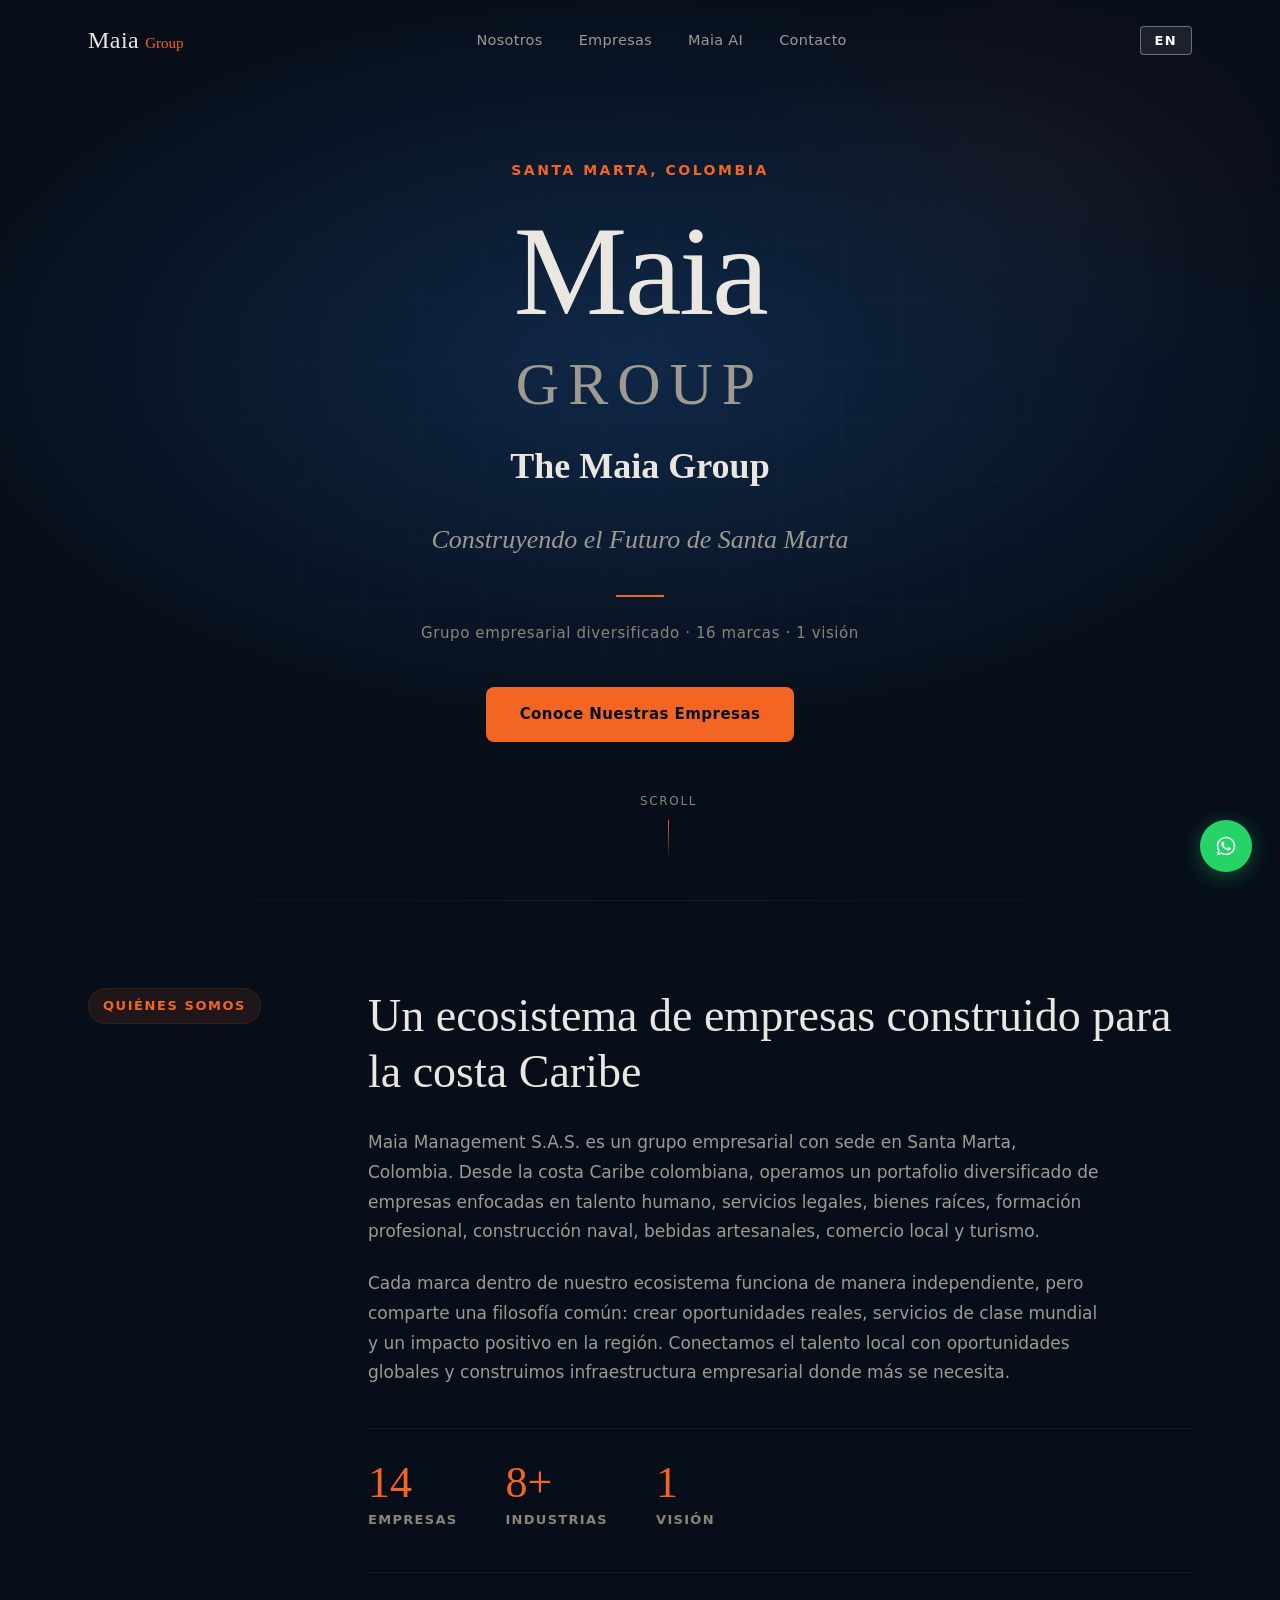
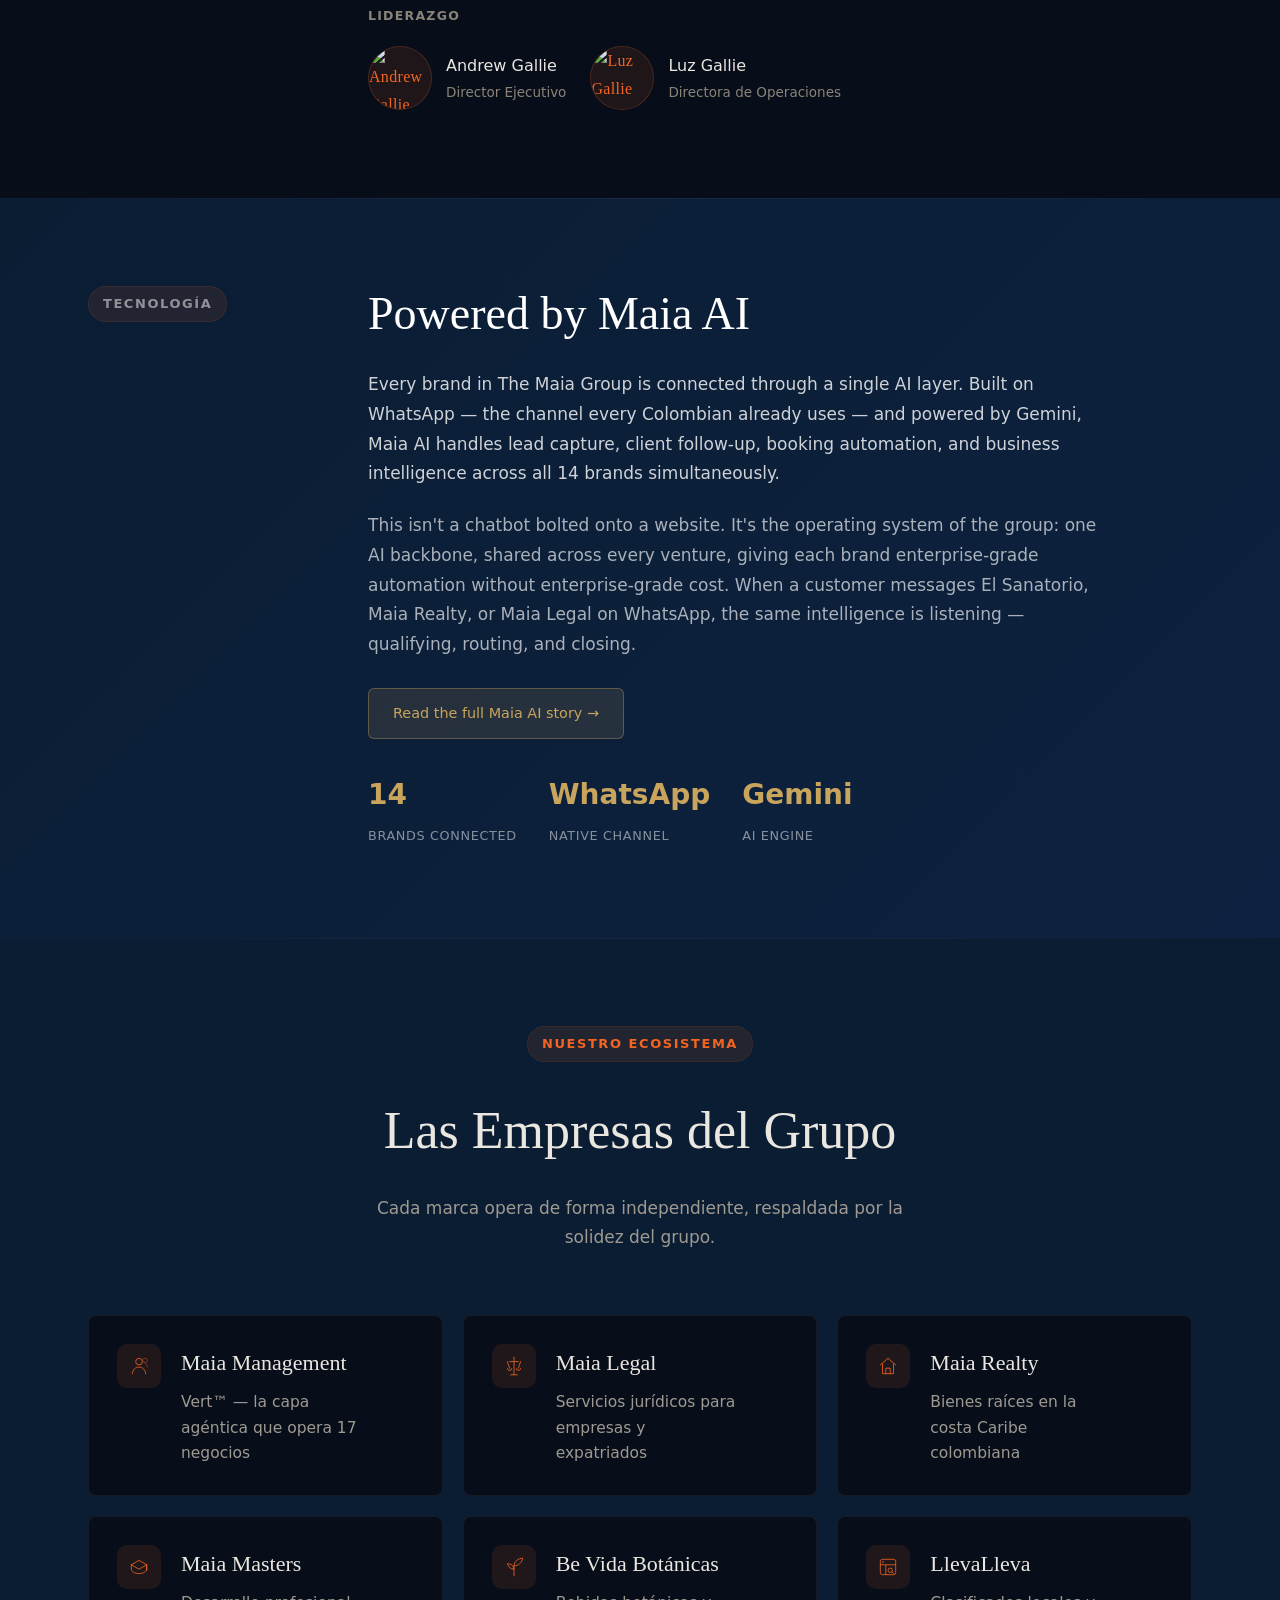
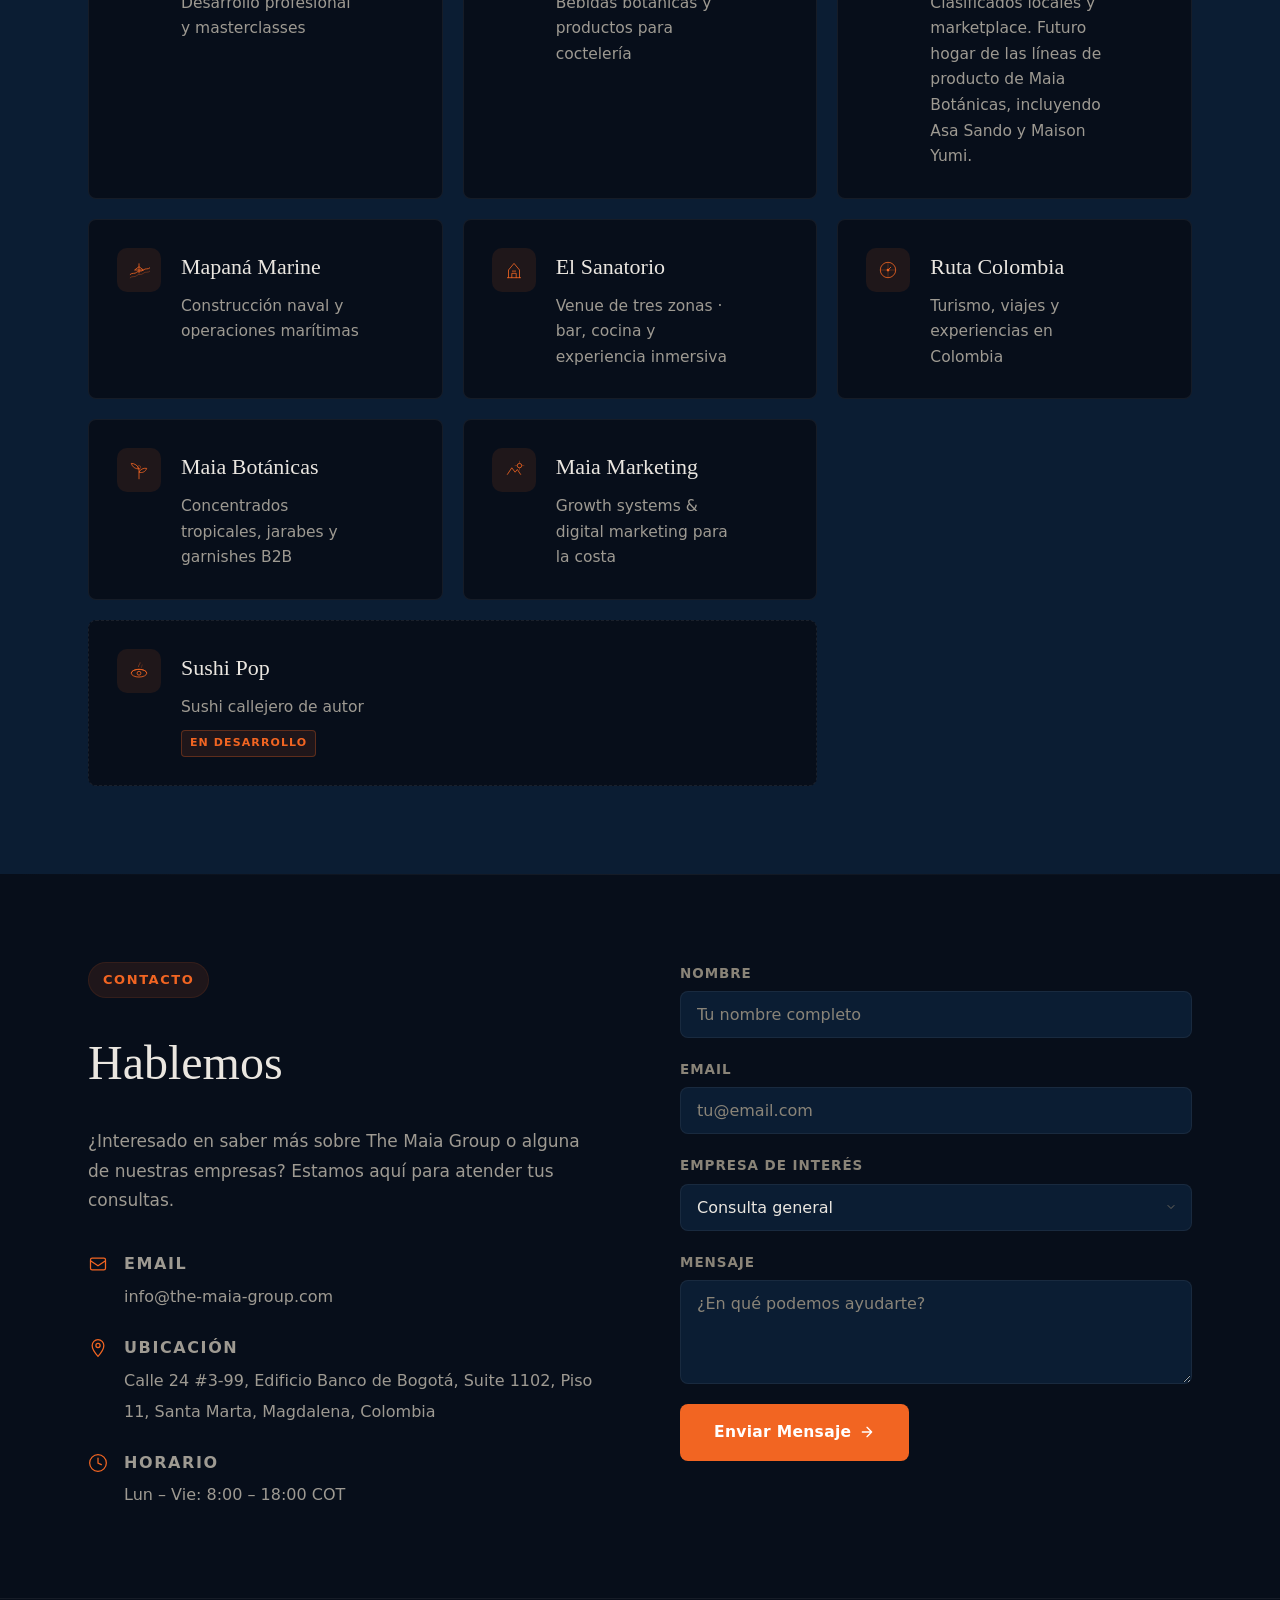
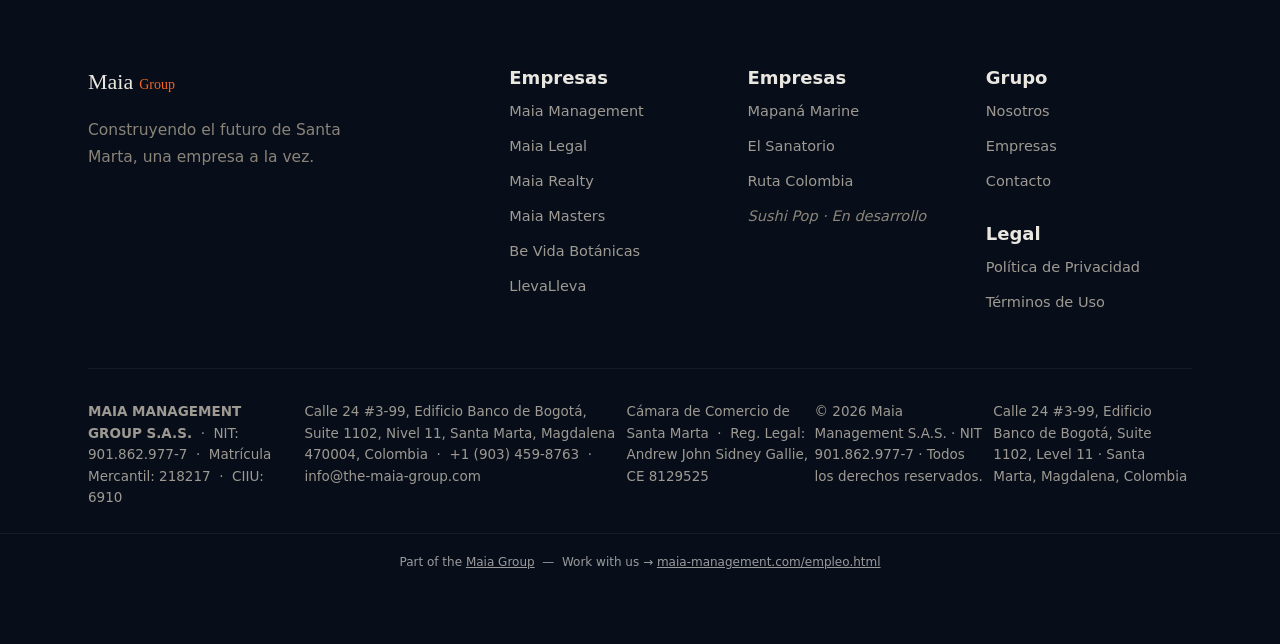
==== commit 4dda5446: "fix(copy): repair em-dash mojibake throughout index.html The em-dash character had been incorrectly " ====
--- a/index.html
+++ b/index.html
@@ -1,127 +1,227 @@
-<!DOCTYPE html>
-<html lang="es"
-      data-title-es="The Maia Group | Construyendo el Futuro de Santa Marta"
-      data-title-en="The Maia Group | Building the Future of Santa Marta"
-      data-desc-es="Grupo empresarial diversificado con sede en Santa Marta, Colombia. 16 marcas operando en talento, derecho, contabilidad, marketing, bienes raÃ­ces, formaciÃ³n, naval, botÃ¡nicas, hospitalidad, gastronomÃ­a y turismo."
-      data-desc-en="Diversified business group headquartered in Santa Marta, Colombia. 16 brands across talent, legal, accounting, marketing, real estate, education, marine, botanicals, hospitality, food &amp; tourism."
-      data-lang-default="es"
-      data-lang-toggle="navigate">
+﻿<!DOCTYPE html>
+<html lang="es">
 <head>
 <meta charset="UTF-8">
-  <script src="/consent-banner.js?v=20260530" defer></script>
 <meta name="viewport" content="width=device-width, initial-scale=1.0">
-<title>The Maia Group | Construyendo el Futuro de Santa Marta</title>
-<meta name="description" content="Grupo empresarial en Santa Marta con marcas de talento, legal, contabilidad, marketing, bienes raÃ­ces, formaciÃ³n, hospitalidad, gastronomÃ­a y tecnologÃ­a.">
-<meta name="keywords" content="Maia Group, grupo empresarial Colombia, Santa Marta, holding company Colombia, Maia Management, Vert, Maia Recruitment, Maia Legal, Maia JurÃ­dica, Maia Realty, Maia Masters, Maia Contable, Maia Marketing, Maia BotÃ¡nicas, Mapana Marine, Be Vida, LlevaLleva, El Sanatorio, Chuzo Tokyo, Ruta Colombia, Sushi Pop">
+<title>The Maia Group — Construyendo el Futuro de Santa Marta</title>
+<meta name="description" content="The Maia Group S.A.S. — Grupo empresarial con sede en Santa Marta, Colombia. Talento, derecho, bienes raíces, formación, construcción naval, bebidas botánicas, turismo y más.">
+<meta name="keywords" content="Maia Group, grupo empresarial Colombia, Santa Marta, holding company Colombia, Maia Management, Maia Legal, Maia Realty, Maia Masters, Mapaná Marine, Be Vida, LlevaLleva, El Sanatorio, Ruta Colombia, Sushi Pop">
 <meta name="robots" content="index, follow, max-snippet:-1, max-image-preview:large, max-video-preview:-1">
-<meta name="author" content="Maia Management S.A.S.">
+<meta name="author" content="MAIA MANAGEMENT GROUP S.A.S.">
 <link rel="canonical" href="https://the-maia-group.com/">
-<!-- hreflang: ES at /, EN at /en/ â€” reciprocal and indexable. -->
+<!-- hreflang — bilingual ES/EN site -->
 <link rel="alternate" hreflang="es" href="https://the-maia-group.com/">
-<link rel="alternate" hreflang="en" href="https://the-maia-group.com/en/">
+<link rel="alternate" hreflang="en" href="https://the-maia-group.com/">
 <link rel="alternate" hreflang="x-default" href="https://the-maia-group.com/">
+<link rel="sitemap" type="application/xml" href="/sitemap.xml">
 <meta name="geo.region" content="CO-MAG">
 <meta name="geo.placename" content="Santa Marta, Colombia">
 <meta name="ICBM" content="11.2408,-74.1990">
 
 <!-- Open Graph -->
 <meta property="og:type" content="website">
-<meta property="og:title" content="The Maia Group â€” Construyendo el Futuro de Santa Marta">
-<meta property="og:description" content="Grupo empresarial diversificado con sede en Santa Marta, Colombia. Talento, derecho, bienes raÃ­ces, formaciÃ³n, operaciones marÃ­timas y mÃ¡s.">
+<meta property="og:title" content="The Maia Group — Construyendo el Futuro de Santa Marta">
+<meta property="og:description" content="Grupo empresarial diversificado con sede en Santa Marta, Colombia. Talento, derecho, bienes raíces, formación, operaciones marítimas y más.">
 <meta property="og:url" content="https://the-maia-group.com/">
 <meta property="og:site_name" content="The Maia Group">
 <meta property="og:locale" content="es_CO">
 <meta property="og:locale:alternate" content="en_US">
-<meta property="og:image" content="https://the-maia-group.com/og-image.png">
+<meta property="og:image" content="https://the-maia-group.com/images/people/andrew-group-corporate.png">
 <meta property="og:image:width" content="1200">
 <meta property="og:image:height" content="630">
-<meta property="og:image:alt" content="The Maia Group â€” Grupo empresarial diversificado en Santa Marta, Colombia">
+<meta property="og:image:alt" content="The Maia Group — Grupo Empresarial Santa Marta, Colombia">
 
 <!-- Twitter Card -->
 <meta name="twitter:card" content="summary_large_image">
-<meta name="twitter:title" content="The Maia Group â€” Construyendo el Futuro de Santa Marta">
+<meta name="twitter:title" content="The Maia Group — Construyendo el Futuro de Santa Marta">
 <meta name="twitter:description" content="Grupo empresarial diversificado con sede en Santa Marta, Colombia.">
-<meta name="twitter:image" content="https://the-maia-group.com/og-image.png">
-<meta name="twitter:site" content="@MaiaGroupCO">
-<meta name="twitter:creator" content="@MaiaGroupCO">
+<meta name="twitter:image" content="https://the-maia-group.com/images/people/andrew-group-corporate.png">
 
 <!-- Favicons -->
 <link rel="icon" type="image/svg+xml" href="/favicon.svg">
-<link rel="icon" type="image/png" sizes="32x32" href="/favicon-32x32.png?v=20260524-r1">
-<link rel="icon" type="image/png" sizes="16x16" href="/favicon-16x16.png?v=20260524-r1">
-<link rel="icon" type="image/x-icon" href="/favicon.ico">
-<link rel="apple-touch-icon" sizes="180x180" href="/apple-touch-icon.png?v=20260524-r1">
-<link rel="manifest" href="/site.webmanifest">
+<link rel="icon" type="image/png" sizes="32x32" href="/favicon-32x32.png">
+<link rel="icon" type="image/png" sizes="16x16" href="/favicon-16x16.png">
+<link rel="apple-touch-icon" sizes="180x180" href="/apple-touch-icon.png">
 <meta name="theme-color" content="#0B1D33">
 
-<!-- Structured Data -->
+<!-- Structured Data — Organization + LocalBusiness -->
 <script type="application/ld+json">
 {
   "@context": "https://schema.org",
-  "@type": "Organization",
-  "@id": "https://the-maia-group.com/#organization",
+  "@type": ["Organization", "LocalBusiness", "Corporation"],
   "name": "The Maia Group",
-  "alternateName": ["Maia Management S.A.S.", "Grupo Maia", "Maia Group"],
-  "legalName": "Maia Management S.A.S.",
+  "legalName": "MAIA MANAGEMENT GROUP S.A.S.",
+  "alternateName": ["The Maia Group S.A.S.", "Maia Group"],
+  "description": "Grupo empresarial diversificado con sede en Santa Marta, Colombia. Operamos 14 marcas en 8+ industrias: talento humano, servicios jurídicos, bienes raíces, formación profesional, construcción naval, bebidas botánicas, comercio local y turismo.",
+  "url": "https://the-maia-group.com",
+  "logo": "https://the-maia-group.com/favicon.svg",
+  "image": "https://the-maia-group.com/images/people/andrew-group-corporate.png",
+  "telephone": "+19034598763",
+  "email": "info@maia-management.com",
   "taxID": "901.862.977-7",
   "vatID": "901.862.977-7",
-  "identifier": {"@type": "PropertyValue", "propertyID": "NIT", "value": "901.862.977-7"},
-  "description": "Grupo empresarial diversificado con sede en Santa Marta, Colombia. 16 marcas operando en talento humano, derecho, contabilidad, marketing, bienes raÃ­ces, formaciÃ³n, construcciÃ³n naval, botÃ¡nicas, hospitalidad, gastronomÃ­a y turismo.",
-  "url": "https://the-maia-group.com",
-  "logo": "https://the-maia-group.com/og-image.png",
-  "image": "https://the-maia-group.com/og-image.png",
-  "foundingLocation": {"@type": "Place", "name": "Santa Marta, Magdalena, Colombia"},
+  "identifier": [
+    {
+      "@type": "PropertyValue",
+      "name": "NIT",
+      "value": "901.862.977-7"
+    },
+    {
+      "@type": "PropertyValue",
+      "name": "Matrícula Mercantil",
+      "value": "218217"
+    },
+    {
+      "@type": "PropertyValue",
+      "name": "CIIU",
+      "value": "6910"
+    }
+  ],
   "address": {
     "@type": "PostalAddress",
-    "streetAddress": "Calle 24 #3-99, Edificio Banco de BogotÃ¡, Suite 1102, Piso 11",
+    "streetAddress": "Calle 24 #3-99, Edificio Banco de Bogotá, Suite 1102, Level 11",
     "addressLocality": "Santa Marta",
     "addressRegion": "Magdalena",
-    "postalCode": "470004",
+    "postalCode": "470007",
     "addressCountry": "CO"
   },
-  "areaServed": [
-    {"@type": "City", "name": "Santa Marta"},
-    {"@type": "Country", "name": "Colombia"},
-    {"@type": "Country", "name": "United States"}
+  "geo": {
+    "@type": "GeoCoordinates",
+    "latitude": "11.2408",
+    "longitude": "-74.1990"
+  },
+  "openingHoursSpecification": [
+    {
+      "@type": "OpeningHoursSpecification",
+      "dayOfWeek": ["Monday","Tuesday","Wednesday","Thursday","Friday"],
+      "opens": "08:00",
+      "closes": "18:00"
+    }
   ],
+  "foundingDate": "2024",
+  "numberOfEmployees": {
+    "@type": "QuantitativeValue",
+    "minValue": 1
+  },
+  "areaServed": {
+    "@type": "Place",
+    "name": "Santa Marta, Magdalena, Colombia"
+  },
   "member": [
-    {"@type": "Person", "name": "Andrew Gallie", "jobTitle": "CEO"},
-    {"@type": "Person", "name": "Luz Gallie", "jobTitle": "COO"}
+    {
+      "@type": "Person",
+      "name": "Andrew John Sidney Gallie",
+      "jobTitle": "Director Ejecutivo / CEO",
+      "identifier": "CE 8129525"
+    },
+    {
+      "@type": "Person",
+      "name": "Luz Gallie",
+      "jobTitle": "Directora de Operaciones / COO"
+    }
   ],
   "subOrganization": [
-    {"@type": "Organization", "name": "Maia Management", "description": "Vert â€” capa agÃ©ntica de operaciones que opera todo el portafolio Maia", "url": "https://maia-management.com"},
-    {"@type": "Organization", "name": "Maia Legal", "description": "Servicios legales corporativos y migratorios", "url": "https://maia-legal.com"},
-    {"@type": "Organization", "name": "Maia JurÃ­dica", "description": "Servicios jurÃ­dicos en espaÃ±ol para empresas y personas en Colombia", "url": "https://maia-juridica.com"},
-    {"@type": "Organization", "name": "Maia Contable", "description": "Servicios contables y tributarios para empresas en Colombia", "url": "https://maia-contable.com"},
-    {"@type": "Organization", "name": "Maia Marketing", "description": "Agencia de marketing y comunicaciÃ³n digital", "url": },
-    {"@type": "Organization", "name": "Maia Realty", "description": "Bienes raÃ­ces y desarrollo inmobiliario", "url": },
-    {"@type": "EducationalOrganization", "name": "Maia Masters Academy", "description": "Cursos cortos de formaciÃ³n profesional en Santa Marta", "url": },
-    {"@type": "Organization", "name": "Mapana Marine", "description": "FabricaciÃ³n de embarcaciones RIB y operaciones marÃ­timas", "url": },
-    {"@type": "Organization", "name": "Be Vida", "description": "Bebidas botÃ¡nicas artesanales", "url": },
-    {"@type": "Organization", "name": "Maia BotÃ¡nicas", "description": "BotÃ¡nicas artesanales y productos naturales. Nuevas lÃ­neas en desarrollo: Asa Sando y Maison Yumi", "url": "https://maia-botanicas.com"},
-    {"@type": "Organization", "name": "LlevaLleva", "description": "Plataforma de clasificados y marketplace en Santa Marta. Futuro hogar de las lÃ­neas de Maia BotÃ¡nicas (Asa Sando, Maison Yumi)", "url": },
-    {"@type": "Organization", "name": "El Sanatorio", "description": "Venue de tres zonas: bar, cocina y experiencia inmersiva", "url": "https://el-sanatorio.com"},
-    {"@type": "Organization", "name": "Ruta Colombia", "description": "Turismo y experiencias en Colombia", "url": },
-    {"@type": "Organization", "name": "Maia Recruitment", "description": "AdquisiciÃ³n de talento bilingÃ¼e y headhunting", "url": "https://maia-recruitment.com"},
-    {"@type": "Organization", "name": "La Farmacia", "description": "Barra de cÃ³cteles macabros dentro de El Sanatorio", "url": "https://el-sanatorio.com/la-farmacia/"},
-    {"@type": "Organization", "name": "Chuzo Tokyo", "description": "Barra de yakitori dentro de El Sanatorio", "url": "https://el-sanatorio.com/chuzo-tokyo/"},
-    {"@type": "Organization", "name": "Sushi Pop", "description": "Restaurante japonÃ©s en Santa Marta", "url": "https://sushi-pop.co"}
+    {
+      "@type": "Organization",
+      "name": "Maia Management",
+      "url": "https://maia-management.com",
+      "description": "Adquisición de talento y headhunting bilingüe"
+    },
+    {
+      "@type": ["Organization", "LegalService"],
+      "name": "Maia Legal",
+      "url": "https://maia-legal.com",
+      "description": "Servicios jurídicos para empresas y expatriados"
+    },
+    {
+      "@type": ["Organization", "RealEstateAgent"],
+      "name": "Maia Realty",
+      "url": "https://maia-realty.com",
+      "description": "Bienes raíces en la costa Caribe colombiana"
+    },
+    {
+      "@type": ["Organization", "EducationalOrganization"],
+      "name": "Maia Masters",
+      "url": "https://maia-masters.com",
+      "description": "Desarrollo profesional y masterclasses en video"
+    },
+    {
+      "@type": "Organization",
+      "name": "Mapaná Marine",
+      "url": "https://mapana-marine.com",
+      "description": "Construcción naval y operaciones marítimas"
+    },
+    {
+      "@type": ["Organization", "FoodEstablishment"],
+      "name": "Be Vida Botánicas",
+      "url": "https://be-vida.com",
+      "description": "Bebidas botánicas y productos para coctelería"
+    },
+    {
+      "@type": ["Organization", "ShoppingCenter"],
+      "name": "LlevaLleva",
+      "url": "https://llevalleva.com",
+      "description": "Clasificados locales y marketplace"
+    },
+    {
+      "@type": ["Organization", "BarOrPub"],
+      "name": "El Sanatorio",
+      "url": "https://el-sanatorio.com",
+      "description": "Dark kitchen bar — gastronomía y coctelería"
+    },
+    {
+      "@type": ["Organization", "TravelAgency"],
+      "name": "Ruta Colombia",
+      "url": "https://ruta-colombia.com",
+      "description": "Turismo, viajes y experiencias en Colombia"
+    },
+    {
+      "@type": ["Organization", "FoodEstablishment"],
+      "name": "Sushi Pop",
+      "description": "Sushi callejero de autor — próximamente"
+    }
   ],
-  "numberOfEmployees": {"@type": "QuantitativeValue", "minValue": 25},
-  "knowsLanguage": ["es", "en"]
+  "sameAs": [
+    "https://the-maia-group.com"
+  ],
+  "knowsLanguage": ["es", "en"],
+  "hasMap": "https://maps.google.com/?q=Calle+24+%233-99+Edificio+Banco+de+Bogot%C3%A1+Santa+Marta+Colombia"
 }
 </script>
 
+<!-- Fonts -->
+<link rel="preconnect" href="https://fonts.googleapis.com">
+<link rel="preconnect" href="https://fonts.gstatic.com" crossorigin>
+<link href="https://fonts.googleapis.com/css2?family=Cormorant:ital,wght@0,300;0,400;0,500;0,600;1,300;1,400&family=Inter:wght@300;400;500;600&display=swap" rel="stylesheet">
 
 <!-- Styles -->
-<link rel="stylesheet" href="css/styles.css?v=20260511-typo1">
+<link rel="stylesheet" href="css/styles.css">
+  <link rel="preconnect" href="https://www.googletagmanager.com">
+  <link rel="dns-prefetch" href="https://maia-management.com">
+  <link rel="dns-prefetch" href="https://maia-legal.com">
+
+<!-- Structured Data — WebSite -->
+<script type="application/ld+json">
+{
+  "@context": "https://schema.org",
+  "@type": "WebSite",
+  "@id": "https://the-maia-group.com/#website",
+  "url": "https://the-maia-group.com",
+  "name": "The Maia Group",
+  "publisher": {
+    "@type": "Organization",
+    "@id": "https://the-maia-group.com/#organization",
+    "name": "The Maia Group"
+  }
+}
+</script>
 </head>
 <body>
 
 <!-- Navigation -->
 <nav class="nav" id="nav">
   <div class="nav__inner">
-    <a href="#hero" class="nav__logo" aria-label="The Maia Group home">
+    <a href="#" class="nav__logo">
       <span class="nav__logo-the">The</span>
       <span class="nav__logo-maia">Maia</span>
       <span class="nav__logo-group">Group</span>
@@ -129,11 +229,12 @@
     <div class="nav__links" id="navLinks">
       <a href="#nosotros" class="nav__link" data-i18n="nav.about">Nosotros</a>
       <a href="#empresas" class="nav__link" data-i18n="nav.companies">Empresas</a>
+      <a href="#maia-ai" class="nav__link">Maia AI</a>
       <a href="#contacto" class="nav__link" data-i18n="nav.contact">Contacto</a>
     </div>
     <div class="nav__actions">
-<button type="button" class="nav__lang" id="langToggle">EN</button>
-<button type="button" class="nav__toggle" id="navToggle" aria-label="Abrir menÃº">
+      <button class="nav__lang" id="langToggle" aria-label="Switch language">EN</button>
+      <button class="nav__toggle" id="navToggle" aria-label="Abrir men—">
         <span></span>
         <span></span>
         <span></span>
@@ -151,13 +252,16 @@
   <div class="hero__content">
     <p class="hero__location">Santa Marta, Colombia</p>
     <h1 class="hero__title">
-      <span class="hero__title-the">The</span>
-      <span class="hero__title-maia">Maia</span>
-      <span class="hero__title-group">Group</span>
+      <!-- Visually split via CSS spans; semantically reads as "The Maia Group" -->
+      <span class="hero__title-the" aria-hidden="true">The</span><!--
+      --><span class="hero__title-maia" aria-hidden="true">Maia</span><!--
+      --><span class="hero__title-group" aria-hidden="true">Group</span>
+      <!-- Screen-reader-only unified text: -->
+      <span class="sr-only">The Maia Group</span>
     </h1>
     <p class="hero__tagline" data-i18n="hero.tagline">Construyendo el Futuro de Santa Marta</p>
     <div class="hero__line"></div>
-    <p class="hero__sub" data-i18n="hero.sub">Grupo empresarial diversificado &middot; 16 marcas &middot; 1 visiÃ³n</p>
+    <p class="hero__sub" data-i18n="hero.sub">Grupo empresarial diversificado &middot; 11 marcas &middot; 1 visión</p>
     <a href="#empresas" class="hero__cta" data-i18n="hero.cta">Conoce Nuestras Empresas</a>
   </div>
   <div class="hero__scroll">
@@ -172,23 +276,23 @@
   <div class="container">
     <div class="about__grid">
       <div class="about__label">
-        <span class="section-tag" data-i18n="about.tag">QuiÃ©nes Somos</span>
+        <span class="section-tag" data-i18n="about.tag">Quiénes Somos</span>
       </div>
       <div class="about__content">
         <h2 class="about__title" data-i18n="about.title">Un ecosistema de empresas construido para la costa Caribe</h2>
         <p class="about__text" data-i18n="about.p1">
-          Maia Management S.A.S. es un grupo empresarial con sede en Santa Marta, Colombia. Desde la costa Caribe colombiana,
-          operamos un portafolio diversificado de empresas enfocadas en talento humano, servicios legales, bienes raÃ­ces,
-          formaciÃ³n profesional, construcciÃ³n naval, bebidas artesanales, comercio local y turismo.
+          The Maia Group S.A.S. es un grupo empresarial con sede en Santa Marta, Colombia. Desde la costa Caribe colombiana,
+          operamos un portafolio diversificado de empresas enfocadas en talento humano, servicios legales, bienes raíces,
+          formación profesional, construcción naval, bebidas artesanales, comercio local y turismo.
         </p>
         <p class="about__text" data-i18n="about.p2">
-          Cada marca dentro de nuestro ecosistema funciona de manera independiente, pero comparte una filosofÃ­a comÃºn:
-          crear oportunidades reales, servicios de clase mundial y un impacto positivo en la regiÃ³n. Conectamos el talento
-          local con oportunidades globales y construimos infraestructura empresarial donde mÃ¡s se necesita.
+          Cada marca dentro de nuestro ecosistema funciona de manera independiente, pero comparte una filosofía común:
+          crear oportunidades reales, servicios de clase mundial y un impacto positivo en la región. Conectamos el talento
+          local con oportunidades globales y construimos infraestructura empresarial donde más se necesita.
         </p>
         <div class="about__stats">
           <div class="stat">
-            <span class="stat__number">16</span>
+            <span class="stat__number">14</span>
             <span class="stat__label" data-i18n="stat.companies">Empresas</span>
           </div>
           <div class="stat">
@@ -197,26 +301,67 @@
           </div>
           <div class="stat">
             <span class="stat__number">1</span>
-            <span class="stat__label" data-i18n="stat.vision">VisiÃ³n</span>
+            <span class="stat__label" data-i18n="stat.vision">Visión</span>
           </div>
         </div>
         <div class="about__leadership">
           <h3 class="about__leadership-title" data-i18n="leadership.title">Liderazgo</h3>
           <div class="about__leaders">
             <div class="about__leader">
-              <div class="about__leader-avatar">AG</div>
+              <div class="about__leader-avatar" style="width:64px;height:64px;border-radius:50%;overflow:hidden;padding:0;"><img src="images/people/andrew-group-corporate.png" alt="Andrew Gallie" style="width:100%;height:100%;object-fit:cover;object-position:center top;"></div>
               <div class="about__leader-info">
                 <strong class="about__leader-name">Andrew Gallie</strong>
                 <span class="about__leader-role" data-i18n="leadership.ceo">Director Ejecutivo</span>
               </div>
             </div>
             <div class="about__leader">
-              <div class="about__leader-avatar">LG</div>
+              <div class="about__leader-avatar" style="width:64px;height:64px;border-radius:50%;overflow:hidden;padding:0;"><img src="images/people/andrew-group-corporate.png" alt="Luz Gallie" style="width:100%;height:100%;object-fit:cover;object-position:80% top;"></div>
               <div class="about__leader-info">
                 <strong class="about__leader-name">Luz Gallie</strong>
                 <span class="about__leader-role" data-i18n="leadership.coo">Directora de Operaciones</span>
               </div>
             </div>
+          </div>
+        </div>
+      </div>
+    </div>
+  </div>
+</section>
+
+
+<!-- Maia AI -->
+<section class="about" id="maia-ai" style="background:linear-gradient(135deg,#0B1D33 0%,#0d2240 100%);color:#fff;">
+  <div class="container">
+    <div class="about__grid">
+      <div class="about__label">
+        <span class="section-tag" style="color:rgba(255,255,255,0.5);">Tecnología</span>
+      </div>
+      <div class="about__content">
+        <h2 class="about__title" style="color:#fff;">Powered by Maia AI</h2>
+        <p class="about__text" style="color:rgba(255,255,255,0.8);">
+          Every brand in The Maia Group is connected through a single AI layer. Built on WhatsApp — the channel every Colombian already uses — and powered by Gemini, Maia AI handles lead capture, client follow-up, booking automation, and business intelligence across all 14 brands simultaneously.
+        </p>
+        <p class="about__text" style="color:rgba(255,255,255,0.65);">
+          This isn't a chatbot bolted onto a website. It's the operating system of the group: one AI backbone, shared across every venture, giving each brand enterprise-grade automation without enterprise-grade cost. When a customer messages El Sanatorio, Maia Realty, or Maia Legal on WhatsApp, the same intelligence is listening — qualifying, routing, and closing.
+        </p>
+        <div style="margin-top:1.75rem;">
+          <a href="https://maia-management.com/maia-ai.html" target="_blank" rel="noopener"
+             style="display:inline-flex;align-items:center;gap:0.5rem;padding:0.75rem 1.5rem;background:rgba(184,150,90,0.15);border:1px solid rgba(184,150,90,0.4);color:#c8a45c;text-decoration:none;border-radius:6px;font-size:0.9rem;font-weight:500;transition:background 0.2s;">
+            Read the full Maia AI story &rarr;
+          </a>
+        </div>
+        <div style="display:flex;gap:2rem;margin-top:2rem;flex-wrap:wrap;">
+          <div>
+            <span style="display:block;font-size:1.75rem;font-weight:600;color:#c8a45c;">14</span>
+            <span style="font-size:0.8rem;color:rgba(255,255,255,0.5);text-transform:uppercase;letter-spacing:0.05em;">Brands connected</span>
+          </div>
+          <div>
+            <span style="display:block;font-size:1.75rem;font-weight:600;color:#c8a45c;">WhatsApp</span>
+            <span style="font-size:0.8rem;color:rgba(255,255,255,0.5);text-transform:uppercase;letter-spacing:0.05em;">Native channel</span>
+          </div>
+          <div>
+            <span style="display:block;font-size:1.75rem;font-weight:600;color:#c8a45c;">Gemini</span>
+            <span style="font-size:0.8rem;color:rgba(255,255,255,0.5);text-transform:uppercase;letter-spacing:0.05em;">AI engine</span>
           </div>
         </div>
       </div>
@@ -248,26 +393,7 @@
         </div>
         <div class="brand-card__content">
           <h3 class="brand-card__name">Maia Management</h3>
-          <p class="brand-card__desc" data-i18n="brand.management.desc">Vertâ„¢ â€” la capa agÃ©ntica que opera 17 negocios</p>
-        </div>
-        <div class="brand-card__arrow">
-          <svg viewBox="0 0 24 24" fill="none" stroke="currentColor" stroke-width="1.5" stroke-linecap="round" stroke-linejoin="round"><path d="M7 17L17 7M17 7H7M17 7v10"/></svg>
-        </div>
-      </a>
-
-      <!-- Maia Recruitment -->
-      <a href="https://maia-recruitment.com" target="_blank" rel="noopener" class="brand-card" data-accent="recruitment">
-        <div class="brand-card__icon">
-          <svg viewBox="0 0 40 40" fill="none" xmlns="http://www.w3.org/2000/svg">
-            <circle cx="15" cy="14" r="5" stroke="currentColor" stroke-width="1.5"/>
-            <path d="M5 32c0-5.523 4.477-10 10-10s10 4.477 10 10" stroke="currentColor" stroke-width="1.5" stroke-linecap="round"/>
-            <circle cx="29" cy="22" r="5" stroke="currentColor" stroke-width="1.5" opacity="0.6"/>
-            <path d="M32.5 25.5L36 29" stroke="currentColor" stroke-width="1.5" stroke-linecap="round" opacity="0.6"/>
-          </svg>
-        </div>
-        <div class="brand-card__content">
-          <h3 class="brand-card__name">Maia Recruitment</h3>
-          <p class="brand-card__desc" data-i18n="brand.recruitment.desc">AdquisiciÃ³n de talento bilingÃ¼e y headhunting</p>
+          <p class="brand-card__desc" data-i18n="brand.management.desc">Adquisición de talento y headhunting bilingüe</p>
         </div>
         <div class="brand-card__arrow">
           <svg viewBox="0 0 24 24" fill="none" stroke="currentColor" stroke-width="1.5" stroke-linecap="round" stroke-linejoin="round"><path d="M7 17L17 7M17 7H7M17 7v10"/></svg>
@@ -286,60 +412,7 @@
         </div>
         <div class="brand-card__content">
           <h3 class="brand-card__name">Maia Legal</h3>
-          <p class="brand-card__desc" data-i18n="brand.legal.desc">Servicios jurÃ­dicos para empresas y expatriados</p>
-        </div>
-        <div class="brand-card__arrow">
-          <svg viewBox="0 0 24 24" fill="none" stroke="currentColor" stroke-width="1.5" stroke-linecap="round" stroke-linejoin="round"><path d="M7 17L17 7M17 7H7M17 7v10"/></svg>
-        </div>
-      </a>
-
-      <!-- Maia JurÃ­dica -->
-      <a href="https://maia-juridica.com" target="_blank" rel="noopener" class="brand-card" data-accent="juridica">
-        <div class="brand-card__icon">
-          <svg viewBox="0 0 40 40" fill="none" xmlns="http://www.w3.org/2000/svg">
-            <path d="M8 8h18l6 6v18a2 2 0 01-2 2H10a2 2 0 01-2-2V8z" stroke="currentColor" stroke-width="1.5" stroke-linejoin="round"/>
-            <path d="M26 8v6h6" stroke="currentColor" stroke-width="1.5" stroke-linejoin="round"/>
-            <path d="M14 22h12M14 28h8" stroke="currentColor" stroke-width="1.5" stroke-linecap="round"/>
-          </svg>
-        </div>
-        <div class="brand-card__content">
-          <h3 class="brand-card__name">Maia JurÃ­dica</h3>
-          <p class="brand-card__desc" data-i18n="brand.juridica.desc">Servicios jurÃ­dicos en espaÃ±ol para empresas y personas</p>
-        </div>
-        <div class="brand-card__arrow">
-          <svg viewBox="0 0 24 24" fill="none" stroke="currentColor" stroke-width="1.5" stroke-linecap="round" stroke-linejoin="round"><path d="M7 17L17 7M17 7H7M17 7v10"/></svg>
-        </div>
-      </a>
-
-      <!-- Maia Contable -->
-      <a href="https://maia-contable.com" target="_blank" rel="noopener" class="brand-card" data-accent="contable">
-        <div class="brand-card__icon">
-          <svg viewBox="0 0 40 40" fill="none" xmlns="http://www.w3.org/2000/svg">
-            <rect x="8" y="6" width="24" height="28" rx="2" stroke="currentColor" stroke-width="1.5"/>
-            <path d="M14 14h12M14 20h12M14 26h6" stroke="currentColor" stroke-width="1.5" stroke-linecap="round"/>
-            <circle cx="26" cy="26" r="3" stroke="currentColor" stroke-width="1.5" opacity="0.6"/>
-          </svg>
-        </div>
-        <div class="brand-card__content">
-          <h3 class="brand-card__name">Maia Contable</h3>
-          <p class="brand-card__desc" data-i18n="brand.contable.desc">Contabilidad y servicios tributarios para empresas</p>
-        </div>
-        <div class="brand-card__arrow">
-          <svg viewBox="0 0 24 24" fill="none" stroke="currentColor" stroke-width="1.5" stroke-linecap="round" stroke-linejoin="round"><path d="M7 17L17 7M17 7H7M17 7v10"/></svg>
-        </div>
-      </a>
-
-      <!-- Maia Marketing -->
-      <a href="https://maia-marketing-engine.netlify.app" target="_blank" rel="noopener" class="brand-card" data-accent="marketing">
-        <div class="brand-card__icon">
-          <svg viewBox="0 0 40 40" fill="none" xmlns="http://www.w3.org/2000/svg">
-            <path d="M6 30l8-12 7 6 13-16" stroke="currentColor" stroke-width="1.5" stroke-linecap="round" stroke-linejoin="round"/>
-            <path d="M28 8h6v6" stroke="currentColor" stroke-width="1.5" stroke-linecap="round" stroke-linejoin="round"/>
-          </svg>
-        </div>
-        <div class="brand-card__content">
-          <h3 class="brand-card__name">Maia Marketing</h3>
-          <p class="brand-card__desc" data-i18n="brand.marketing.desc">Estrategia, contenido y campaÃ±as para marcas Maia y aliadas</p>
+          <p class="brand-card__desc" data-i18n="brand.legal.desc">Servicios jurídicos para empresas y expatriados</p>
         </div>
         <div class="brand-card__arrow">
           <svg viewBox="0 0 24 24" fill="none" stroke="currentColor" stroke-width="1.5" stroke-linecap="round" stroke-linejoin="round"><path d="M7 17L17 7M17 7H7M17 7v10"/></svg>
@@ -350,13 +423,14 @@
       <a href="https://maia-realty.com" target="_blank" rel="noopener" class="brand-card" data-accent="realty">
         <div class="brand-card__icon">
           <svg viewBox="0 0 40 40" fill="none" xmlns="http://www.w3.org/2000/svg">
-            <path d="M6 34V18l14-10 14 10v16" stroke="currentColor" stroke-width="1.5" stroke-linecap="round" stroke-linejoin="round"/>
-            <path d="M16 34V22h8v12" stroke="currentColor" stroke-width="1.5" stroke-linecap="round" stroke-linejoin="round"/>
+            <path d="M6 18L20 6l14 12" stroke="currentColor" stroke-width="1.5" stroke-linecap="round" stroke-linejoin="round"/>
+            <path d="M10 16v18h20V16" stroke="currentColor" stroke-width="1.5" stroke-linecap="round"/>
+            <path d="M16 34V24h8v10" stroke="currentColor" stroke-width="1.5" stroke-linecap="round"/>
           </svg>
         </div>
         <div class="brand-card__content">
           <h3 class="brand-card__name">Maia Realty</h3>
-          <p class="brand-card__desc" data-i18n="brand.realty.desc">Inmobiliaria curada Â· Santa Marta y costa norte</p>
+          <p class="brand-card__desc" data-i18n="brand.realty.desc">Bienes raíces en la costa Caribe colombiana</p>
         </div>
         <div class="brand-card__arrow">
           <svg viewBox="0 0 24 24" fill="none" stroke="currentColor" stroke-width="1.5" stroke-linecap="round" stroke-linejoin="round"><path d="M7 17L17 7M17 7H7M17 7v10"/></svg>
@@ -367,48 +441,32 @@
       <a href="https://maia-masters.com" target="_blank" rel="noopener" class="brand-card" data-accent="masters">
         <div class="brand-card__icon">
           <svg viewBox="0 0 40 40" fill="none" xmlns="http://www.w3.org/2000/svg">
-            <path d="M8 16l12-8 12 8-12 8z" stroke="currentColor" stroke-width="1.5" stroke-linejoin="round"/>
-            <path d="M12 20v8c0 2 4 4 8 4s8-2 8-4v-8" stroke="currentColor" stroke-width="1.5" stroke-linecap="round"/>
+            <path d="M20 8l-14 8 14 8 14-8-14-8z" stroke="currentColor" stroke-width="1.5" stroke-linejoin="round"/>
+            <path d="M6 16v8c0 4 6.268 8 14 8s14-4 14-8v-8" stroke="currentColor" stroke-width="1.5" stroke-linecap="round"/>
+            <path d="M34 16v10" stroke="currentColor" stroke-width="1.5" stroke-linecap="round"/>
           </svg>
         </div>
         <div class="brand-card__content">
           <h3 class="brand-card__name">Maia Masters</h3>
-          <p class="brand-card__desc" data-i18n="brand.masters.desc">Programa de mentorÃ­a y desarrollo profesional Maia</p>
-        </div>
-        <div class="brand-card__arrow">
-          <svg viewBox="0 0 24 24" fill="none" stroke="currentColor" stroke-width="1.5" stroke-linecap="round" stroke-linejoin="round"><path d="M7 17L17 7M17 7H7M17 7v10"/></svg>
-        </div>
-      </a>
-
-      <!-- Be Vida -->
+          <p class="brand-card__desc" data-i18n="brand.masters.desc">Desarrollo profesional y masterclasses</p>
+        </div>
+        <div class="brand-card__arrow">
+          <svg viewBox="0 0 24 24" fill="none" stroke="currentColor" stroke-width="1.5" stroke-linecap="round" stroke-linejoin="round"><path d="M7 17L17 7M17 7H7M17 7v10"/></svg>
+        </div>
+      </a>
+
+      <!-- Be Vida Botánicas -->
       <a href="https://be-vida.com" target="_blank" rel="noopener" class="brand-card" data-accent="bevida">
         <div class="brand-card__icon">
           <svg viewBox="0 0 40 40" fill="none" xmlns="http://www.w3.org/2000/svg">
-            <path d="M20 34c-8-6-12-12-12-18a6 6 0 0 1 12 0 6 6 0 0 1 12 0c0 6-4 12-12 18z" stroke="currentColor" stroke-width="1.5" stroke-linejoin="round"/>
-          </svg>
-        </div>
-        <div class="brand-card__content">
-          <h3 class="brand-card__name">Be Vida</h3>
-          <p class="brand-card__desc" data-i18n="brand.bevida.desc">Bebidas RTD y cocteles botÃ¡nicos premium</p>
-        </div>
-        <div class="brand-card__arrow">
-          <svg viewBox="0 0 24 24" fill="none" stroke="currentColor" stroke-width="1.5" stroke-linecap="round" stroke-linejoin="round"><path d="M7 17L17 7M17 7H7M17 7v10"/></svg>
-        </div>
-      </a>
-      <!-- Maia BotÃ¡nicas -->
-      <a href="https://maia-botanicas.com" target="_blank" rel="noopener" class="brand-card" data-accent="botanicas">
-        <div class="brand-card__icon">
-          <svg viewBox="0 0 40 40" fill="none" xmlns="http://www.w3.org/2000/svg">
-            <path d="M20 34V14" stroke="currentColor" stroke-width="1.5" stroke-linecap="round"/>
-            <path d="M20 14c-4-4-10-4-14 0 4 4 10 4 14 0z" stroke="currentColor" stroke-width="1.5" stroke-linejoin="round"/>
-            <path d="M20 22c4-4 10-4 14 0-4 4-10 4-14 0z" stroke="currentColor" stroke-width="1.5" stroke-linejoin="round"/>
-            <path d="M20 30c-3-3-8-3-11 0 3 3 8 3 11 0z" stroke="currentColor" stroke-width="1.5" stroke-linejoin="round" opacity="0.6"/>
-            <circle cx="20" cy="8" r="3" stroke="currentColor" stroke-width="1.5"/>
-          </svg>
-        </div>
-        <div class="brand-card__content">
-          <h3 class="brand-card__name">Maia BotÃ¡nicas</h3>
-          <p class="brand-card__desc" data-i18n="brand.botanicas.desc">BotÃ¡nicas artesanales y productos naturales. Nuevas lÃ­neas en desarrollo: Asa Sando (pan de leche japonÃ©s) y Maison Yumi (despensa asiÃ¡tica fermentada).</p>
+            <path d="M20 36V18" stroke="currentColor" stroke-width="1.5" stroke-linecap="round"/>
+            <path d="M20 18c0-8 8-14 16-14-2 8-8 14-16 14z" stroke="currentColor" stroke-width="1.5"/>
+            <path d="M20 24c0-6-6-10-12-10 1.5 6 6 10 12 10z" stroke="currentColor" stroke-width="1.5"/>
+          </svg>
+        </div>
+        <div class="brand-card__content">
+          <h3 class="brand-card__name">Be Vida Botánicas</h3>
+          <p class="brand-card__desc" data-i18n="brand.bevida.desc">Bebidas botánicas y productos para coctelería</p>
         </div>
         <div class="brand-card__arrow">
           <svg viewBox="0 0 24 24" fill="none" stroke="currentColor" stroke-width="1.5" stroke-linecap="round" stroke-linejoin="round"><path d="M7 17L17 7M17 7H7M17 7v10"/></svg>
@@ -416,34 +474,39 @@
       </a>
 
       <!-- LlevaLleva -->
-      <a href="https://lleva-lleva.com" target="_blank" rel="noopener" class="brand-card" data-accent="llevalleva">
-        <div class="brand-card__icon">
-          <svg viewBox="0 0 40 40" fill="none" xmlns="http://www.w3.org/2000/svg">
-            <path d="M6 14h22l4 8-4 10H6z" stroke="currentColor" stroke-width="1.5" stroke-linejoin="round"/>
-            <circle cx="12" cy="32" r="3" stroke="currentColor" stroke-width="1.5"/>
-            <circle cx="26" cy="32" r="3" stroke="currentColor" stroke-width="1.5"/>
+      <a href="https://llevalleva.com" target="_blank" rel="noopener" class="brand-card" data-accent="lleva">
+        <div class="brand-card__icon">
+          <svg viewBox="0 0 40 40" fill="none" xmlns="http://www.w3.org/2000/svg">
+            <rect x="6" y="6" width="28" height="28" rx="4" stroke="currentColor" stroke-width="1.5"/>
+            <path d="M6 16h28" stroke="currentColor" stroke-width="1.5"/>
+            <path d="M16 16v18" stroke="currentColor" stroke-width="1.5"/>
+            <circle cx="11" cy="11" r="2" fill="currentColor" opacity="0.5"/>
+            <circle cx="24" cy="26" r="4" stroke="currentColor" stroke-width="1.5"/>
+            <path d="M27 29l3 3" stroke="currentColor" stroke-width="1.5" stroke-linecap="round"/>
           </svg>
         </div>
         <div class="brand-card__content">
           <h3 class="brand-card__name">LlevaLleva</h3>
-          <p class="brand-card__desc" data-i18n="brand.llevalleva.desc">DistribuciÃ³n y logÃ­stica para el ecosistema Maia</p>
-        </div>
-        <div class="brand-card__arrow">
-          <svg viewBox="0 0 24 24" fill="none" stroke="currentColor" stroke-width="1.5" stroke-linecap="round" stroke-linejoin="round"><path d="M7 17L17 7M17 7H7M17 7v10"/></svg>
-        </div>
-      </a>
-
-      <!-- Mapana Marine -->
-      <a href="https://mapana-marine.com" target="_blank" rel="noopener" class="brand-card" data-accent="mapana">
-        <div class="brand-card__icon">
-          <svg viewBox="0 0 40 40" fill="none" xmlns="http://www.w3.org/2000/svg">
-            <path d="M6 28c4 3 8 3 14 0s10-3 14 0" stroke="currentColor" stroke-width="1.5" stroke-linecap="round"/>
-            <path d="M8 24l24-10-2 10z" stroke="currentColor" stroke-width="1.5" stroke-linejoin="round"/>
-          </svg>
-        </div>
-        <div class="brand-card__content">
-          <h3 class="brand-card__name">MapanÃ¡ Marine</h3>
-          <p class="brand-card__desc" data-i18n="brand.mapana.desc">RIB de lujo tÃ¡ctico Â· 808 caballos Â· construido en Colombia</p>
+          <p class="brand-card__desc" data-i18n="brand.lleva.desc">Clasificados locales y marketplace</p>
+        </div>
+        <div class="brand-card__arrow">
+          <svg viewBox="0 0 24 24" fill="none" stroke="currentColor" stroke-width="1.5" stroke-linecap="round" stroke-linejoin="round"><path d="M7 17L17 7M17 7H7M17 7v10"/></svg>
+        </div>
+      </a>
+
+
+      <!-- Mapaná Marine -->
+      <a href="https://mapana-marine.com" target="_blank" rel="noopener" class="brand-card" data-accent="marine">
+        <div class="brand-card__icon">
+          <svg viewBox="0 0 40 40" fill="none" xmlns="http://www.w3.org/2000/svg">
+            <path d="M4 28c4-4 8 0 12-4s8 0 12-4 8 0 12-4" stroke="currentColor" stroke-width="1.5" stroke-linecap="round"/>
+            <path d="M4 34c4-4 8 0 12-4s8 0 12-4 8 0 12-4" stroke="currentColor" stroke-width="1.5" stroke-linecap="round" opacity="0.4"/>
+            <path d="M20 8v18M20 14l8 6H12l8-6z" stroke="currentColor" stroke-width="1.5" stroke-linejoin="round"/>
+          </svg>
+        </div>
+        <div class="brand-card__content">
+          <h3 class="brand-card__name">Mapaná Marine</h3>
+          <p class="brand-card__desc" data-i18n="brand.marine.desc">Construcción naval y operaciones marítimas</p>
         </div>
         <div class="brand-card__arrow">
           <svg viewBox="0 0 24 24" fill="none" stroke="currentColor" stroke-width="1.5" stroke-linecap="round" stroke-linejoin="round"><path d="M7 17L17 7M17 7H7M17 7v10"/></svg>
@@ -462,53 +525,71 @@
         </div>
         <div class="brand-card__content">
           <h3 class="brand-card__name">El Sanatorio</h3>
-          <p class="brand-card__desc" data-i18n="brand.sanatorio.desc">Venue de tres zonas &middot; bar, cocina y experiencia inmersiva</p>
-        </div>
-        <div class="brand-card__arrow">
-          <svg viewBox="0 0 24 24" fill="none" stroke="currentColor" stroke-width="1.5" stroke-linecap="round" stroke-linejoin="round"><path d="M7 17L17 7M17 7H7M17 7v10"/></svg>
-        </div>
-      </a>
-
-      <!-- La Farmacia -->
-      <a href="https://el-sanatorio.com/la-farmacia/" target="_blank" rel="noopener" class="brand-card" data-accent="farmacia">
-        <div class="brand-card__icon">
-          <svg viewBox="0 0 40 40" fill="none" xmlns="http://www.w3.org/2000/svg">
-            <rect x="8" y="10" width="24" height="22" rx="2" stroke="currentColor" stroke-width="1.5"/>
-            <path d="M14 8h12v4H14z" stroke="currentColor" stroke-width="1.5" stroke-linecap="round"/>
-            <path d="M20 16v10M15 21h10" stroke="currentColor" stroke-width="1.8" stroke-linecap="round"/>
-          </svg>
-        </div>
-        <div class="brand-card__content">
-          <h3 class="brand-card__name">La Farmacia</h3>
-          <p class="brand-card__desc" data-i18n="brand.farmacia.desc">Barra de c&oacute;cteles macabros dentro de El Sanatorio</p>
-        </div>
-        <div class="brand-card__arrow">
-          <svg viewBox="0 0 24 24" fill="none" stroke="currentColor" stroke-width="1.5" stroke-linecap="round" stroke-linejoin="round"><path d="M7 17L17 7M17 7H7M17 7v10"/></svg>
-        </div>
-      </a>
-
-      <!-- Chuzo Tokyo -->
-      <a href="https://el-sanatorio.com/chuzo-tokyo/" target="_blank" rel="noopener" class="brand-card" data-accent="chuzo">
-        <div class="brand-card__icon">
-          <svg viewBox="0 0 40 40" fill="none" xmlns="http://www.w3.org/2000/svg">
-            <line x1="4" y1="14" x2="36" y2="14" stroke="currentColor" stroke-width="1.5" stroke-linecap="round"/>
-            <rect x="9" y="10" width="6" height="8" rx="1.5" stroke="currentColor" stroke-width="1.5"/>
-            <rect x="17" y="10" width="6" height="8" rx="1.5" stroke="currentColor" stroke-width="1.5"/>
-            <rect x="25" y="10" width="6" height="8" rx="1.5" stroke="currentColor" stroke-width="1.5"/>
-            <ellipse cx="20" cy="30" rx="7" ry="4" stroke="currentColor" stroke-width="1.5" opacity="0.6"/>
-            <path d="M20 26v-3M16 36h8" stroke="currentColor" stroke-width="1.5" stroke-linecap="round" opacity="0.5"/>
-          </svg>
-        </div>
-        <div class="brand-card__content">
-          <h3 class="brand-card__name">Chuzo Tokyo</h3>
-          <p class="brand-card__desc" data-i18n="brand.chuzo.desc">Barra de yakitori dentro de El Sanatorio</p>
-        </div>
-        <div class="brand-card__arrow">
-          <svg viewBox="0 0 24 24" fill="none" stroke="currentColor" stroke-width="1.5" stroke-linecap="round" stroke-linejoin="round"><path d="M7 17L17 7M17 7H7M17 7v10"/></svg>
-        </div>
-      </a>
-      <!-- Sushi Pop -->
-      <a href="https://sushi-pop.co" target="_blank" rel="noopener" class="brand-card" data-accent="sushi">
+          <p class="brand-card__desc" data-i18n="brand.sanatorio.desc">Dark kitchen bar &middot; gastronomía y coctelería</p>
+        </div>
+        <div class="brand-card__arrow">
+          <svg viewBox="0 0 24 24" fill="none" stroke="currentColor" stroke-width="1.5" stroke-linecap="round" stroke-linejoin="round"><path d="M7 17L17 7M17 7H7M17 7v10"/></svg>
+        </div>
+      </a>
+
+      <!-- Ruta Colombia -->
+      <a href="https://ruta-colombia.com" target="_blank" rel="noopener" class="brand-card" data-accent="ruta">
+        <div class="brand-card__icon">
+          <svg viewBox="0 0 40 40" fill="none" xmlns="http://www.w3.org/2000/svg">
+            <circle cx="20" cy="20" r="14" stroke="currentColor" stroke-width="1.5"/>
+            <path d="M20 6v28M6 20h28" stroke="currentColor" stroke-width="1.5" opacity="0.35"/>
+            <path d="M20 20l5-5" stroke="currentColor" stroke-width="1.5" stroke-linecap="round"/>
+            <circle cx="20" cy="20" r="2.5" fill="currentColor"/>
+          </svg>
+        </div>
+        <div class="brand-card__content">
+          <h3 class="brand-card__name">Ruta Colombia</h3>
+          <p class="brand-card__desc" data-i18n="brand.ruta.desc">Turismo, viajes y experiencias en Colombia</p>
+        </div>
+        <div class="brand-card__arrow">
+          <svg viewBox="0 0 24 24" fill="none" stroke="currentColor" stroke-width="1.5" stroke-linecap="round" stroke-linejoin="round"><path d="M7 17L17 7M17 7H7M17 7v10"/></svg>
+        </div>
+      </a>
+
+      <!-- Maia Botánicas -->
+      <a href="https://maia-botanicas.com" target="_blank" rel="noopener" class="brand-card" data-accent="botanicas">
+        <div class="brand-card__icon">
+          <svg viewBox="0 0 40 40" fill="none" xmlns="http://www.w3.org/2000/svg">
+            <path d="M20 36V18" stroke="currentColor" stroke-width="1.5" stroke-linecap="round"/>
+            <path d="M20 18c-2-6-8-10-14-10 2 7 8 10 14 10z" stroke="currentColor" stroke-width="1.5"/>
+            <path d="M20 24c2-5 8-8 14-7-2 6-8 9-14 7z" stroke="currentColor" stroke-width="1.5"/>
+            <circle cx="20" cy="15" r="3" stroke="currentColor" stroke-width="1.5" opacity="0.5"/>
+          </svg>
+        </div>
+        <div class="brand-card__content">
+          <h3 class="brand-card__name">Maia Botánicas</h3>
+          <p class="brand-card__desc">Concentrados tropicales, jarabes y garnishes B2B</p>
+        </div>
+        <div class="brand-card__arrow">
+          <svg viewBox="0 0 24 24" fill="none" stroke="currentColor" stroke-width="1.5" stroke-linecap="round" stroke-linejoin="round"><path d="M7 17L17 7M17 7H7M17 7v10"/></svg>
+        </div>
+      </a>
+
+      <!-- Maia Marketing -->
+      <a href="https://maia-marketing.com" target="_blank" rel="noopener" class="brand-card" data-accent="marketing">
+        <div class="brand-card__icon">
+          <svg viewBox="0 0 40 40" fill="none" xmlns="http://www.w3.org/2000/svg">
+            <path d="M8 28l8-12 6 8 4-5 6 9" stroke="currentColor" stroke-width="1.5" stroke-linecap="round" stroke-linejoin="round"/>
+            <circle cx="30" cy="12" r="4" stroke="currentColor" stroke-width="1.5"/>
+            <path d="M30 8v-4M30 20v-4M34 12h4M26 12h-4" stroke="currentColor" stroke-width="1.5" stroke-linecap="round" opacity="0.4"/>
+          </svg>
+        </div>
+        <div class="brand-card__content">
+          <h3 class="brand-card__name">Maia Marketing</h3>
+          <p class="brand-card__desc">Growth systems &amp; digital marketing para la costa</p>
+        </div>
+        <div class="brand-card__arrow">
+          <svg viewBox="0 0 24 24" fill="none" stroke="currentColor" stroke-width="1.5" stroke-linecap="round" stroke-linejoin="round"><path d="M7 17L17 7M17 7H7M17 7v10"/></svg>
+        </div>
+      </a>
+
+      <!-- Sushi Pop — Coming Soon -->
+      <div class="brand-card brand-card--soon" data-accent="sushi">
         <div class="brand-card__icon">
           <svg viewBox="0 0 40 40" fill="none" xmlns="http://www.w3.org/2000/svg">
             <ellipse cx="20" cy="24" rx="14" ry="7" stroke="currentColor" stroke-width="1.5"/>
@@ -520,19 +601,17 @@
         </div>
         <div class="brand-card__content">
           <h3 class="brand-card__name">Sushi Pop</h3>
-          <p class="brand-card__desc" data-i18n="brand.sushi.desc">Sushi callejero de autor</p>
-        </div>
-        <div class="brand-card__arrow">
-          <svg viewBox="0 0 24 24" fill="none" stroke="currentColor" stroke-width="1.5" stroke-linecap="round" stroke-linejoin="round"><path d="M7 17L17 7M17 7H7M17 7v10"/></svg>
-        </div>
-      </a>
+          <p class="brand-card__desc" data-i18n="brand.sushi.desc">Sushi callejero de autor &middot; Próximamente</p>
+          <span class="brand-card__tag brand-card__tag--soon" data-i18n="brand.coming-soon">Próximamente</span>
+        </div>
+      </div>
 
     </div>
   </div>
 </section>
 
 <!-- Contact -->
-<!-- FIX #1: Netlify Forms â€” action="/success" prevents the 404 on submit;
+<!-- FIX #1: Netlify Forms — action="/success" prevents the 404 on submit;
      Netlify intercepts the POST and redirects to /success (a lightweight
      inline page defined in netlify.toml or as a real file). The hidden
      input form-name and data-netlify="true" are already present and correct. -->
@@ -543,29 +622,29 @@
         <span class="section-tag" data-i18n="contact.tag">Contacto</span>
         <h2 class="contact__title" data-i18n="contact.title">Hablemos</h2>
         <p class="contact__text" data-i18n="contact.text">
-          Â¿Interesado en saber mÃ¡s sobre The Maia Group o alguna de nuestras empresas?
-          Estamos aquÃ­ para atender tus consultas.
+          —Interesado en saber más sobre The Maia Group o alguna de nuestras empresas?
+          Estamos aqu— para atender tus consultas.
         </p>
         <div class="contact__details">
           <div class="contact__item">
             <svg viewBox="0 0 24 24" fill="none" stroke="currentColor" stroke-width="1.5" stroke-linecap="round"><path d="M3 8l9 6 9-6M5 19h14a2 2 0 002-2V7a2 2 0 00-2-2H5a2 2 0 00-2 2v10a2 2 0 002 2z"/></svg>
             <div>
               <span class="contact__item-label" data-i18n="contact.email-label">Email</span>
-              <!--email_off--><a href="mailto:privacy@maia-management.com">privacy@maia-management.com</a><!--/email_off-->
+              <a href="mailto:info@the-maia-group.com">info@the-maia-group.com</a>
             </div>
           </div>
           <div class="contact__item">
             <svg viewBox="0 0 24 24" fill="none" stroke="currentColor" stroke-width="1.5" stroke-linecap="round"><path d="M12 2C8.13 2 5 5.13 5 9c0 5.25 7 13 7 13s7-7.75 7-13c0-3.87-3.13-7-7-7z"/><circle cx="12" cy="9" r="2.5"/></svg>
             <div>
-              <span class="contact__item-label" data-i18n="contact.location-label">UbicaciÃ³n</span>
-              <span data-i18n="contact.location-value">Calle 24 #3-99, Edificio Banco de BogotÃ¡, Suite 1102, Piso 11, Santa Marta, Magdalena, Colombia</span>
+              <span class="contact__item-label" data-i18n="contact.location-label">Ubicación</span>
+              <span data-i18n="contact.location-value">Santa Marta, Magdalena, Colombia</span>
             </div>
           </div>
           <div class="contact__item">
             <svg viewBox="0 0 24 24" fill="none" stroke="currentColor" stroke-width="1.5" stroke-linecap="round"><path d="M12 22c5.523 0 10-4.477 10-10S17.523 2 12 2 2 6.477 2 12s4.477 10 10 10z"/><path d="M12 6v6l4 2"/></svg>
             <div>
               <span class="contact__item-label" data-i18n="contact.hours-label">Horario</span>
-              <span data-i18n="contact.hours-value">Lun â€“ Vie: 8:00 â€“ 18:00 COT</span>
+              <span data-i18n="contact.hours-value">Lun — Vie: 8:00 — 18:00 COT</span>
             </div>
           </div>
         </div>
@@ -586,39 +665,29 @@
           </div>
           <div class="form-group">
             <label for="email">Email</label>
-            <input type="email" id="email" name="email" required placeholder="tu@email.com" data-i18n-placeholder="form.email-placeholder">
+            <input type="email" id="email" name="email" autocomplete="email" required placeholder="tu@email.com" data-i18n-placeholder="form.email-placeholder">
           </div>
           <div class="form-group">
-            <label for="empresa" data-i18n="form.company">Empresa de interÃ©s</label>
+            <label for="empresa" data-i18n="form.company">Empresa de interés</label>
             <select id="empresa" name="empresa">
               <option value="general" data-i18n="form.general">Consulta general</option>
               <option value="management">Maia Management</option>
               <option value="legal">Maia Legal</option>
-              <option value="juridica">Maia JurÃ­dica</option>
-              <option value="contable">Maia Contable</option>
-              <option value="marketing">Maia Marketing</option>
               <option value="realty">Maia Realty</option>
               <option value="masters">Maia Masters</option>
-              <option value="bevida">Be Vida</option>
-              <option value="botanicas">Maia BotÃ¡nicas</option>
+              <option value="bevida">Be Vida Botánicas</option>
               <option value="lleva">LlevaLleva</option>
-              <option value="marine">Mapana Marine</option>
+              <option value="marine">Mapaná Marine</option>
               <option value="sanatorio">El Sanatorio</option>
               <option value="ruta">Ruta Colombia</option>
-              <option value="recruitment">Maia Recruitment</option>
-              <option value="chuzo">Chuzo Tokyo</option>
               <option value="sushi">Sushi Pop</option>
+              <option value="botanicas">Maia Botánicas</option>
+              <option value="marketing">Maia Marketing</option>
             </select>
           </div>
           <div class="form-group">
             <label for="mensaje" data-i18n="form.message">Mensaje</label>
-            <textarea id="mensaje" name="mensaje" rows="4" required placeholder="Â¿En quÃ© podemos ayudarte?" data-i18n-placeholder="form.message-placeholder"></textarea>
-          </div>
-          <div class="form-group form-group--checkbox">
-            <label class="form-check-label">
-              <input type="checkbox" name="consent" value="yes" required>
-              Acepto el tratamiento de mis datos personales segÃºn la Ley 1581 de 2012. Ver <a href="/privacidad">PolÃ­tica de Privacidad</a>.
-            </label>
+            <textarea id="mensaje" name="mensaje" rows="4" required placeholder="—En qu— podemos ayudarte?" data-i18n-placeholder="form.message-placeholder"></textarea>
           </div>
           <button type="submit" class="form-submit">
             <span data-i18n="form.submit">Enviar Mensaje</span>
@@ -644,38 +713,72 @@
       </div>
       <div class="footer__links">
         <div class="footer__col">
-          <h3 data-i18n="footer.companies">Empresas</h3>
+          <h4 data-i18n="footer.companies">Empresas</h4>
           <a href="https://maia-management.com" target="_blank" rel="noopener">Maia Management</a>
-          <a href="https://maia-recruitment.com" target="_blank" rel="noopener">Maia Recruitment</a>
           <a href="https://maia-legal.com" target="_blank" rel="noopener">Maia Legal</a>
-          <a href="https://maia-juridica.com" target="_blank" rel="noopener">Maia JurÃ­dica</a>
-          <a href="https://maia-contable.com" target="_blank" rel="noopener">Maia Contable</a>
-          </div>
+          <a href="https://maia-realty.com" target="_blank" rel="noopener">Maia Realty</a>
+          <a href="https://maia-masters.com" target="_blank" rel="noopener">Maia Masters</a>
+          <a href="https://be-vida.com" target="_blank" rel="noopener">Be Vida Botánicas</a>
+          <a href="https://llevalleva.com" target="_blank" rel="noopener">LlevaLleva</a>
+        </div>
         <div class="footer__col">
-          <h3 data-i18n="footer.companies">Empresas</h3>
-          <a href="https://maia-botanicas.com" target="_blank" rel="noopener">Maia BotÃ¡nicas</a>
+          <h4 data-i18n="footer.companies">Empresas</h4>
+          <a href="https://mapana-marine.com" target="_blank" rel="noopener">Mapaná Marine</a>
           <a href="https://el-sanatorio.com" target="_blank" rel="noopener">El Sanatorio</a>
-          <a href="https://el-sanatorio.com/la-farmacia/" target="_blank" rel="noopener">La Farmacia</a>
-          <a href="https://el-sanatorio.com/chuzo-tokyo/" target="_blank" rel="noopener">Chuzo Tokyo</a>
-          <a href="https://sushi-pop.co" target="_blank" rel="noopener">Sushi Pop</a>
+          <a href="https://ruta-colombia.com" target="_blank" rel="noopener">Ruta Colombia</a>
+          <span class="footer__soon">Sushi Pop &middot; <em data-i18n="brand.coming-soon">Próximamente</em></span>
         </div>
         <div class="footer__col">
-          <h3 data-i18n="footer.group">Grupo</h3>
+          <h4 data-i18n="footer.group">Grupo</h4>
           <a href="#nosotros" data-i18n="nav.about">Nosotros</a>
           <a href="#empresas" data-i18n="nav.companies">Empresas</a>
           <a href="#contacto" data-i18n="nav.contact">Contacto</a>
           <!-- FIX #2: Legal links now point to inline pages that exist in the repo -->
-          <h3 class="footer__col-h4-spacer" data-i18n="footer.legal">Legal</h3>
-          <a href="/privacidad" data-i18n="footer.privacy">PolÃ­tica de Privacidad</a>
-          <a href="/terminos" data-i18n="footer.terms">TÃ©rminos de Uso</a>
+          <h4 class="footer__col-h4-spacer" data-i18n="footer.legal">Legal</h4>
+          <a href="/privacidad" data-i18n="footer.privacy">Política de Privacidad</a>
+          <a href="/terminos" data-i18n="footer.terms">Términos de Uso</a>
         </div>
       </div>
     </div>
     <div class="footer__bottom">
-      <p data-i18n="footer.copyright">&copy; 2026 Maia Management S.A.S. &middot; NIT 901.862.977-7 &middot; Todos los derechos reservados.</p>
-      <p data-i18n="footer.address">Calle 24 #3-99, Edificio Banco de BogotÃ¡, Suite 1102, Piso 11 &middot; Santa Marta, Magdalena, Colombia</p>
+      <p class="footer__legal-name">
+        <strong>MAIA MANAGEMENT GROUP S.A.S.</strong> &nbsp;&middot;&nbsp;
+        NIT: 901.862.977-7 &nbsp;&middot;&nbsp;
+        Matrícula Mercantil: 218217 &nbsp;&middot;&nbsp;
+        CIIU: 6910
+      </p>
+      <p class="footer__legal-address">
+        Calle 24 #3-99, Edificio Banco de Bogotá, Suite 1102, Nivel 11, Santa Marta, Magdalena 470004, Colombia
+        &nbsp;&middot;&nbsp;
+        <a href="tel:+19034598763" class="footer__tel">+1 (903) 459-8763</a>
+        &nbsp;&middot;&nbsp;
+        <!-- Email uses custom-domain address.
+             Once @maia-management.com or similar MX is live, replace
+             the Gmail address below with the custom-domain address.
+             Do NOT obfuscate via Cloudflare — keep as plain text. -->
+        <a href="mailto:info@the-maia-group.com" class="footer__email">info@the-maia-group.com</a>
+      </p>
+      <p class="footer__legal-reg">
+        Cámara de Comercio de Santa Marta
+        &nbsp;&middot;&nbsp;
+        Reg. Legal: Andrew John Sidney Gallie, CE 8129525
+      </p>
+      <p class="footer__copyright" data-i18n="footer.copyright">
+        &copy; 2026 MAIA MANAGEMENT GROUP S.A.S. &mdash; The Maia Group S.A.S. Todos los derechos reservados.
+      </p>
+      <p class="footer__address-short" data-i18n="footer.address">
+        Colombia &middot; Santa Marta, Magdalena 470007
+      </p>
     </div>
   </div>
+  <!-- Maia Ecosystem Footer Links -->
+  <div style="border-top:1px solid rgba(128,128,128,0.2);margin-top:1.5rem;padding-top:1rem;text-align:center;font-size:0.75rem;opacity:0.65;line-height:2">
+    Part of the <a href="https://maia-management.com" target="_blank" rel="noopener" style="color:inherit;text-decoration:underline">Maia Group</a>
+    &nbsp;—&nbsp;
+    Work with us &rarr; <a href="https://maia-management.com/empleo.html" target="_blank" rel="noopener" style="color:inherit;text-decoration:underline">maia-management.com/empleo.html</a>
+    
+  </div>
+  <!-- /Maia Ecosystem Footer Links -->
 </footer>
 
 <!-- FIX #3: WhatsApp floating button (bottom-right) -->
@@ -684,7 +787,7 @@
    target="_blank"
    rel="noopener noreferrer"
    aria-label="Chatea con nosotros en WhatsApp">
-  <!-- Official WhatsApp glyph as inline SVG â€” no external image dependency -->
+  <!-- Official WhatsApp glyph as inline SVG — no external image dependency -->
   <svg class="whatsapp-fab__icon" viewBox="0 0 32 32" fill="none" xmlns="http://www.w3.org/2000/svg" aria-hidden="true">
     <circle cx="16" cy="16" r="16" fill="#25D366"/>
     <path fill="#FFFFFF" d="M23.472 8.516A10.612 10.612 0 0 0 16.01 5.5C10.21 5.5 5.5 10.21 5.5 16.01c0 1.864.487 3.684 1.413 5.288L5.5 26.5l5.34-1.4a10.607 10.607 0 0 0 5.17 1.319h.005C21.81 26.419 26.5 21.71 26.5 15.91c0-2.836-1.104-5.503-3.028-7.394Zm-7.462 16.33h-.004a8.81 8.81 0 0 1-4.49-1.228l-.322-.191-3.338.875.89-3.254-.21-.334a8.804 8.804 0 0 1-1.35-4.704c0-4.87 3.963-8.831 8.836-8.831a8.774 8.774 0 0 1 6.246 2.588 8.776 8.776 0 0 1 2.582 6.252c-.002 4.872-3.964 8.827-8.84 8.827Zm4.843-6.61c-.266-.133-1.572-.775-1.815-.863-.244-.089-.421-.133-.599.133-.177.266-.687.863-.842 1.041-.155.177-.31.2-.577.067-.266-.134-1.124-.414-2.14-1.32-.79-.705-1.323-1.575-1.479-1.841-.155-.266-.017-.41.117-.542.12-.12.266-.31.4-.466.133-.155.177-.266.266-.443.089-.178.044-.333-.022-.466-.067-.133-.599-1.443-.82-1.975-.216-.52-.436-.449-.599-.457l-.51-.01a.977.977 0 0 0-.71.333c-.244.267-.93.909-.93 2.216s.953 2.57 1.086 2.747c.133.178 1.876 2.864 4.545 4.016.635.274 1.13.438 1.516.56.637.203 1.217.174 1.675.106.51-.076 1.572-.642 1.793-1.262.221-.62.221-1.152.155-1.262-.066-.111-.243-.178-.509-.311Z"/>
@@ -692,28 +795,14 @@
   <span class="whatsapp-fab__label" data-i18n="whatsapp.label">WhatsApp</span>
 </a>
 
-<!-- Cookie Consent Banner â€” Ley 1581 de 2012 (Colombia) -->
-<div class="cookie-banner" id="cookieBanner" role="dialog" aria-live="polite" aria-label="Aviso de cookies y privacidad" hidden>
-  <div class="cookie-banner__inner">
-    <div class="cookie-banner__content">
-      <h2 class="cookie-banner__title" data-i18n="cookie.title">Aviso de privacidad y cookies</h2>
-      <p class="cookie-banner__text" data-i18n="cookie.text">
-        Conforme a la <strong>Ley 1581 de 2012</strong> y el Decreto 1377 de 2013 de Colombia,
-        <strong>Maia Management S.A.S.</strong> (NIT 901.862.977-7), con domicilio en
-        Calle 24 #3-99, Edificio Banco de BogotÃ¡, Suite 1102, Piso 11, Santa Marta, Magdalena, Colombia,
-        usa cookies tÃ©cnicas estrictamente necesarias para el funcionamiento del sitio. Al continuar navegando
-        aceptas el tratamiento de tus datos segÃºn nuestra
-        <a href="/privacidad">PolÃ­tica de Privacidad</a>.
-      </p>
-    </div>
-    <div class="cookie-banner__actions">
-      <button type="button" class="cookie-banner__btn cookie-banner__btn--reject" id="cookieReject" data-i18n="cookie.reject">Rechazar</button>
-      <button type="button" class="cookie-banner__btn cookie-banner__btn--accept" id="cookieAccept" data-i18n="cookie.accept">Aceptar</button>
-    </div>
-  </div>
-</div>
-
 <!-- Scripts -->
-<script src="js/main.js?v=20260604-revert-botanicas" defer></script>
-</body>
-</html>
+<script src="js/main.js"></script>
+
+<!-- Floating WhatsApp Button -->
+<a href="https://wa.me/19034598763"
+   class="whatsapp-float"
+   target="_blank"
+   rel="noopener"
+   aria-label="Chat on WhatsApp">
+  <svg xmlns="http://www.w3.org/2000/svg" viewBox="0 0 24 24" width="28" height="28" fill="white">
+    <path d="M17.472 14.382c-.297-.149-1.758-.867-2.03-.967-.273-.099-.471-.148-.67.15-.197.297-.767.966-.94 1.164-.173.199-.347.223-.644.075-.297-.15-1.255-.463-2.39-1.475-.883-.788-1.48-1.761-1.653-2.059-.173-.297-.018-.458.13-.606.134-.133.298-.347.446-.52.149-.174.198-.298.298-.497.099-.198.05-.371-.025-.52-.075-.149-.669-1.612-.916-2.207-.242-.579-.487-.5-.669-.51-.173-.008-.371-.01-.57-.01-.198 0-.52.074-.792.372-.272.297-1.04 1.016-1.04 2.479 0 1.462 1.065 2.875 1.213 3.074.149.198 2.096 3.2 5.077 4.487.709.306 1.262.489 1.694.625.712.227 1.36.195 1.871.118.571-.085 1.758-.719 2.006-1.413.248-.694.248-1.289.173-1.413-.074-.124-.272-.198-.57-.347m-5.421 7.403h-.004a9.87 9.87 0 01-5.031-1.378l-.361-.21
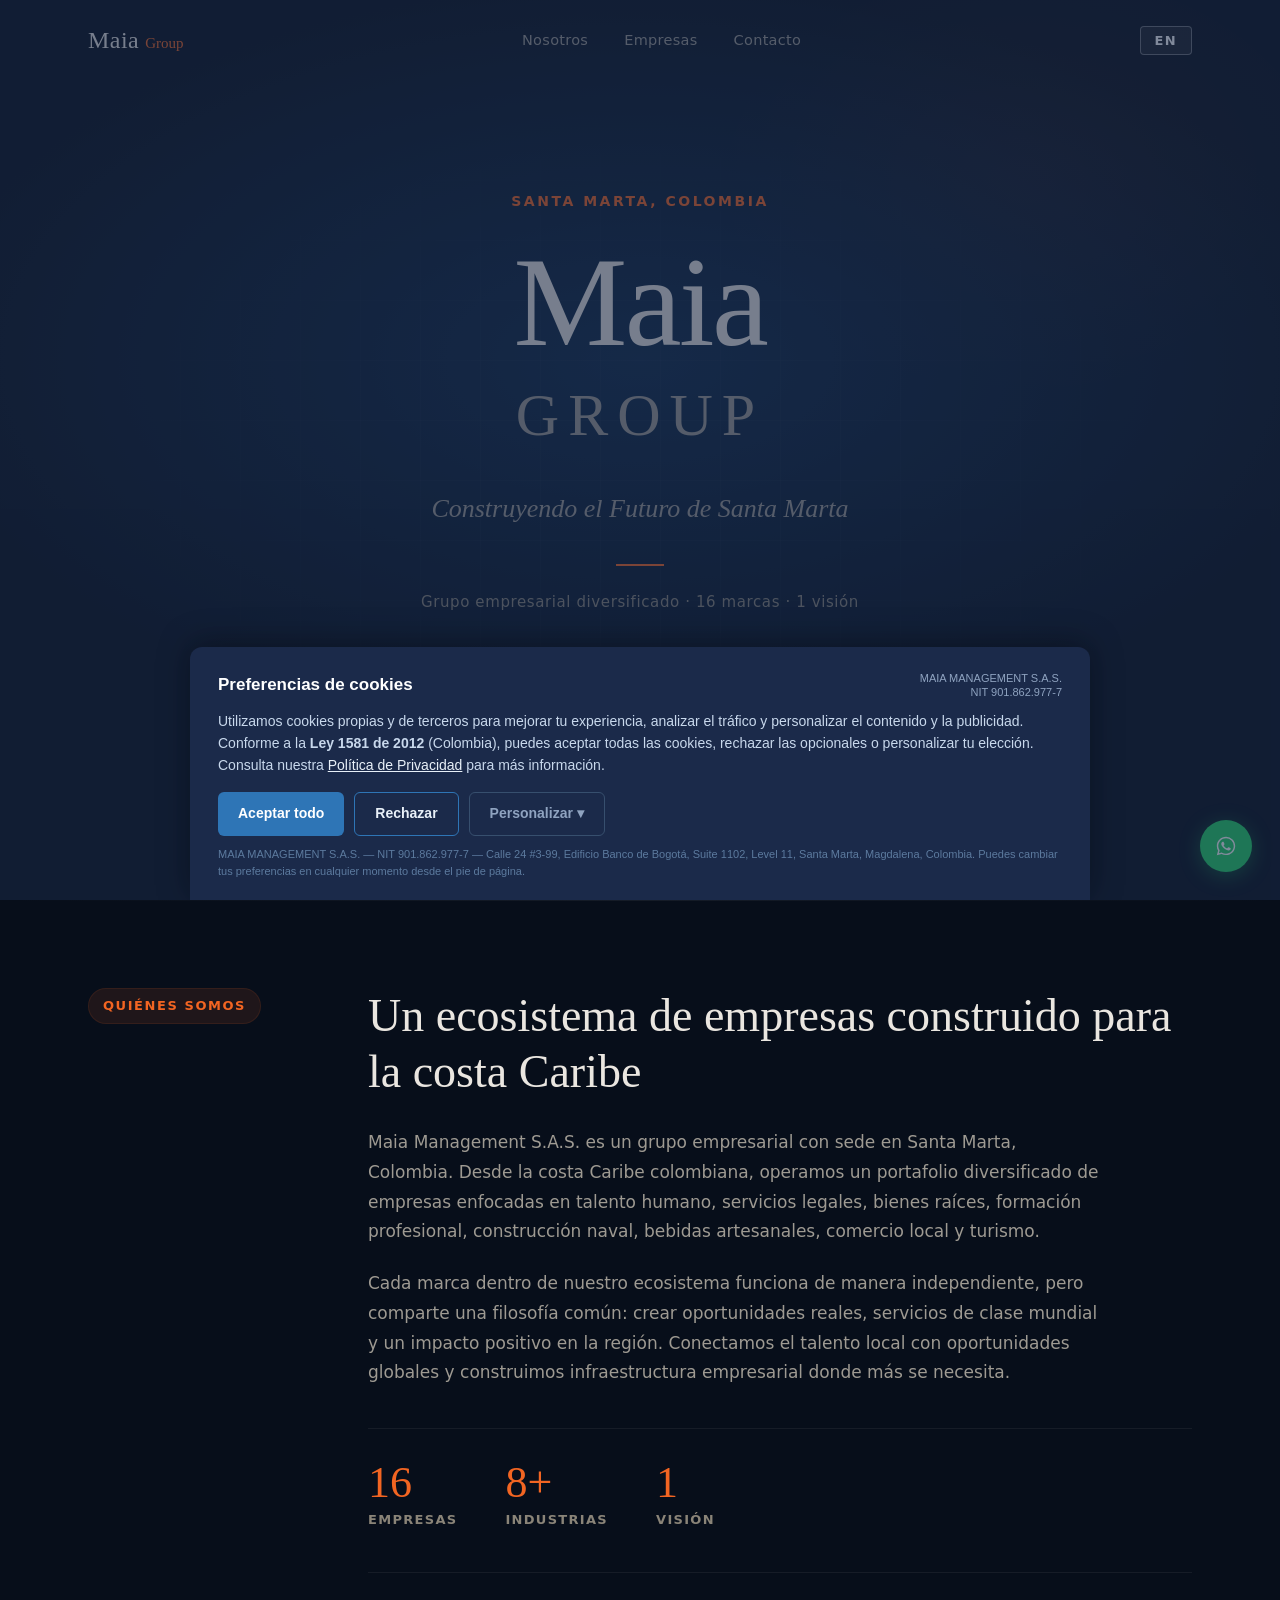
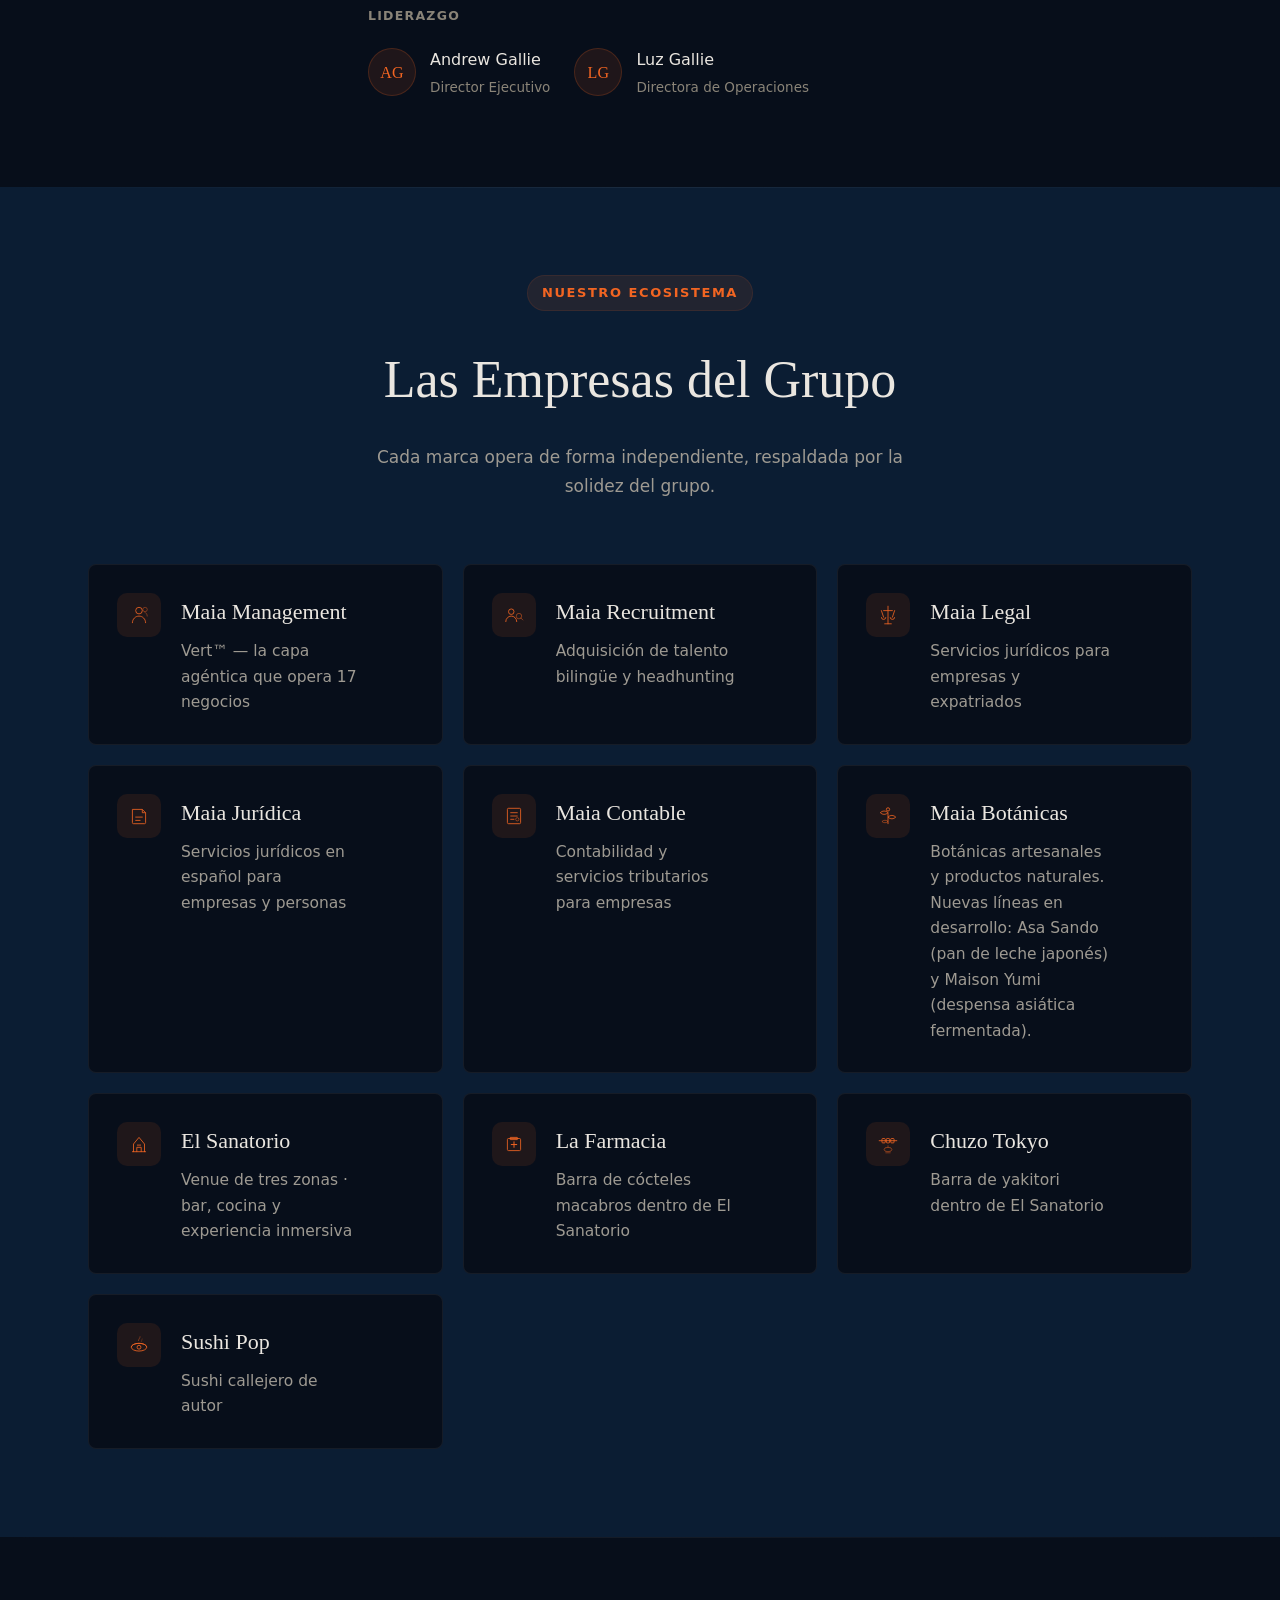
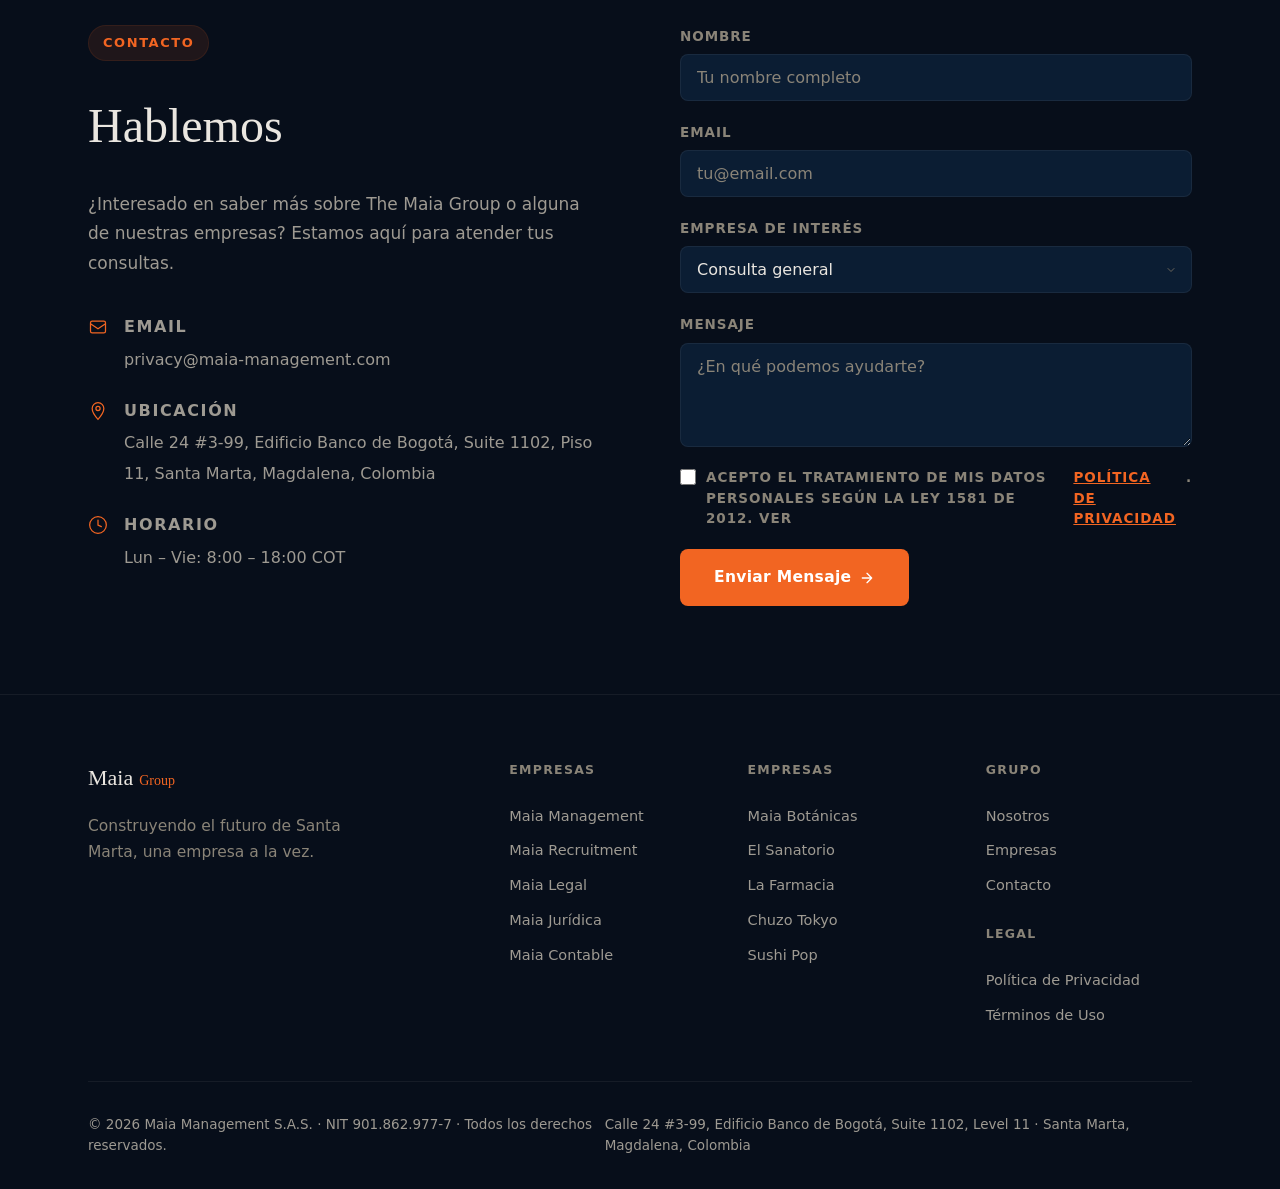
==== commit 2fcbc8d0: "fix(jsonld): fill 7 empty url fields in subOrganization array" ====
--- a/index.html
+++ b/index.html
@@ -1,19 +1,25 @@
-﻿<!DOCTYPE html>
-<html lang="es">
+<!DOCTYPE html>
+<html lang="es"
+      data-title-es="The Maia Group | Construyendo el Futuro de Santa Marta"
+      data-title-en="The Maia Group | Building the Future of Santa Marta"
+      data-desc-es="Grupo empresarial diversificado con sede en Santa Marta, Colombia. 16 marcas operando en talento, derecho, contabilidad, marketing, bienes raíces, formación, naval, botánicas, hospitalidad, gastronomía y turismo."
+      data-desc-en="Diversified business group headquartered in Santa Marta, Colombia. 16 brands across talent, legal, accounting, marketing, real estate, education, marine, botanicals, hospitality, food &amp; tourism."
+      data-lang-default="es"
+      data-lang-toggle="navigate">
 <head>
 <meta charset="UTF-8">
+  <script src="/consent-banner.js?v=20260530" defer></script>
 <meta name="viewport" content="width=device-width, initial-scale=1.0">
-<title>The Maia Group — Construyendo el Futuro de Santa Marta</title>
-<meta name="description" content="The Maia Group S.A.S. — Grupo empresarial con sede en Santa Marta, Colombia. Talento, derecho, bienes raíces, formación, construcción naval, bebidas botánicas, turismo y más.">
-<meta name="keywords" content="Maia Group, grupo empresarial Colombia, Santa Marta, holding company Colombia, Maia Management, Maia Legal, Maia Realty, Maia Masters, Mapaná Marine, Be Vida, LlevaLleva, El Sanatorio, Ruta Colombia, Sushi Pop">
+<title>The Maia Group | Construyendo el Futuro de Santa Marta</title>
+<meta name="description" content="Grupo empresarial en Santa Marta con marcas de talento, legal, contabilidad, marketing, bienes raíces, formación, hospitalidad, gastronomía y tecnología.">
+<meta name="keywords" content="Maia Group, grupo empresarial Colombia, Santa Marta, holding company Colombia, Maia Management, Vert, Maia Recruitment, Maia Legal, Maia Jurídica, Maia Realty, Maia Masters, Maia Contable, Maia Marketing, Maia Botánicas, Mapana Marine, Be Vida, LlevaLleva, El Sanatorio, Chuzo Tokyo, Ruta Colombia, Sushi Pop">
 <meta name="robots" content="index, follow, max-snippet:-1, max-image-preview:large, max-video-preview:-1">
-<meta name="author" content="MAIA MANAGEMENT GROUP S.A.S.">
+<meta name="author" content="Maia Management S.A.S.">
 <link rel="canonical" href="https://the-maia-group.com/">
-<!-- hreflang — bilingual ES/EN site -->
+<!-- hreflang: ES at /, EN at /en/ — reciprocal and indexable. -->
 <link rel="alternate" hreflang="es" href="https://the-maia-group.com/">
-<link rel="alternate" hreflang="en" href="https://the-maia-group.com/">
+<link rel="alternate" hreflang="en" href="https://the-maia-group.com/en/">
 <link rel="alternate" hreflang="x-default" href="https://the-maia-group.com/">
-<link rel="sitemap" type="application/xml" href="/sitemap.xml">
 <meta name="geo.region" content="CO-MAG">
 <meta name="geo.placename" content="Santa Marta, Colombia">
 <meta name="ICBM" content="11.2408,-74.1990">
@@ -26,202 +32,96 @@
 <meta property="og:site_name" content="The Maia Group">
 <meta property="og:locale" content="es_CO">
 <meta property="og:locale:alternate" content="en_US">
-<meta property="og:image" content="https://the-maia-group.com/images/people/andrew-group-corporate.png">
+<meta property="og:image" content="https://the-maia-group.com/og-image.png">
 <meta property="og:image:width" content="1200">
 <meta property="og:image:height" content="630">
-<meta property="og:image:alt" content="The Maia Group — Grupo Empresarial Santa Marta, Colombia">
+<meta property="og:image:alt" content="The Maia Group — Grupo empresarial diversificado en Santa Marta, Colombia">
 
 <!-- Twitter Card -->
 <meta name="twitter:card" content="summary_large_image">
 <meta name="twitter:title" content="The Maia Group — Construyendo el Futuro de Santa Marta">
 <meta name="twitter:description" content="Grupo empresarial diversificado con sede en Santa Marta, Colombia.">
-<meta name="twitter:image" content="https://the-maia-group.com/images/people/andrew-group-corporate.png">
+<meta name="twitter:image" content="https://the-maia-group.com/og-image.png">
+<meta name="twitter:site" content="@MaiaGroupCO">
+<meta name="twitter:creator" content="@MaiaGroupCO">
 
 <!-- Favicons -->
 <link rel="icon" type="image/svg+xml" href="/favicon.svg">
-<link rel="icon" type="image/png" sizes="32x32" href="/favicon-32x32.png">
-<link rel="icon" type="image/png" sizes="16x16" href="/favicon-16x16.png">
-<link rel="apple-touch-icon" sizes="180x180" href="/apple-touch-icon.png">
+<link rel="icon" type="image/png" sizes="32x32" href="/favicon-32x32.png?v=20260524-r1">
+<link rel="icon" type="image/png" sizes="16x16" href="/favicon-16x16.png?v=20260524-r1">
+<link rel="icon" type="image/x-icon" href="/favicon.ico">
+<link rel="apple-touch-icon" sizes="180x180" href="/apple-touch-icon.png?v=20260524-r1">
+<link rel="manifest" href="/site.webmanifest">
 <meta name="theme-color" content="#0B1D33">
 
-<!-- Structured Data — Organization + LocalBusiness -->
+<!-- Structured Data -->
 <script type="application/ld+json">
 {
   "@context": "https://schema.org",
-  "@type": ["Organization", "LocalBusiness", "Corporation"],
+  "@type": "Organization",
+  "@id": "https://the-maia-group.com/#organization",
   "name": "The Maia Group",
-  "legalName": "MAIA MANAGEMENT GROUP S.A.S.",
-  "alternateName": ["The Maia Group S.A.S.", "Maia Group"],
-  "description": "Grupo empresarial diversificado con sede en Santa Marta, Colombia. Operamos 14 marcas en 8+ industrias: talento humano, servicios jurídicos, bienes raíces, formación profesional, construcción naval, bebidas botánicas, comercio local y turismo.",
-  "url": "https://the-maia-group.com",
-  "logo": "https://the-maia-group.com/favicon.svg",
-  "image": "https://the-maia-group.com/images/people/andrew-group-corporate.png",
-  "telephone": "+19034598763",
-  "email": "info@maia-management.com",
+  "alternateName": ["Maia Management S.A.S.", "Grupo Maia", "Maia Group"],
+  "legalName": "Maia Management S.A.S.",
   "taxID": "901.862.977-7",
   "vatID": "901.862.977-7",
-  "identifier": [
-    {
-      "@type": "PropertyValue",
-      "name": "NIT",
-      "value": "901.862.977-7"
-    },
-    {
-      "@type": "PropertyValue",
-      "name": "Matrícula Mercantil",
-      "value": "218217"
-    },
-    {
-      "@type": "PropertyValue",
-      "name": "CIIU",
-      "value": "6910"
-    }
-  ],
+  "identifier": {"@type": "PropertyValue", "propertyID": "NIT", "value": "901.862.977-7"},
+  "description": "Grupo empresarial diversificado con sede en Santa Marta, Colombia. 16 marcas operando en talento humano, derecho, contabilidad, marketing, bienes raíces, formación, construcción naval, botánicas, hospitalidad, gastronomía y turismo.",
+  "url": "https://the-maia-group.com",
+  "logo": "https://the-maia-group.com/og-image.png",
+  "image": "https://the-maia-group.com/og-image.png",
+  "foundingLocation": {"@type": "Place", "name": "Santa Marta, Magdalena, Colombia"},
   "address": {
     "@type": "PostalAddress",
-    "streetAddress": "Calle 24 #3-99, Edificio Banco de Bogotá, Suite 1102, Level 11",
+    "streetAddress": "Calle 24 #3-99, Edificio Banco de Bogotá, Suite 1102, Piso 11",
     "addressLocality": "Santa Marta",
     "addressRegion": "Magdalena",
-    "postalCode": "470007",
+    "postalCode": "470004",
     "addressCountry": "CO"
   },
-  "geo": {
-    "@type": "GeoCoordinates",
-    "latitude": "11.2408",
-    "longitude": "-74.1990"
-  },
-  "openingHoursSpecification": [
-    {
-      "@type": "OpeningHoursSpecification",
-      "dayOfWeek": ["Monday","Tuesday","Wednesday","Thursday","Friday"],
-      "opens": "08:00",
-      "closes": "18:00"
-    }
+  "areaServed": [
+    {"@type": "City", "name": "Santa Marta"},
+    {"@type": "Country", "name": "Colombia"},
+    {"@type": "Country", "name": "United States"}
   ],
-  "foundingDate": "2024",
-  "numberOfEmployees": {
-    "@type": "QuantitativeValue",
-    "minValue": 1
-  },
-  "areaServed": {
-    "@type": "Place",
-    "name": "Santa Marta, Magdalena, Colombia"
-  },
   "member": [
-    {
-      "@type": "Person",
-      "name": "Andrew John Sidney Gallie",
-      "jobTitle": "Director Ejecutivo / CEO",
-      "identifier": "CE 8129525"
-    },
-    {
-      "@type": "Person",
-      "name": "Luz Gallie",
-      "jobTitle": "Directora de Operaciones / COO"
-    }
+    {"@type": "Person", "name": "Andrew Gallie", "jobTitle": "CEO"},
+    {"@type": "Person", "name": "Luz Gallie", "jobTitle": "COO"}
   ],
   "subOrganization": [
-    {
-      "@type": "Organization",
-      "name": "Maia Management",
-      "url": "https://maia-management.com",
-      "description": "Adquisición de talento y headhunting bilingüe"
-    },
-    {
-      "@type": ["Organization", "LegalService"],
-      "name": "Maia Legal",
-      "url": "https://maia-legal.com",
-      "description": "Servicios jurídicos para empresas y expatriados"
-    },
-    {
-      "@type": ["Organization", "RealEstateAgent"],
-      "name": "Maia Realty",
-      "url": "https://maia-realty.com",
-      "description": "Bienes raíces en la costa Caribe colombiana"
-    },
-    {
-      "@type": ["Organization", "EducationalOrganization"],
-      "name": "Maia Masters",
-      "url": "https://maia-masters.com",
-      "description": "Desarrollo profesional y masterclasses en video"
-    },
-    {
-      "@type": "Organization",
-      "name": "Mapaná Marine",
-      "url": "https://mapana-marine.com",
-      "description": "Construcción naval y operaciones marítimas"
-    },
-    {
-      "@type": ["Organization", "FoodEstablishment"],
-      "name": "Be Vida Botánicas",
-      "url": "https://be-vida.com",
-      "description": "Bebidas botánicas y productos para coctelería"
-    },
-    {
-      "@type": ["Organization", "ShoppingCenter"],
-      "name": "LlevaLleva",
-      "url": "https://llevalleva.com",
-      "description": "Clasificados locales y marketplace"
-    },
-    {
-      "@type": ["Organization", "BarOrPub"],
-      "name": "El Sanatorio",
-      "url": "https://el-sanatorio.com",
-      "description": "Dark kitchen bar — gastronomía y coctelería"
-    },
-    {
-      "@type": ["Organization", "TravelAgency"],
-      "name": "Ruta Colombia",
-      "url": "https://ruta-colombia.com",
-      "description": "Turismo, viajes y experiencias en Colombia"
-    },
-    {
-      "@type": ["Organization", "FoodEstablishment"],
-      "name": "Sushi Pop",
-      "description": "Sushi callejero de autor — próximamente"
-    }
+    {"@type": "Organization", "name": "Maia Management", "description": "Vert — capa agéntica de operaciones que opera todo el portafolio Maia", "url": "https://maia-management.com"},
+    {"@type": "Organization", "name": "Maia Legal", "description": "Servicios legales corporativos y migratorios", "url": "https://maia-legal.com"},
+    {"@type": "Organization", "name": "Maia Jurídica", "description": "Servicios jurídicos en español para empresas y personas en Colombia", "url": "https://maia-juridica.com"},
+    {"@type": "Organization", "name": "Maia Contable", "description": "Servicios contables y tributarios para empresas en Colombia", "url": "https://maia-contable.com"},
+    {"@type": "Organization", "name": "Maia Marketing", "description": "Agencia de marketing y comunicación digital", "url": "https://maia-marketing.com"},
+    {"@type": "Organization", "name": "Maia Realty", "description": "Bienes raíces y desarrollo inmobiliario", "url": "https://maia-realty.com"},
+    {"@type": "EducationalOrganization", "name": "Maia Masters Academy", "description": "Cursos cortos de formación profesional en Santa Marta", "url": "https://maia-masters.com"},
+    {"@type": "Organization", "name": "Mapana Marine", "description": "Fabricación de embarcaciones RIB y operaciones marítimas", "url": "https://mapana-marine.com"},
+    {"@type": "Organization", "name": "Be Vida", "description": "Bebidas botánicas artesanales", "url": "https://be-vida.com"},
+    {"@type": "Organization", "name": "Maia Botánicas", "description": "Botánicas artesanales y productos naturales. Nuevas líneas en desarrollo: Asa Sando y Maison Yumi", "url": "https://maia-botanicas.com"},
+    {"@type": "Organization", "name": "LlevaLleva", "description": "Plataforma de clasificados y marketplace en Santa Marta. Futuro hogar de las líneas de Maia Botánicas (Asa Sando, Maison Yumi)", "url": "https://lleva-lleva.com"},
+    {"@type": "Organization", "name": "El Sanatorio", "description": "Venue de tres zonas: bar, cocina y experiencia inmersiva", "url": "https://el-sanatorio.com"},
+    {"@type": "Organization", "name": "Ruta Colombia", "description": "Turismo y experiencias en Colombia", "url": "https://ruta-colombia.com"},
+    {"@type": "Organization", "name": "Maia Recruitment", "description": "Adquisición de talento bilingüe y headhunting", "url": "https://maia-recruitment.com"},
+    {"@type": "Organization", "name": "La Farmacia", "description": "Barra de cócteles macabros dentro de El Sanatorio", "url": "https://el-sanatorio.com/la-farmacia/"},
+    {"@type": "Organization", "name": "Chuzo Tokyo", "description": "Barra de yakitori dentro de El Sanatorio", "url": "https://el-sanatorio.com/chuzo-tokyo/"},
+    {"@type": "Organization", "name": "Sushi Pop", "description": "Restaurante japonés en Santa Marta", "url": "https://sushi-pop.co"}
   ],
-  "sameAs": [
-    "https://the-maia-group.com"
-  ],
-  "knowsLanguage": ["es", "en"],
-  "hasMap": "https://maps.google.com/?q=Calle+24+%233-99+Edificio+Banco+de+Bogot%C3%A1+Santa+Marta+Colombia"
+  "numberOfEmployees": {"@type": "QuantitativeValue", "minValue": 25},
+  "knowsLanguage": ["es", "en"]
 }
 </script>
 
-<!-- Fonts -->
-<link rel="preconnect" href="https://fonts.googleapis.com">
-<link rel="preconnect" href="https://fonts.gstatic.com" crossorigin>
-<link href="https://fonts.googleapis.com/css2?family=Cormorant:ital,wght@0,300;0,400;0,500;0,600;1,300;1,400&family=Inter:wght@300;400;500;600&display=swap" rel="stylesheet">
 
 <!-- Styles -->
-<link rel="stylesheet" href="css/styles.css">
-  <link rel="preconnect" href="https://www.googletagmanager.com">
-  <link rel="dns-prefetch" href="https://maia-management.com">
-  <link rel="dns-prefetch" href="https://maia-legal.com">
-
-<!-- Structured Data — WebSite -->
-<script type="application/ld+json">
-{
-  "@context": "https://schema.org",
-  "@type": "WebSite",
-  "@id": "https://the-maia-group.com/#website",
-  "url": "https://the-maia-group.com",
-  "name": "The Maia Group",
-  "publisher": {
-    "@type": "Organization",
-    "@id": "https://the-maia-group.com/#organization",
-    "name": "The Maia Group"
-  }
-}
-</script>
+<link rel="stylesheet" href="css/styles.css?v=20260511-typo1">
 </head>
 <body>
 
 <!-- Navigation -->
 <nav class="nav" id="nav">
   <div class="nav__inner">
-    <a href="#" class="nav__logo">
+    <a href="#hero" class="nav__logo" aria-label="The Maia Group home">
       <span class="nav__logo-the">The</span>
       <span class="nav__logo-maia">Maia</span>
       <span class="nav__logo-group">Group</span>
@@ -229,12 +129,11 @@
     <div class="nav__links" id="navLinks">
       <a href="#nosotros" class="nav__link" data-i18n="nav.about">Nosotros</a>
       <a href="#empresas" class="nav__link" data-i18n="nav.companies">Empresas</a>
-      <a href="#maia-ai" class="nav__link">Maia AI</a>
       <a href="#contacto" class="nav__link" data-i18n="nav.contact">Contacto</a>
     </div>
     <div class="nav__actions">
-      <button class="nav__lang" id="langToggle" aria-label="Switch language">EN</button>
-      <button class="nav__toggle" id="navToggle" aria-label="Abrir men—">
+<button type="button" class="nav__lang" id="langToggle">EN</button>
+<button type="button" class="nav__toggle" id="navToggle" aria-label="Abrir menú">
         <span></span>
         <span></span>
         <span></span>
@@ -252,16 +151,13 @@
   <div class="hero__content">
     <p class="hero__location">Santa Marta, Colombia</p>
     <h1 class="hero__title">
-      <!-- Visually split via CSS spans; semantically reads as "The Maia Group" -->
-      <span class="hero__title-the" aria-hidden="true">The</span><!--
-      --><span class="hero__title-maia" aria-hidden="true">Maia</span><!--
-      --><span class="hero__title-group" aria-hidden="true">Group</span>
-      <!-- Screen-reader-only unified text: -->
-      <span class="sr-only">The Maia Group</span>
+      <span class="hero__title-the">The</span>
+      <span class="hero__title-maia">Maia</span>
+      <span class="hero__title-group">Group</span>
     </h1>
     <p class="hero__tagline" data-i18n="hero.tagline">Construyendo el Futuro de Santa Marta</p>
     <div class="hero__line"></div>
-    <p class="hero__sub" data-i18n="hero.sub">Grupo empresarial diversificado &middot; 11 marcas &middot; 1 visión</p>
+    <p class="hero__sub" data-i18n="hero.sub">Grupo empresarial diversificado &middot; 16 marcas &middot; 1 visión</p>
     <a href="#empresas" class="hero__cta" data-i18n="hero.cta">Conoce Nuestras Empresas</a>
   </div>
   <div class="hero__scroll">
@@ -281,7 +177,7 @@
       <div class="about__content">
         <h2 class="about__title" data-i18n="about.title">Un ecosistema de empresas construido para la costa Caribe</h2>
         <p class="about__text" data-i18n="about.p1">
-          The Maia Group S.A.S. es un grupo empresarial con sede en Santa Marta, Colombia. Desde la costa Caribe colombiana,
+          Maia Management S.A.S. es un grupo empresarial con sede en Santa Marta, Colombia. Desde la costa Caribe colombiana,
           operamos un portafolio diversificado de empresas enfocadas en talento humano, servicios legales, bienes raíces,
           formación profesional, construcción naval, bebidas artesanales, comercio local y turismo.
         </p>
@@ -292,7 +188,7 @@
         </p>
         <div class="about__stats">
           <div class="stat">
-            <span class="stat__number">14</span>
+            <span class="stat__number">16</span>
             <span class="stat__label" data-i18n="stat.companies">Empresas</span>
           </div>
           <div class="stat">
@@ -308,60 +204,19 @@
           <h3 class="about__leadership-title" data-i18n="leadership.title">Liderazgo</h3>
           <div class="about__leaders">
             <div class="about__leader">
-              <div class="about__leader-avatar" style="width:64px;height:64px;border-radius:50%;overflow:hidden;padding:0;"><img src="images/people/andrew-group-corporate.png" alt="Andrew Gallie" style="width:100%;height:100%;object-fit:cover;object-position:center top;"></div>
+              <div class="about__leader-avatar">AG</div>
               <div class="about__leader-info">
                 <strong class="about__leader-name">Andrew Gallie</strong>
                 <span class="about__leader-role" data-i18n="leadership.ceo">Director Ejecutivo</span>
               </div>
             </div>
             <div class="about__leader">
-              <div class="about__leader-avatar" style="width:64px;height:64px;border-radius:50%;overflow:hidden;padding:0;"><img src="images/people/andrew-group-corporate.png" alt="Luz Gallie" style="width:100%;height:100%;object-fit:cover;object-position:80% top;"></div>
+              <div class="about__leader-avatar">LG</div>
               <div class="about__leader-info">
                 <strong class="about__leader-name">Luz Gallie</strong>
                 <span class="about__leader-role" data-i18n="leadership.coo">Directora de Operaciones</span>
               </div>
             </div>
-          </div>
-        </div>
-      </div>
-    </div>
-  </div>
-</section>
-
-
-<!-- Maia AI -->
-<section class="about" id="maia-ai" style="background:linear-gradient(135deg,#0B1D33 0%,#0d2240 100%);color:#fff;">
-  <div class="container">
-    <div class="about__grid">
-      <div class="about__label">
-        <span class="section-tag" style="color:rgba(255,255,255,0.5);">Tecnología</span>
-      </div>
-      <div class="about__content">
-        <h2 class="about__title" style="color:#fff;">Powered by Maia AI</h2>
-        <p class="about__text" style="color:rgba(255,255,255,0.8);">
-          Every brand in The Maia Group is connected through a single AI layer. Built on WhatsApp — the channel every Colombian already uses — and powered by Gemini, Maia AI handles lead capture, client follow-up, booking automation, and business intelligence across all 14 brands simultaneously.
-        </p>
-        <p class="about__text" style="color:rgba(255,255,255,0.65);">
-          This isn't a chatbot bolted onto a website. It's the operating system of the group: one AI backbone, shared across every venture, giving each brand enterprise-grade automation without enterprise-grade cost. When a customer messages El Sanatorio, Maia Realty, or Maia Legal on WhatsApp, the same intelligence is listening — qualifying, routing, and closing.
-        </p>
-        <div style="margin-top:1.75rem;">
-          <a href="https://maia-management.com/maia-ai.html" target="_blank" rel="noopener"
-             style="display:inline-flex;align-items:center;gap:0.5rem;padding:0.75rem 1.5rem;background:rgba(184,150,90,0.15);border:1px solid rgba(184,150,90,0.4);color:#c8a45c;text-decoration:none;border-radius:6px;font-size:0.9rem;font-weight:500;transition:background 0.2s;">
-            Read the full Maia AI story &rarr;
-          </a>
-        </div>
-        <div style="display:flex;gap:2rem;margin-top:2rem;flex-wrap:wrap;">
-          <div>
-            <span style="display:block;font-size:1.75rem;font-weight:600;color:#c8a45c;">14</span>
-            <span style="font-size:0.8rem;color:rgba(255,255,255,0.5);text-transform:uppercase;letter-spacing:0.05em;">Brands connected</span>
-          </div>
-          <div>
-            <span style="display:block;font-size:1.75rem;font-weight:600;color:#c8a45c;">WhatsApp</span>
-            <span style="font-size:0.8rem;color:rgba(255,255,255,0.5);text-transform:uppercase;letter-spacing:0.05em;">Native channel</span>
-          </div>
-          <div>
-            <span style="display:block;font-size:1.75rem;font-weight:600;color:#c8a45c;">Gemini</span>
-            <span style="font-size:0.8rem;color:rgba(255,255,255,0.5);text-transform:uppercase;letter-spacing:0.05em;">AI engine</span>
           </div>
         </div>
       </div>
@@ -393,7 +248,26 @@
         </div>
         <div class="brand-card__content">
           <h3 class="brand-card__name">Maia Management</h3>
-          <p class="brand-card__desc" data-i18n="brand.management.desc">Adquisición de talento y headhunting bilingüe</p>
+          <p class="brand-card__desc" data-i18n="brand.management.desc">Vert™ — la capa agéntica que opera 17 negocios</p>
+        </div>
+        <div class="brand-card__arrow">
+          <svg viewBox="0 0 24 24" fill="none" stroke="currentColor" stroke-width="1.5" stroke-linecap="round" stroke-linejoin="round"><path d="M7 17L17 7M17 7H7M17 7v10"/></svg>
+        </div>
+      </a>
+
+      <!-- Maia Recruitment -->
+      <a href="https://maia-recruitment.com" target="_blank" rel="noopener" class="brand-card" data-accent="recruitment">
+        <div class="brand-card__icon">
+          <svg viewBox="0 0 40 40" fill="none" xmlns="http://www.w3.org/2000/svg">
+            <circle cx="15" cy="14" r="5" stroke="currentColor" stroke-width="1.5"/>
+            <path d="M5 32c0-5.523 4.477-10 10-10s10 4.477 10 10" stroke="currentColor" stroke-width="1.5" stroke-linecap="round"/>
+            <circle cx="29" cy="22" r="5" stroke="currentColor" stroke-width="1.5" opacity="0.6"/>
+            <path d="M32.5 25.5L36 29" stroke="currentColor" stroke-width="1.5" stroke-linecap="round" opacity="0.6"/>
+          </svg>
+        </div>
+        <div class="brand-card__content">
+          <h3 class="brand-card__name">Maia Recruitment</h3>
+          <p class="brand-card__desc" data-i18n="brand.recruitment.desc">Adquisición de talento bilingüe y headhunting</p>
         </div>
         <div class="brand-card__arrow">
           <svg viewBox="0 0 24 24" fill="none" stroke="currentColor" stroke-width="1.5" stroke-linecap="round" stroke-linejoin="round"><path d="M7 17L17 7M17 7H7M17 7v10"/></svg>
@@ -419,54 +293,60 @@
         </div>
       </a>
 
+      <!-- Maia Jurídica -->
+      <a href="https://maia-juridica.com" target="_blank" rel="noopener" class="brand-card" data-accent="juridica">
+        <div class="brand-card__icon">
+          <svg viewBox="0 0 40 40" fill="none" xmlns="http://www.w3.org/2000/svg">
+            <path d="M8 8h18l6 6v18a2 2 0 01-2 2H10a2 2 0 01-2-2V8z" stroke="currentColor" stroke-width="1.5" stroke-linejoin="round"/>
+            <path d="M26 8v6h6" stroke="currentColor" stroke-width="1.5" stroke-linejoin="round"/>
+            <path d="M14 22h12M14 28h8" stroke="currentColor" stroke-width="1.5" stroke-linecap="round"/>
+          </svg>
+        </div>
+        <div class="brand-card__content">
+          <h3 class="brand-card__name">Maia Jurídica</h3>
+          <p class="brand-card__desc" data-i18n="brand.juridica.desc">Servicios jurídicos en español para empresas y personas</p>
+        </div>
+        <div class="brand-card__arrow">
+          <svg viewBox="0 0 24 24" fill="none" stroke="currentColor" stroke-width="1.5" stroke-linecap="round" stroke-linejoin="round"><path d="M7 17L17 7M17 7H7M17 7v10"/></svg>
+        </div>
+      </a>
+
+      <!-- Maia Contable -->
+      <a href="https://maia-contable.com" target="_blank" rel="noopener" class="brand-card" data-accent="contable">
+        <div class="brand-card__icon">
+          <svg viewBox="0 0 40 40" fill="none" xmlns="http://www.w3.org/2000/svg">
+            <rect x="8" y="6" width="24" height="28" rx="2" stroke="currentColor" stroke-width="1.5"/>
+            <path d="M14 14h12M14 20h12M14 26h6" stroke="currentColor" stroke-width="1.5" stroke-linecap="round"/>
+            <circle cx="26" cy="26" r="3" stroke="currentColor" stroke-width="1.5" opacity="0.6"/>
+          </svg>
+        </div>
+        <div class="brand-card__content">
+          <h3 class="brand-card__name">Maia Contable</h3>
+          <p class="brand-card__desc" data-i18n="brand.contable.desc">Contabilidad y servicios tributarios para empresas</p>
+        </div>
+        <div class="brand-card__arrow">
+          <svg viewBox="0 0 24 24" fill="none" stroke="currentColor" stroke-width="1.5" stroke-linecap="round" stroke-linejoin="round"><path d="M7 17L17 7M17 7H7M17 7v10"/></svg>
+        </div>
+      </a>
+
+      <!-- Maia Marketing -->
       <!-- Maia Realty -->
-      <a href="https://maia-realty.com" target="_blank" rel="noopener" class="brand-card" data-accent="realty">
-        <div class="brand-card__icon">
-          <svg viewBox="0 0 40 40" fill="none" xmlns="http://www.w3.org/2000/svg">
-            <path d="M6 18L20 6l14 12" stroke="currentColor" stroke-width="1.5" stroke-linecap="round" stroke-linejoin="round"/>
-            <path d="M10 16v18h20V16" stroke="currentColor" stroke-width="1.5" stroke-linecap="round"/>
-            <path d="M16 34V24h8v10" stroke="currentColor" stroke-width="1.5" stroke-linecap="round"/>
-          </svg>
-        </div>
-        <div class="brand-card__content">
-          <h3 class="brand-card__name">Maia Realty</h3>
-          <p class="brand-card__desc" data-i18n="brand.realty.desc">Bienes raíces en la costa Caribe colombiana</p>
-        </div>
-        <div class="brand-card__arrow">
-          <svg viewBox="0 0 24 24" fill="none" stroke="currentColor" stroke-width="1.5" stroke-linecap="round" stroke-linejoin="round"><path d="M7 17L17 7M17 7H7M17 7v10"/></svg>
-        </div>
-      </a>
-
       <!-- Maia Masters -->
-      <a href="https://maia-masters.com" target="_blank" rel="noopener" class="brand-card" data-accent="masters">
-        <div class="brand-card__icon">
-          <svg viewBox="0 0 40 40" fill="none" xmlns="http://www.w3.org/2000/svg">
-            <path d="M20 8l-14 8 14 8 14-8-14-8z" stroke="currentColor" stroke-width="1.5" stroke-linejoin="round"/>
-            <path d="M6 16v8c0 4 6.268 8 14 8s14-4 14-8v-8" stroke="currentColor" stroke-width="1.5" stroke-linecap="round"/>
-            <path d="M34 16v10" stroke="currentColor" stroke-width="1.5" stroke-linecap="round"/>
-          </svg>
-        </div>
-        <div class="brand-card__content">
-          <h3 class="brand-card__name">Maia Masters</h3>
-          <p class="brand-card__desc" data-i18n="brand.masters.desc">Desarrollo profesional y masterclasses</p>
-        </div>
-        <div class="brand-card__arrow">
-          <svg viewBox="0 0 24 24" fill="none" stroke="currentColor" stroke-width="1.5" stroke-linecap="round" stroke-linejoin="round"><path d="M7 17L17 7M17 7H7M17 7v10"/></svg>
-        </div>
-      </a>
-
-      <!-- Be Vida Botánicas -->
-      <a href="https://be-vida.com" target="_blank" rel="noopener" class="brand-card" data-accent="bevida">
-        <div class="brand-card__icon">
-          <svg viewBox="0 0 40 40" fill="none" xmlns="http://www.w3.org/2000/svg">
-            <path d="M20 36V18" stroke="currentColor" stroke-width="1.5" stroke-linecap="round"/>
-            <path d="M20 18c0-8 8-14 16-14-2 8-8 14-16 14z" stroke="currentColor" stroke-width="1.5"/>
-            <path d="M20 24c0-6-6-10-12-10 1.5 6 6 10 12 10z" stroke="currentColor" stroke-width="1.5"/>
-          </svg>
-        </div>
-        <div class="brand-card__content">
-          <h3 class="brand-card__name">Be Vida Botánicas</h3>
-          <p class="brand-card__desc" data-i18n="brand.bevida.desc">Bebidas botánicas y productos para coctelería</p>
+      <!-- Be Vida -->
+      <!-- Maia Botánicas -->
+      <a href="https://maia-botanicas.com" target="_blank" rel="noopener" class="brand-card" data-accent="botanicas">
+        <div class="brand-card__icon">
+          <svg viewBox="0 0 40 40" fill="none" xmlns="http://www.w3.org/2000/svg">
+            <path d="M20 34V14" stroke="currentColor" stroke-width="1.5" stroke-linecap="round"/>
+            <path d="M20 14c-4-4-10-4-14 0 4 4 10 4 14 0z" stroke="currentColor" stroke-width="1.5" stroke-linejoin="round"/>
+            <path d="M20 22c4-4 10-4 14 0-4 4-10 4-14 0z" stroke="currentColor" stroke-width="1.5" stroke-linejoin="round"/>
+            <path d="M20 30c-3-3-8-3-11 0 3 3 8 3 11 0z" stroke="currentColor" stroke-width="1.5" stroke-linejoin="round" opacity="0.6"/>
+            <circle cx="20" cy="8" r="3" stroke="currentColor" stroke-width="1.5"/>
+          </svg>
+        </div>
+        <div class="brand-card__content">
+          <h3 class="brand-card__name">Maia Botánicas</h3>
+          <p class="brand-card__desc" data-i18n="brand.botanicas.desc">Botánicas artesanales y productos naturales. Nuevas líneas en desarrollo: Asa Sando (pan de leche japonés) y Maison Yumi (despensa asiática fermentada).</p>
         </div>
         <div class="brand-card__arrow">
           <svg viewBox="0 0 24 24" fill="none" stroke="currentColor" stroke-width="1.5" stroke-linecap="round" stroke-linejoin="round"><path d="M7 17L17 7M17 7H7M17 7v10"/></svg>
@@ -474,45 +354,7 @@
       </a>
 
       <!-- LlevaLleva -->
-      <a href="https://llevalleva.com" target="_blank" rel="noopener" class="brand-card" data-accent="lleva">
-        <div class="brand-card__icon">
-          <svg viewBox="0 0 40 40" fill="none" xmlns="http://www.w3.org/2000/svg">
-            <rect x="6" y="6" width="28" height="28" rx="4" stroke="currentColor" stroke-width="1.5"/>
-            <path d="M6 16h28" stroke="currentColor" stroke-width="1.5"/>
-            <path d="M16 16v18" stroke="currentColor" stroke-width="1.5"/>
-            <circle cx="11" cy="11" r="2" fill="currentColor" opacity="0.5"/>
-            <circle cx="24" cy="26" r="4" stroke="currentColor" stroke-width="1.5"/>
-            <path d="M27 29l3 3" stroke="currentColor" stroke-width="1.5" stroke-linecap="round"/>
-          </svg>
-        </div>
-        <div class="brand-card__content">
-          <h3 class="brand-card__name">LlevaLleva</h3>
-          <p class="brand-card__desc" data-i18n="brand.lleva.desc">Clasificados locales y marketplace</p>
-        </div>
-        <div class="brand-card__arrow">
-          <svg viewBox="0 0 24 24" fill="none" stroke="currentColor" stroke-width="1.5" stroke-linecap="round" stroke-linejoin="round"><path d="M7 17L17 7M17 7H7M17 7v10"/></svg>
-        </div>
-      </a>
-
-
-      <!-- Mapaná Marine -->
-      <a href="https://mapana-marine.com" target="_blank" rel="noopener" class="brand-card" data-accent="marine">
-        <div class="brand-card__icon">
-          <svg viewBox="0 0 40 40" fill="none" xmlns="http://www.w3.org/2000/svg">
-            <path d="M4 28c4-4 8 0 12-4s8 0 12-4 8 0 12-4" stroke="currentColor" stroke-width="1.5" stroke-linecap="round"/>
-            <path d="M4 34c4-4 8 0 12-4s8 0 12-4 8 0 12-4" stroke="currentColor" stroke-width="1.5" stroke-linecap="round" opacity="0.4"/>
-            <path d="M20 8v18M20 14l8 6H12l8-6z" stroke="currentColor" stroke-width="1.5" stroke-linejoin="round"/>
-          </svg>
-        </div>
-        <div class="brand-card__content">
-          <h3 class="brand-card__name">Mapaná Marine</h3>
-          <p class="brand-card__desc" data-i18n="brand.marine.desc">Construcción naval y operaciones marítimas</p>
-        </div>
-        <div class="brand-card__arrow">
-          <svg viewBox="0 0 24 24" fill="none" stroke="currentColor" stroke-width="1.5" stroke-linecap="round" stroke-linejoin="round"><path d="M7 17L17 7M17 7H7M17 7v10"/></svg>
-        </div>
-      </a>
-
+      <!-- Mapana Marine -->
       <!-- El Sanatorio -->
       <a href="https://el-sanatorio.com" target="_blank" rel="noopener" class="brand-card" data-accent="sanatorio">
         <div class="brand-card__icon">
@@ -525,7 +367,46 @@
         </div>
         <div class="brand-card__content">
           <h3 class="brand-card__name">El Sanatorio</h3>
-          <p class="brand-card__desc" data-i18n="brand.sanatorio.desc">Dark kitchen bar &middot; gastronomía y coctelería</p>
+          <p class="brand-card__desc" data-i18n="brand.sanatorio.desc">Venue de tres zonas &middot; bar, cocina y experiencia inmersiva</p>
+        </div>
+        <div class="brand-card__arrow">
+          <svg viewBox="0 0 24 24" fill="none" stroke="currentColor" stroke-width="1.5" stroke-linecap="round" stroke-linejoin="round"><path d="M7 17L17 7M17 7H7M17 7v10"/></svg>
+        </div>
+      </a>
+
+      <!-- La Farmacia -->
+      <a href="https://el-sanatorio.com/la-farmacia/" target="_blank" rel="noopener" class="brand-card" data-accent="farmacia">
+        <div class="brand-card__icon">
+          <svg viewBox="0 0 40 40" fill="none" xmlns="http://www.w3.org/2000/svg">
+            <rect x="8" y="10" width="24" height="22" rx="2" stroke="currentColor" stroke-width="1.5"/>
+            <path d="M14 8h12v4H14z" stroke="currentColor" stroke-width="1.5" stroke-linecap="round"/>
+            <path d="M20 16v10M15 21h10" stroke="currentColor" stroke-width="1.8" stroke-linecap="round"/>
+          </svg>
+        </div>
+        <div class="brand-card__content">
+          <h3 class="brand-card__name">La Farmacia</h3>
+          <p class="brand-card__desc" data-i18n="brand.farmacia.desc">Barra de c&oacute;cteles macabros dentro de El Sanatorio</p>
+        </div>
+        <div class="brand-card__arrow">
+          <svg viewBox="0 0 24 24" fill="none" stroke="currentColor" stroke-width="1.5" stroke-linecap="round" stroke-linejoin="round"><path d="M7 17L17 7M17 7H7M17 7v10"/></svg>
+        </div>
+      </a>
+
+      <!-- Chuzo Tokyo -->
+      <a href="https://el-sanatorio.com/chuzo-tokyo/" target="_blank" rel="noopener" class="brand-card" data-accent="chuzo">
+        <div class="brand-card__icon">
+          <svg viewBox="0 0 40 40" fill="none" xmlns="http://www.w3.org/2000/svg">
+            <line x1="4" y1="14" x2="36" y2="14" stroke="currentColor" stroke-width="1.5" stroke-linecap="round"/>
+            <rect x="9" y="10" width="6" height="8" rx="1.5" stroke="currentColor" stroke-width="1.5"/>
+            <rect x="17" y="10" width="6" height="8" rx="1.5" stroke="currentColor" stroke-width="1.5"/>
+            <rect x="25" y="10" width="6" height="8" rx="1.5" stroke="currentColor" stroke-width="1.5"/>
+            <ellipse cx="20" cy="30" rx="7" ry="4" stroke="currentColor" stroke-width="1.5" opacity="0.6"/>
+            <path d="M20 26v-3M16 36h8" stroke="currentColor" stroke-width="1.5" stroke-linecap="round" opacity="0.5"/>
+          </svg>
+        </div>
+        <div class="brand-card__content">
+          <h3 class="brand-card__name">Chuzo Tokyo</h3>
+          <p class="brand-card__desc" data-i18n="brand.chuzo.desc">Barra de yakitori dentro de El Sanatorio</p>
         </div>
         <div class="brand-card__arrow">
           <svg viewBox="0 0 24 24" fill="none" stroke="currentColor" stroke-width="1.5" stroke-linecap="round" stroke-linejoin="round"><path d="M7 17L17 7M17 7H7M17 7v10"/></svg>
@@ -533,63 +414,8 @@
       </a>
 
       <!-- Ruta Colombia -->
-      <a href="https://ruta-colombia.com" target="_blank" rel="noopener" class="brand-card" data-accent="ruta">
-        <div class="brand-card__icon">
-          <svg viewBox="0 0 40 40" fill="none" xmlns="http://www.w3.org/2000/svg">
-            <circle cx="20" cy="20" r="14" stroke="currentColor" stroke-width="1.5"/>
-            <path d="M20 6v28M6 20h28" stroke="currentColor" stroke-width="1.5" opacity="0.35"/>
-            <path d="M20 20l5-5" stroke="currentColor" stroke-width="1.5" stroke-linecap="round"/>
-            <circle cx="20" cy="20" r="2.5" fill="currentColor"/>
-          </svg>
-        </div>
-        <div class="brand-card__content">
-          <h3 class="brand-card__name">Ruta Colombia</h3>
-          <p class="brand-card__desc" data-i18n="brand.ruta.desc">Turismo, viajes y experiencias en Colombia</p>
-        </div>
-        <div class="brand-card__arrow">
-          <svg viewBox="0 0 24 24" fill="none" stroke="currentColor" stroke-width="1.5" stroke-linecap="round" stroke-linejoin="round"><path d="M7 17L17 7M17 7H7M17 7v10"/></svg>
-        </div>
-      </a>
-
-      <!-- Maia Botánicas -->
-      <a href="https://maia-botanicas.com" target="_blank" rel="noopener" class="brand-card" data-accent="botanicas">
-        <div class="brand-card__icon">
-          <svg viewBox="0 0 40 40" fill="none" xmlns="http://www.w3.org/2000/svg">
-            <path d="M20 36V18" stroke="currentColor" stroke-width="1.5" stroke-linecap="round"/>
-            <path d="M20 18c-2-6-8-10-14-10 2 7 8 10 14 10z" stroke="currentColor" stroke-width="1.5"/>
-            <path d="M20 24c2-5 8-8 14-7-2 6-8 9-14 7z" stroke="currentColor" stroke-width="1.5"/>
-            <circle cx="20" cy="15" r="3" stroke="currentColor" stroke-width="1.5" opacity="0.5"/>
-          </svg>
-        </div>
-        <div class="brand-card__content">
-          <h3 class="brand-card__name">Maia Botánicas</h3>
-          <p class="brand-card__desc">Concentrados tropicales, jarabes y garnishes B2B</p>
-        </div>
-        <div class="brand-card__arrow">
-          <svg viewBox="0 0 24 24" fill="none" stroke="currentColor" stroke-width="1.5" stroke-linecap="round" stroke-linejoin="round"><path d="M7 17L17 7M17 7H7M17 7v10"/></svg>
-        </div>
-      </a>
-
-      <!-- Maia Marketing -->
-      <a href="https://maia-marketing.com" target="_blank" rel="noopener" class="brand-card" data-accent="marketing">
-        <div class="brand-card__icon">
-          <svg viewBox="0 0 40 40" fill="none" xmlns="http://www.w3.org/2000/svg">
-            <path d="M8 28l8-12 6 8 4-5 6 9" stroke="currentColor" stroke-width="1.5" stroke-linecap="round" stroke-linejoin="round"/>
-            <circle cx="30" cy="12" r="4" stroke="currentColor" stroke-width="1.5"/>
-            <path d="M30 8v-4M30 20v-4M34 12h4M26 12h-4" stroke="currentColor" stroke-width="1.5" stroke-linecap="round" opacity="0.4"/>
-          </svg>
-        </div>
-        <div class="brand-card__content">
-          <h3 class="brand-card__name">Maia Marketing</h3>
-          <p class="brand-card__desc">Growth systems &amp; digital marketing para la costa</p>
-        </div>
-        <div class="brand-card__arrow">
-          <svg viewBox="0 0 24 24" fill="none" stroke="currentColor" stroke-width="1.5" stroke-linecap="round" stroke-linejoin="round"><path d="M7 17L17 7M17 7H7M17 7v10"/></svg>
-        </div>
-      </a>
-
-      <!-- Sushi Pop — Coming Soon -->
-      <div class="brand-card brand-card--soon" data-accent="sushi">
+      <!-- Sushi Pop -->
+      <a href="https://sushi-pop.co" target="_blank" rel="noopener" class="brand-card" data-accent="sushi">
         <div class="brand-card__icon">
           <svg viewBox="0 0 40 40" fill="none" xmlns="http://www.w3.org/2000/svg">
             <ellipse cx="20" cy="24" rx="14" ry="7" stroke="currentColor" stroke-width="1.5"/>
@@ -601,10 +427,12 @@
         </div>
         <div class="brand-card__content">
           <h3 class="brand-card__name">Sushi Pop</h3>
-          <p class="brand-card__desc" data-i18n="brand.sushi.desc">Sushi callejero de autor &middot; Próximamente</p>
-          <span class="brand-card__tag brand-card__tag--soon" data-i18n="brand.coming-soon">Próximamente</span>
-        </div>
-      </div>
+          <p class="brand-card__desc" data-i18n="brand.sushi.desc">Sushi callejero de autor</p>
+        </div>
+        <div class="brand-card__arrow">
+          <svg viewBox="0 0 24 24" fill="none" stroke="currentColor" stroke-width="1.5" stroke-linecap="round" stroke-linejoin="round"><path d="M7 17L17 7M17 7H7M17 7v10"/></svg>
+        </div>
+      </a>
 
     </div>
   </div>
@@ -622,29 +450,29 @@
         <span class="section-tag" data-i18n="contact.tag">Contacto</span>
         <h2 class="contact__title" data-i18n="contact.title">Hablemos</h2>
         <p class="contact__text" data-i18n="contact.text">
-          —Interesado en saber más sobre The Maia Group o alguna de nuestras empresas?
-          Estamos aqu— para atender tus consultas.
+          ¿Interesado en saber más sobre The Maia Group o alguna de nuestras empresas?
+          Estamos aquí para atender tus consultas.
         </p>
         <div class="contact__details">
           <div class="contact__item">
             <svg viewBox="0 0 24 24" fill="none" stroke="currentColor" stroke-width="1.5" stroke-linecap="round"><path d="M3 8l9 6 9-6M5 19h14a2 2 0 002-2V7a2 2 0 00-2-2H5a2 2 0 00-2 2v10a2 2 0 002 2z"/></svg>
             <div>
               <span class="contact__item-label" data-i18n="contact.email-label">Email</span>
-              <a href="mailto:info@the-maia-group.com">info@the-maia-group.com</a>
+              <!--email_off--><a href="mailto:privacy@maia-management.com">privacy@maia-management.com</a><!--/email_off-->
             </div>
           </div>
           <div class="contact__item">
             <svg viewBox="0 0 24 24" fill="none" stroke="currentColor" stroke-width="1.5" stroke-linecap="round"><path d="M12 2C8.13 2 5 5.13 5 9c0 5.25 7 13 7 13s7-7.75 7-13c0-3.87-3.13-7-7-7z"/><circle cx="12" cy="9" r="2.5"/></svg>
             <div>
               <span class="contact__item-label" data-i18n="contact.location-label">Ubicación</span>
-              <span data-i18n="contact.location-value">Santa Marta, Magdalena, Colombia</span>
+              <span data-i18n="contact.location-value">Calle 24 #3-99, Edificio Banco de Bogotá, Suite 1102, Piso 11, Santa Marta, Magdalena, Colombia</span>
             </div>
           </div>
           <div class="contact__item">
             <svg viewBox="0 0 24 24" fill="none" stroke="currentColor" stroke-width="1.5" stroke-linecap="round"><path d="M12 22c5.523 0 10-4.477 10-10S17.523 2 12 2 2 6.477 2 12s4.477 10 10 10z"/><path d="M12 6v6l4 2"/></svg>
             <div>
               <span class="contact__item-label" data-i18n="contact.hours-label">Horario</span>
-              <span data-i18n="contact.hours-value">Lun — Vie: 8:00 — 18:00 COT</span>
+              <span data-i18n="contact.hours-value">Lun – Vie: 8:00 – 18:00 COT</span>
             </div>
           </div>
         </div>
@@ -665,7 +493,7 @@
           </div>
           <div class="form-group">
             <label for="email">Email</label>
-            <input type="email" id="email" name="email" autocomplete="email" required placeholder="tu@email.com" data-i18n-placeholder="form.email-placeholder">
+            <input type="email" id="email" name="email" required placeholder="tu@email.com" data-i18n-placeholder="form.email-placeholder">
           </div>
           <div class="form-group">
             <label for="empresa" data-i18n="form.company">Empresa de interés</label>
@@ -673,21 +501,31 @@
               <option value="general" data-i18n="form.general">Consulta general</option>
               <option value="management">Maia Management</option>
               <option value="legal">Maia Legal</option>
+              <option value="juridica">Maia Jurídica</option>
+              <option value="contable">Maia Contable</option>
+              <option value="marketing">Maia Marketing</option>
               <option value="realty">Maia Realty</option>
               <option value="masters">Maia Masters</option>
-              <option value="bevida">Be Vida Botánicas</option>
+              <option value="bevida">Be Vida</option>
+              <option value="botanicas">Maia Botánicas</option>
               <option value="lleva">LlevaLleva</option>
-              <option value="marine">Mapaná Marine</option>
+              <option value="marine">Mapana Marine</option>
               <option value="sanatorio">El Sanatorio</option>
               <option value="ruta">Ruta Colombia</option>
+              <option value="recruitment">Maia Recruitment</option>
+              <option value="chuzo">Chuzo Tokyo</option>
               <option value="sushi">Sushi Pop</option>
-              <option value="botanicas">Maia Botánicas</option>
-              <option value="marketing">Maia Marketing</option>
             </select>
           </div>
           <div class="form-group">
             <label for="mensaje" data-i18n="form.message">Mensaje</label>
-            <textarea id="mensaje" name="mensaje" rows="4" required placeholder="—En qu— podemos ayudarte?" data-i18n-placeholder="form.message-placeholder"></textarea>
+            <textarea id="mensaje" name="mensaje" rows="4" required placeholder="¿En qué podemos ayudarte?" data-i18n-placeholder="form.message-placeholder"></textarea>
+          </div>
+          <div class="form-group form-group--checkbox">
+            <label class="form-check-label">
+              <input type="checkbox" name="consent" value="yes" required>
+              Acepto el tratamiento de mis datos personales según la Ley 1581 de 2012. Ver <a href="/privacidad">Política de Privacidad</a>.
+            </label>
           </div>
           <button type="submit" class="form-submit">
             <span data-i18n="form.submit">Enviar Mensaje</span>
@@ -713,72 +551,38 @@
       </div>
       <div class="footer__links">
         <div class="footer__col">
-          <h4 data-i18n="footer.companies">Empresas</h4>
+          <h3 data-i18n="footer.companies">Empresas</h3>
           <a href="https://maia-management.com" target="_blank" rel="noopener">Maia Management</a>
+          <a href="https://maia-recruitment.com" target="_blank" rel="noopener">Maia Recruitment</a>
           <a href="https://maia-legal.com" target="_blank" rel="noopener">Maia Legal</a>
-          <a href="https://maia-realty.com" target="_blank" rel="noopener">Maia Realty</a>
-          <a href="https://maia-masters.com" target="_blank" rel="noopener">Maia Masters</a>
-          <a href="https://be-vida.com" target="_blank" rel="noopener">Be Vida Botánicas</a>
-          <a href="https://llevalleva.com" target="_blank" rel="noopener">LlevaLleva</a>
-        </div>
+          <a href="https://maia-juridica.com" target="_blank" rel="noopener">Maia Jurídica</a>
+          <a href="https://maia-contable.com" target="_blank" rel="noopener">Maia Contable</a>
+          </div>
         <div class="footer__col">
-          <h4 data-i18n="footer.companies">Empresas</h4>
-          <a href="https://mapana-marine.com" target="_blank" rel="noopener">Mapaná Marine</a>
+          <h3 data-i18n="footer.companies">Empresas</h3>
+          <a href="https://maia-botanicas.com" target="_blank" rel="noopener">Maia Botánicas</a>
           <a href="https://el-sanatorio.com" target="_blank" rel="noopener">El Sanatorio</a>
-          <a href="https://ruta-colombia.com" target="_blank" rel="noopener">Ruta Colombia</a>
-          <span class="footer__soon">Sushi Pop &middot; <em data-i18n="brand.coming-soon">Próximamente</em></span>
+          <a href="https://el-sanatorio.com/la-farmacia/" target="_blank" rel="noopener">La Farmacia</a>
+          <a href="https://el-sanatorio.com/chuzo-tokyo/" target="_blank" rel="noopener">Chuzo Tokyo</a>
+          <a href="https://sushi-pop.co" target="_blank" rel="noopener">Sushi Pop</a>
         </div>
         <div class="footer__col">
-          <h4 data-i18n="footer.group">Grupo</h4>
+          <h3 data-i18n="footer.group">Grupo</h3>
           <a href="#nosotros" data-i18n="nav.about">Nosotros</a>
           <a href="#empresas" data-i18n="nav.companies">Empresas</a>
           <a href="#contacto" data-i18n="nav.contact">Contacto</a>
           <!-- FIX #2: Legal links now point to inline pages that exist in the repo -->
-          <h4 class="footer__col-h4-spacer" data-i18n="footer.legal">Legal</h4>
+          <h3 class="footer__col-h4-spacer" data-i18n="footer.legal">Legal</h3>
           <a href="/privacidad" data-i18n="footer.privacy">Política de Privacidad</a>
           <a href="/terminos" data-i18n="footer.terms">Términos de Uso</a>
         </div>
       </div>
     </div>
     <div class="footer__bottom">
-      <p class="footer__legal-name">
-        <strong>MAIA MANAGEMENT GROUP S.A.S.</strong> &nbsp;&middot;&nbsp;
-        NIT: 901.862.977-7 &nbsp;&middot;&nbsp;
-        Matrícula Mercantil: 218217 &nbsp;&middot;&nbsp;
-        CIIU: 6910
-      </p>
-      <p class="footer__legal-address">
-        Calle 24 #3-99, Edificio Banco de Bogotá, Suite 1102, Nivel 11, Santa Marta, Magdalena 470004, Colombia
-        &nbsp;&middot;&nbsp;
-        <a href="tel:+19034598763" class="footer__tel">+1 (903) 459-8763</a>
-        &nbsp;&middot;&nbsp;
-        <!-- Email uses custom-domain address.
-             Once @maia-management.com or similar MX is live, replace
-             the Gmail address below with the custom-domain address.
-             Do NOT obfuscate via Cloudflare — keep as plain text. -->
-        <a href="mailto:info@the-maia-group.com" class="footer__email">info@the-maia-group.com</a>
-      </p>
-      <p class="footer__legal-reg">
-        Cámara de Comercio de Santa Marta
-        &nbsp;&middot;&nbsp;
-        Reg. Legal: Andrew John Sidney Gallie, CE 8129525
-      </p>
-      <p class="footer__copyright" data-i18n="footer.copyright">
-        &copy; 2026 MAIA MANAGEMENT GROUP S.A.S. &mdash; The Maia Group S.A.S. Todos los derechos reservados.
-      </p>
-      <p class="footer__address-short" data-i18n="footer.address">
-        Colombia &middot; Santa Marta, Magdalena 470007
-      </p>
-    </div>
-  </div>
-  <!-- Maia Ecosystem Footer Links -->
-  <div style="border-top:1px solid rgba(128,128,128,0.2);margin-top:1.5rem;padding-top:1rem;text-align:center;font-size:0.75rem;opacity:0.65;line-height:2">
-    Part of the <a href="https://maia-management.com" target="_blank" rel="noopener" style="color:inherit;text-decoration:underline">Maia Group</a>
-    &nbsp;—&nbsp;
-    Work with us &rarr; <a href="https://maia-management.com/empleo.html" target="_blank" rel="noopener" style="color:inherit;text-decoration:underline">maia-management.com/empleo.html</a>
-    
-  </div>
-  <!-- /Maia Ecosystem Footer Links -->
+      <p data-i18n="footer.copyright">&copy; 2026 Maia Management S.A.S. &middot; NIT 901.862.977-7 &middot; Todos los derechos reservados.</p>
+      <p data-i18n="footer.address">Calle 24 #3-99, Edificio Banco de Bogotá, Suite 1102, Piso 11 &middot; Santa Marta, Magdalena, Colombia</p>
+    </div>
+  </div>
 </footer>
 
 <!-- FIX #3: WhatsApp floating button (bottom-right) -->
@@ -795,14 +599,28 @@
   <span class="whatsapp-fab__label" data-i18n="whatsapp.label">WhatsApp</span>
 </a>
 
+<!-- Cookie Consent Banner — Ley 1581 de 2012 (Colombia) -->
+<div class="cookie-banner" id="cookieBanner" role="dialog" aria-live="polite" aria-label="Aviso de cookies y privacidad" hidden>
+  <div class="cookie-banner__inner">
+    <div class="cookie-banner__content">
+      <h2 class="cookie-banner__title" data-i18n="cookie.title">Aviso de privacidad y cookies</h2>
+      <p class="cookie-banner__text" data-i18n="cookie.text">
+        Conforme a la <strong>Ley 1581 de 2012</strong> y el Decreto 1377 de 2013 de Colombia,
+        <strong>Maia Management S.A.S.</strong> (NIT 901.862.977-7), con domicilio en
+        Calle 24 #3-99, Edificio Banco de Bogotá, Suite 1102, Piso 11, Santa Marta, Magdalena, Colombia,
+        usa cookies técnicas estrictamente necesarias para el funcionamiento del sitio. Al continuar navegando
+        aceptas el tratamiento de tus datos según nuestra
+        <a href="/privacidad">Política de Privacidad</a>.
+      </p>
+    </div>
+    <div class="cookie-banner__actions">
+      <button type="button" class="cookie-banner__btn cookie-banner__btn--reject" id="cookieReject" data-i18n="cookie.reject">Rechazar</button>
+      <button type="button" class="cookie-banner__btn cookie-banner__btn--accept" id="cookieAccept" data-i18n="cookie.accept">Aceptar</button>
+    </div>
+  </div>
+</div>
+
 <!-- Scripts -->
-<script src="js/main.js"></script>
-
-<!-- Floating WhatsApp Button -->
-<a href="https://wa.me/19034598763"
-   class="whatsapp-float"
-   target="_blank"
-   rel="noopener"
-   aria-label="Chat on WhatsApp">
-  <svg xmlns="http://www.w3.org/2000/svg" viewBox="0 0 24 24" width="28" height="28" fill="white">
-    <path d="M17.472 14.382c-.297-.149-1.758-.867-2.03-.967-.273-.099-.471-.148-.67.15-.197.297-.767.966-.94 1.164-.173.199-.347.223-.644.075-.297-.15-1.255-.463-2.39-1.475-.883-.788-1.48-1.761-1.653-2.059-.173-.297-.018-.458.13-.606.134-.133.298-.347.446-.52.149-.174.198-.298.298-.497.099-.198.05-.371-.025-.52-.075-.149-.669-1.612-.916-2.207-.242-.579-.487-.5-.669-.51-.173-.008-.371-.01-.57-.01-.198 0-.52.074-.792.372-.272.297-1.04 1.016-1.04 2.479 0 1.462 1.065 2.875 1.213 3.074.149.198 2.096 3.2 5.077 4.487.709.306 1.262.489 1.694.625.712.227 1.36.195 1.871.118.571-.085 1.758-.719 2.006-1.413.248-.694.248-1.289.173-1.413-.074-.124-.272-.198-.57-.347m-5.421 7.403h-.004a9.87 9.87 0 01-5.031-1.378l-.361-.21+<script src="js/main.js?v=20260604-revert-botanicas" defer></script>
+</body>
+</html>
